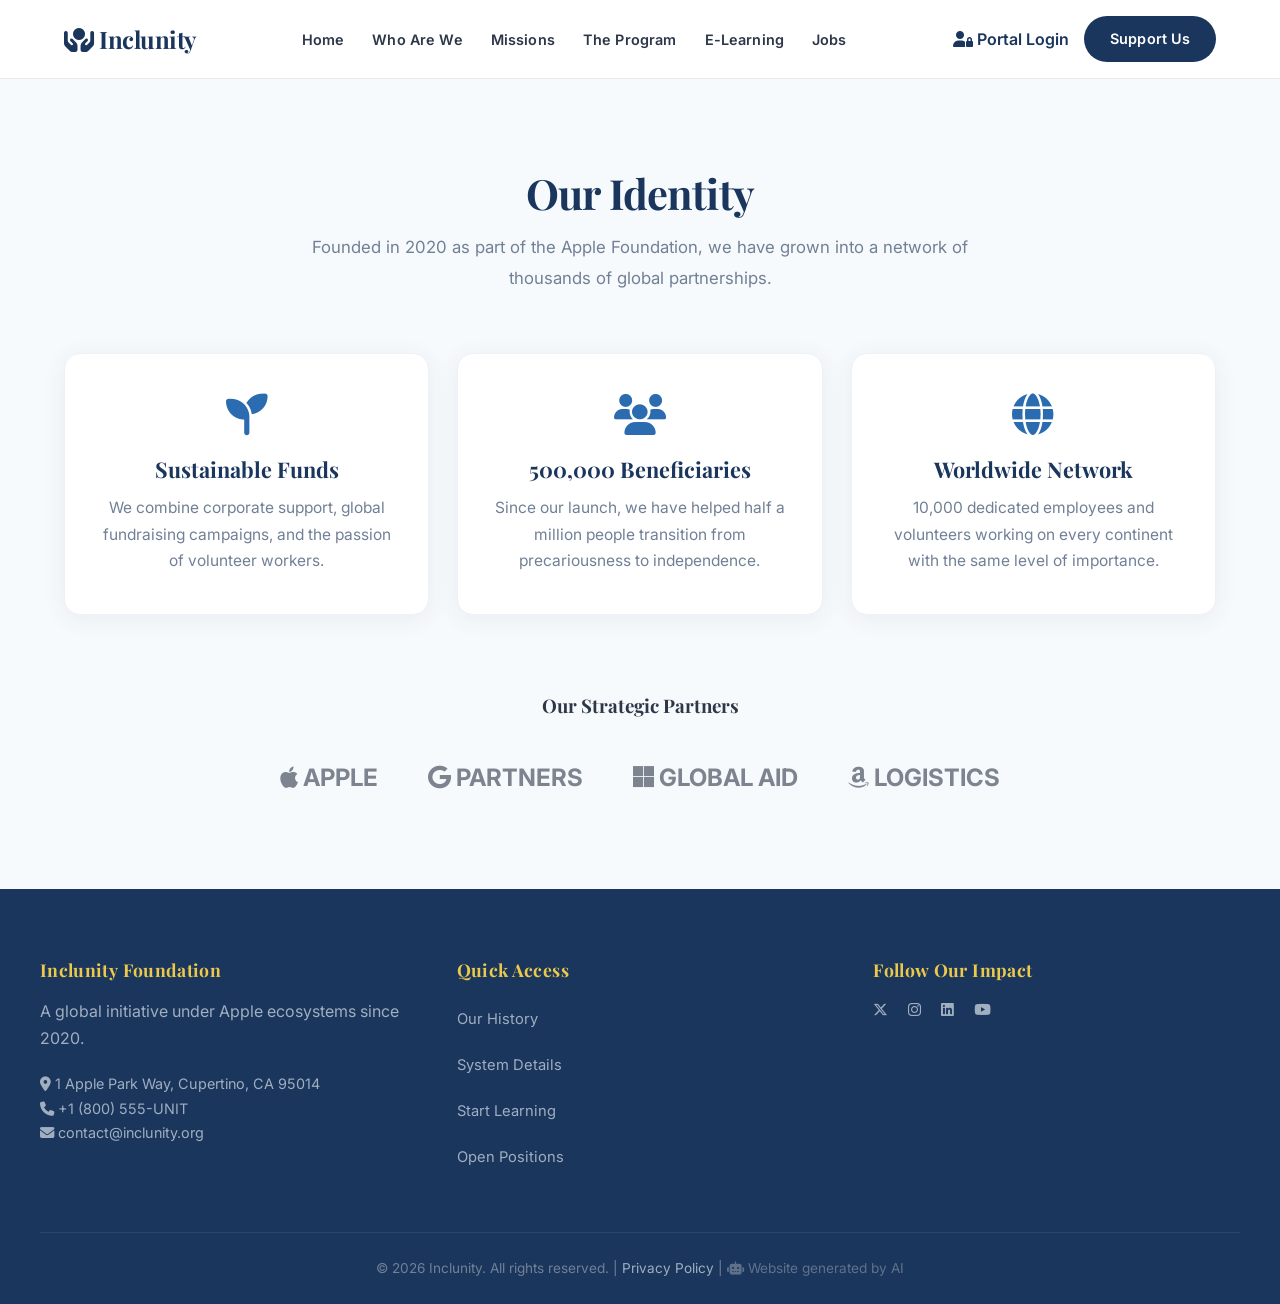
==== about.html @ a6a17f52 "Premier commit du site" ====
<!DOCTYPE html>
<html lang="en">
<head>
    <meta charset="UTF-8">
    <meta name="viewport" content="width=device-width, initial-scale=1.0">
    <title>Who Are We | Inclunity</title>
    <link href="https://fonts.googleapis.com/css2?family=Inter:wght@300;400;600&family=Playfair+Display:wght@700&display=swap" rel="stylesheet">
    <link rel="stylesheet" href="https://cdnjs.cloudflare.com/ajax/libs/font-awesome/6.4.0/css/all.min.css">
    <link rel="stylesheet" href="assets/css/styles.css">
</head>
<body>
    <header>
        <nav>
            <a href="index.html" class="logo"><i class="fa-solid fa-hands-holding-circle"></i> Inclunity</a>
            <ul class="nav-links">
                <li><a href="index.html">Home</a></li>
                <li><a href="about.html">Who Are We</a></li>
                <li><a href="missions.html">Missions</a></li>
                <li><a href="program.html">The Program</a></li>
                <li><a href="elearning.html">E-Learning</a></li>
                <li><a href="jobs.html">Jobs</a></li>
            </ul>
            <div style="display: flex; align-items: center; gap: 15px;">
                <a href="#" class="login-link" style="color: var(--primary-color); font-weight: 600; text-decoration: none;"><i class="fa-solid fa-user-lock"></i> Portal Login</a>
                <a href="event.html" class="btn-donate">Support Us</a>
            </div>
        </nav>
    </header>

    <main>
        <div class="container">
            <h1 class="section-title">Our Identity</h1>
            <p class="section-subtitle">Founded in 2020 as part of the Apple Foundation, we have grown into a network of thousands of global partnerships.</p>
            
            <div class="grid-3">
                <div class="card">
                    <i class="fa-solid fa-seedling"></i>
                    <h3>Sustainable Funds</h3>
                    <p>We combine corporate support, global fundraising campaigns, and the passion of volunteer workers.</p>
                </div>
                <div class="card">
                    <i class="fa-solid fa-users"></i>
                    <h3>500,000 Beneficiaries</h3>
                    <p>Since our launch, we have helped half a million people transition from precariousness to independence.</p>
                </div>
                <div class="card">
                    <i class="fa-solid fa-globe"></i>
                    <h3>Worldwide Network</h3>
                    <p>10,000 dedicated employees and volunteers working on every continent with the same level of importance.</p>
                </div>
            </div>

            <div style="margin-top: 80px; text-align: center;">
                <h3>Our Strategic Partners</h3>
                <div style="display: flex; justify-content: center; gap: 50px; margin-top: 40px; opacity: 0.6; flex-wrap: wrap;">
                    <span style="font-size: 1.5rem; font-weight: 700;"><i class="fa-brands fa-apple"></i> APPLE</span>
                    <span style="font-size: 1.5rem; font-weight: 700;"><i class="fa-brands fa-google"></i> PARTNERS</span>
                    <span style="font-size: 1.5rem; font-weight: 700;"><i class="fa-brands fa-microsoft"></i> GLOBAL AID</span>
                    <span style="font-size: 1.5rem; font-weight: 700;"><i class="fa-brands fa-amazon"></i> LOGISTICS</span>
                </div>
            </div>
        </div>
    </main>

    <footer>
        <div class="footer-grid">
            <div>
                <h4>Inclunity Foundation</h4>
                <p style="color: #A0AEC0;">A global initiative under Apple ecosystems since 2020.</p>
                <div style="margin-top: 20px; font-size: 0.9rem; color: #A0AEC0;">
                    <p><i class="fa-solid fa-location-dot"></i> 1 Apple Park Way, Cupertino, CA 95014</p>
                    <p><i class="fa-solid fa-phone"></i> +1 (800) 555-UNIT</p>
                    <p><i class="fa-solid fa-envelope"></i> contact@inclunity.org</p>
                </div>
            </div>
            <div>
                <h4>Quick Access</h4>
                <ul style="list-style: none; line-height: 2.5;">
                    <li><a href="about.html">Our History</a></li>
                    <li><a href="program.html">System Details</a></li>
                    <li><a href="elearning.html">Start Learning</a></li>
                    <li><a href="jobs.html">Open Positions</a></li>
                </ul>
            </div>
            <div>
                <h4>Follow Our Impact</h4>
                <div style="display: flex; gap: 20px; font-size: 1.5rem; margin-top: 15px;">
                    <a href="#"><i class="fa-brands fa-x-twitter"></i></a>
                    <a href="#"><i class="fa-brands fa-instagram"></i></a>
                    <a href="#"><i class="fa-brands fa-linkedin"></i></a>
                    <a href="#"><i class="fa-brands fa-youtube"></i></a>
                </div>
            </div>
        </div>
        <div class="copyright">
            &copy; 2026 Inclunity. All rights reserved. | <a href="#" style="color: #A0AEC0; text-decoration: none;">Privacy Policy</a> | <span style="opacity: 0.8;"><i class="fa-solid fa-robot"></i> Website generated by AI</span>
        </div>
    </footer>
</body>
</html>
---- assets/css/styles.css ----
/* ============================================================
   VARIABLES & DESIGN TOKENS
   ============================================================ */
   :root {
    --primary-color: #1a365d;
    --secondary-color: #2b6cb0;
    --accent-color: #ecc94b;
    --text-color: #2d3748;
    --text-light: #718096;
    --bg-color: #f7fafc;
    --white: #ffffff;
    --card-shadow: 0 4px 24px rgba(26, 54, 93, 0.07);
    --card-shadow-hover: 0 20px 48px rgba(26, 54, 93, 0.14);
    --radius: 16px;
    --radius-sm: 8px;
    --transition: 0.35s cubic-bezier(0.4, 0, 0.2, 1);

    --font-main: 'Inter', sans-serif;
    --font-heading: 'Playfair Display', serif;
}

/* ============================================================
   RESET & BASE
   ============================================================ */
*, *::before, *::after {
    box-sizing: border-box;
    margin: 0;
    padding: 0;
}

html {
    scroll-behavior: smooth;
    -webkit-font-smoothing: antialiased;
}

body {
    font-family: var(--font-main);
    color: var(--text-color);
    background-color: var(--bg-color);
    line-height: 1.7;
    overflow-x: hidden;
}

h1, h2, h3, h4, .logo {
    font-family: var(--font-heading);
    line-height: 1.2;
}

/* Scrollbar personnalisée */
::-webkit-scrollbar { width: 6px; }
::-webkit-scrollbar-track { background: transparent; }
::-webkit-scrollbar-thumb {
    background: var(--secondary-color);
    border-radius: 3px;
}
::-webkit-scrollbar-thumb:hover { background: var(--primary-color); }

/* Focus visible pour l'accessibilité */
:focus-visible {
    outline: 2px solid var(--accent-color);
    outline-offset: 3px;
    border-radius: 4px;
}

/* ============================================================
   BARRE DE PROGRESSION DE LECTURE
   ============================================================ */
.scroll-progress {
    position: fixed;
    top: 0;
    left: 0;
    height: 3px;
    width: 0%;
    background: linear-gradient(90deg, var(--accent-color), var(--secondary-color));
    z-index: 9999;
    transition: width 0.1s linear;
    pointer-events: none;
}

/* ============================================================
   NAVIGATION
   ============================================================ */
header {
    background: var(--white);
    box-shadow: 0 1px 0 rgba(0,0,0,0.06);
    position: sticky;
    top: 0;
    z-index: 1000;
    transition: background-color 0.3s ease, box-shadow 0.3s ease;
}

header.scrolled {
    background-color: rgba(255, 255, 255, 0.96);
    box-shadow: 0 4px 20px rgba(0, 0, 0, 0.07);
    backdrop-filter: blur(12px);
    -webkit-backdrop-filter: blur(12px);
}

nav {
    display: flex;
    justify-content: space-between;
    align-items: center;
    padding: 1rem 5%;
    max-width: 1280px;
    margin: 0 auto;
}

.logo {
    font-size: 1.5rem;
    color: var(--primary-color);
    text-decoration: none;
    font-weight: 700;
    letter-spacing: -0.02em;
    transition: opacity var(--transition);
}
.logo:hover { opacity: 0.75; }

.nav-links {
    list-style: none;
    display: flex;
    gap: 1.75rem;
    align-items: center;
}

.nav-links a {
    text-decoration: none;
    color: var(--text-color);
    font-weight: 600;
    font-size: 0.9rem;
    letter-spacing: 0.01em;
    position: relative;
    padding-bottom: 2px;
    transition: color var(--transition);
}

.nav-links a::after {
    content: '';
    position: absolute;
    bottom: -2px;
    left: 0;
    width: 0;
    height: 2px;
    background: var(--accent-color);
    transition: width var(--transition);
    border-radius: 2px;
}

.nav-links a:hover::after,
.nav-links a.active::after {
    width: 100%;
}

.nav-links a:hover,
.nav-links a.active {
    color: var(--primary-color);
}

/* Hamburger responsive */
.hamburger {
    display: none;
    flex-direction: column;
    gap: 5px;
    background: none;
    border: none;
    cursor: pointer;
    padding: 4px;
}
.hamburger span {
    display: block;
    width: 22px;
    height: 2px;
    background: var(--primary-color);
    border-radius: 2px;
    transition: var(--transition);
    transform-origin: center;
}
.hamburger.open span:nth-child(1) { transform: translateY(7px) rotate(45deg); }
.hamburger.open span:nth-child(2) { opacity: 0; transform: scaleX(0); }
.hamburger.open span:nth-child(3) { transform: translateY(-7px) rotate(-45deg); }

/* ============================================================
   BOUTONS
   ============================================================ */
.btn-donate, .btn-primary {
    background: var(--primary-color);
    color: var(--white);
    padding: 11px 26px;
    border-radius: 100px;
    text-decoration: none;
    font-weight: 600;
    font-size: 0.9rem;
    letter-spacing: 0.01em;
    transition: background var(--transition), box-shadow var(--transition), transform 0.2s ease;
    border: none;
    cursor: pointer;
    display: inline-block;
    position: relative;
    overflow: hidden;
    will-change: transform;
}

.btn-donate::before, .btn-primary::before {
    content: '';
    position: absolute;
    inset: 0;
    background: rgba(255,255,255,0.12);
    opacity: 0;
    transition: opacity var(--transition);
}
.btn-donate:hover::before, .btn-primary:hover::before { opacity: 1; }

.btn-donate:hover, .btn-primary:hover {
    background: var(--secondary-color);
    box-shadow: 0 6px 20px rgba(43, 108, 176, 0.35);
}

/* ============================================================
   HERO
   ============================================================ */
.hero {
    background: linear-gradient(135deg, var(--primary-color) 0%, var(--secondary-color) 100%);
    color: var(--white);
    text-align: center;
    padding: 130px 20px;
    position: relative;
    overflow: hidden;
    transform: translateY(var(--parallax-y, 0));
    will-change: transform;
}

.hero::before {
    content: '';
    position: absolute;
    inset: 0;
    background: url("data:image/svg+xml,%3Csvg width='60' height='60' viewBox='0 0 60 60' xmlns='http://www.w3.org/2000/svg'%3E%3Cg fill='none' fill-rule='evenodd'%3E%3Cg fill='%23ffffff' fill-opacity='0.03'%3E%3Cpath d='M36 34v-4h-2v4h-4v2h4v4h2v-4h4v-2h-4zm0-30V0h-2v4h-4v2h4v4h2V6h4V4h-4zM6 34v-4H4v4H0v2h4v4h2v-4h4v-2H6zM6 4V0H4v4H0v2h4v4h2V6h4V4H6z'/%3E%3C/g%3E%3C/g%3E%3C/svg%3E");
    pointer-events: none;
}

.hero h1 {
    font-size: clamp(2.2rem, 5vw, 3.8rem);
    margin-bottom: 20px;
    letter-spacing: -0.03em;
    text-shadow: 0 2px 20px rgba(0,0,0,0.15);
}

.hero p {
    font-size: 1.15rem;
    max-width: 680px;
    margin: 0 auto 30px;
    opacity: 0.88;
}

/* ============================================================
   CONTENEURS & TYPOGRAPHIE
   ============================================================ */
.container {
    max-width: 1200px;
    margin: 0 auto;
    padding: 90px 24px;
}

.section-title {
    text-align: center;
    font-size: clamp(1.9rem, 4vw, 2.6rem);
    color: var(--primary-color);
    margin-bottom: 14px;
    letter-spacing: -0.02em;
}

.section-subtitle {
    text-align: center;
    font-size: 1.05rem;
    color: var(--text-light);
    margin-bottom: 60px;
    max-width: 720px;
    margin-left: auto;
    margin-right: auto;
    line-height: 1.8;
}

/* ============================================================
   GRILLES & CARTES
   ============================================================ */
.grid-3 {
    display: grid;
    grid-template-columns: repeat(auto-fit, minmax(280px, 1fr));
    gap: 28px;
}

.card {
    background: var(--white);
    padding: 40px 32px;
    border-radius: var(--radius);
    box-shadow: var(--card-shadow);
    text-align: center;
    transition: transform var(--transition), box-shadow var(--transition), border-color var(--transition);
    border: 1px solid #edf2f7;
    position: relative;
    overflow: hidden;
}

.card::before {
    content: '';
    position: absolute;
    top: 0; left: 0; right: 0;
    height: 3px;
    background: linear-gradient(90deg, var(--accent-color), var(--secondary-color));
    transform: scaleX(0);
    transform-origin: left;
    transition: transform var(--transition);
}

.card:hover::before { transform: scaleX(1); }

.card:hover {
    transform: translateY(-8px);
    box-shadow: var(--card-shadow-hover);
    border-color: transparent;
}

.card i {
    font-size: 2.6rem;
    color: var(--secondary-color);
    margin-bottom: 22px;
    display: block;
    transition: transform var(--transition), color var(--transition);
}

.card:hover i {
    transform: scale(1.1);
    color: var(--primary-color);
}

.card h3 {
    font-size: 1.35rem;
    margin-bottom: 12px;
    color: var(--primary-color);
}

.card p { color: var(--text-light); font-size: 0.97rem; }

/* ============================================================
   TAGS
   ============================================================ */
.tag {
    display: inline-flex;
    align-items: center;
    gap: 5px;
    padding: 5px 14px;
    border-radius: 100px;
    font-size: 0.8rem;
    font-weight: 600;
    letter-spacing: 0.02em;
    margin-bottom: 14px;
    background: #ebf8ff;
    color: var(--secondary-color);
}

/* ============================================================
   TIMELINE
   ============================================================ */
.timeline {
    max-width: 760px;
    margin: 0 auto;
    position: relative;
    padding-left: 44px;
    border-left: 3px solid #dbe8f5;
}

.timeline-item {
    margin-bottom: 50px;
    position: relative;
}

.timeline-item::before {
    content: '';
    position: absolute;
    left: -52px;
    top: 6px;
    width: 18px;
    height: 18px;
    background: var(--accent-color);
    border: 3px solid var(--white);
    border-radius: 50%;
    box-shadow: 0 0 0 4px rgba(43,108,176,0.15);
    transition: transform var(--transition), box-shadow var(--transition);
}

.timeline-item:hover::before {
    transform: scale(1.3);
    box-shadow: 0 0 0 6px rgba(43,108,176,0.2);
}

.timeline-content {
    background: var(--white);
    padding: 28px 32px;
    border-radius: var(--radius-sm);
    box-shadow: var(--card-shadow);
    transition: box-shadow var(--transition), transform var(--transition);
}

.timeline-content:hover {
    box-shadow: var(--card-shadow-hover);
    transform: translateX(4px);
}

.timeline-content h3 {
    color: var(--primary-color);
    margin-bottom: 8px;
    font-size: 1.3rem;
}

/* ============================================================
   FOOTER
   ============================================================ */
footer {
    background: var(--primary-color);
    color: var(--white);
    padding: 70px 24px 24px;
}

.footer-grid {
    max-width: 1200px;
    margin: 0 auto 50px;
    display: grid;
    grid-template-columns: repeat(auto-fit, minmax(220px, 1fr));
    gap: 50px;
}

.footer-grid h4 {
    font-size: 1.1rem;
    margin-bottom: 18px;
    color: var(--accent-color);
    letter-spacing: 0.02em;
}

.footer-grid a {
    color: #A0AEC0;
    text-decoration: none;
    font-size: 0.92rem;
    transition: color var(--transition);
}
.footer-grid a:hover { color: var(--white); }

.footer-grid li { margin-bottom: 6px; }

.copyright {
    text-align: center;
    padding-top: 24px;
    border-top: 1px solid rgba(255,255,255,0.08);
    color: #718096;
    font-size: 0.85rem;
    max-width: 1200px;
    margin: 0 auto;
}

/* ============================================================
   TOAST NOTIFICATIONS
   ============================================================ */
#toast-container {
    position: fixed;
    bottom: 28px;
    right: 28px;
    z-index: 9998;
    display: flex;
    flex-direction: column;
    gap: 10px;
    pointer-events: none;
}

.toast {
    background: var(--primary-color);
    color: var(--white);
    padding: 14px 22px;
    border-radius: var(--radius-sm);
    font-size: 0.92rem;
    font-weight: 500;
    box-shadow: 0 10px 30px rgba(0,0,0,0.2);
    max-width: 380px;
    transform: translateY(20px);
    opacity: 0;
    transition: opacity 0.4s ease, transform 0.4s cubic-bezier(0.4,0,0.2,1);
    border-left: 4px solid var(--accent-color);
    pointer-events: auto;
}

.toast-success { border-left-color: #48bb78; }
.toast-info { border-left-color: var(--secondary-color); }

.toast.toast-show {
    opacity: 1;
    transform: translateY(0);
}

/* ============================================================
   SECTION CONTRIBUTIONS SPONTANÉES (jobs.html)
   ============================================================ */
.contributions-section {
    margin-top: 100px;
    padding-top: 80px;
    border-top: 1px solid #edf2f7;
}

.contributions-section .section-title {
    margin-bottom: 10px;
}

.contributions-section .section-subtitle {
    margin-bottom: 44px;
}

/* Grille des catégories */
.contribute-grid {
    display: grid;
    grid-template-columns: repeat(auto-fit, minmax(160px, 1fr));
    gap: 16px;
    margin-bottom: 36px;
}

.contribute-card {
    background: var(--white);
    border: 2px solid #edf2f7;
    border-radius: var(--radius);
    padding: 28px 16px;
    text-align: center;
    cursor: pointer;
    transition: border-color var(--transition), background var(--transition), transform var(--transition), box-shadow var(--transition);
    user-select: none;
}

.contribute-card:hover {
    border-color: var(--secondary-color);
    transform: translateY(-4px);
    box-shadow: 0 10px 28px rgba(43,108,176,0.1);
}

.contribute-card.selected {
    border-color: var(--primary-color);
    background: linear-gradient(135deg, #ebf8ff 0%, #e6f0fb 100%);
    box-shadow: 0 8px 24px rgba(26,54,93,0.12);
}

.contribute-card i {
    font-size: 2rem;
    color: var(--secondary-color);
    margin-bottom: 12px;
    display: block;
    transition: transform var(--transition), color var(--transition);
}

.contribute-card.selected i { color: var(--primary-color); transform: scale(1.1); }
.contribute-card:hover i { transform: scale(1.08); }

.contribute-card span {
    font-size: 0.85rem;
    font-weight: 600;
    color: var(--text-color);
    display: block;
    line-height: 1.3;
}

.contribute-card.selected span { color: var(--primary-color); }

/* Champs dynamiques */
#dynamic-fields {
    background: var(--white);
    border-radius: var(--radius);
    border: 1px solid #e2e8f0;
    overflow: hidden;
    max-height: 0;
    opacity: 0;
    transition: max-height 0.6s cubic-bezier(0.4,0,0.2,1), opacity 0.4s ease, padding 0.4s ease;
}

#dynamic-fields.fields-visible {
    max-height: 900px;
    opacity: 1;
    padding: 36px;
}

.fields-header {
    display: flex;
    align-items: center;
    gap: 12px;
    margin-bottom: 28px;
    padding-bottom: 18px;
    border-bottom: 1px solid #edf2f7;
    font-family: var(--font-heading);
    font-size: 1.2rem;
    font-weight: 700;
    color: var(--primary-color);
}

.fields-header i {
    color: var(--accent-color);
    font-size: 1.3rem;
}

.fields-grid {
    display: grid;
    grid-template-columns: 1fr 1fr;
    gap: 20px;
    margin-bottom: 24px;
}

.contact-fields {
    display: grid;
    grid-template-columns: 1fr 1fr;
    gap: 20px;
    padding-top: 24px;
    border-top: 1px solid #edf2f7;
    margin-top: 4px;
}

.field-group {
    display: flex;
    flex-direction: column;
    gap: 7px;
}

.field-group.full { grid-column: 1 / -1; }

.field-group label {
    font-size: 0.82rem;
    font-weight: 700;
    letter-spacing: 0.06em;
    text-transform: uppercase;
    color: var(--text-light);
}

.field-group input,
.field-group select,
.field-group textarea {
    width: 100%;
    padding: 12px 16px;
    border: 1.5px solid #e2e8f0;
    border-radius: var(--radius-sm);
    font-family: var(--font-main);
    font-size: 0.95rem;
    color: var(--text-color);
    background: var(--bg-color);
    transition: border-color var(--transition), box-shadow var(--transition);
    outline: none;
    resize: vertical;
}

.field-group input:focus,
.field-group select:focus,
.field-group textarea:focus {
    border-color: var(--secondary-color);
    box-shadow: 0 0 0 3px rgba(43,108,176,0.12);
    background: var(--white);
}

.field-group select {
    cursor: pointer;
    appearance: none;
    background-image: url("data:image/svg+xml,%3Csvg xmlns='http://www.w3.org/2000/svg' width='12' height='8' viewBox='0 0 12 8'%3E%3Cpath fill='%23718096' d='M6 8L0 0h12z'/%3E%3C/svg%3E");
    background-repeat: no-repeat;
    background-position: right 14px center;
    padding-right: 36px;
}

.contrib-submit {
    display: none;
    align-items: center;
    gap: 10px;
    margin-top: 28px;
    font-size: 1rem;
    padding: 14px 36px;
    background: var(--primary-color);
    color: white;
    border: none;
    border-radius: 100px;
    font-weight: 700;
    cursor: pointer;
    transition: background var(--transition), box-shadow var(--transition), transform 0.2s;
    font-family: var(--font-main);
}

.contrib-submit:hover {
    background: var(--secondary-color);
    box-shadow: 0 8px 24px rgba(43,108,176,0.3);
}

.contrib-submit:disabled {
    opacity: 0.7;
    cursor: not-allowed;
    transform: none !important;
}

/* ============================================================
   ANIMATIONS AU SCROLL (fade-in-up)
   ============================================================ */
.fade-in-hidden {
    opacity: 0;
    transform: translateY(28px);
    transition: opacity 0.7s cubic-bezier(0.4,0,0.2,1),
                transform 0.7s cubic-bezier(0.4,0,0.2,1);
}

.fade-in-visible {
    opacity: 1;
    transform: translateY(0);
}

/* ============================================================
   RESPONSIVE
   ============================================================ */
@media (max-width: 900px) {
    .fields-grid,
    .contact-fields {
        grid-template-columns: 1fr;
    }
}

@media (max-width: 768px) {
    .nav-links {
        display: none;
        position: absolute;
        top: 100%;
        left: 0; right: 0;
        background: var(--white);
        flex-direction: column;
        gap: 0;
        border-top: 1px solid #edf2f7;
        box-shadow: 0 8px 20px rgba(0,0,0,0.08);
        padding: 16px 0;
    }

    .nav-links.nav-open { display: flex; }

    .nav-links li { width: 100%; }
    .nav-links a {
        display: block;
        padding: 12px 24px;
    }
    .nav-links a::after { display: none; }

    .hamburger { display: flex; }

    nav { flex-wrap: wrap; position: relative; }

    .hero { padding: 80px 20px; }
    .hero h1 { font-size: 2.2rem; }

    .contribute-grid {
        grid-template-columns: repeat(2, 1fr);
    }

    #dynamic-fields.fields-visible { padding: 24px; }
}

@media (max-width: 420px) {
    .contribute-grid { grid-template-columns: repeat(2, 1fr); }
    .section-title { font-size: 1.8rem; }
}
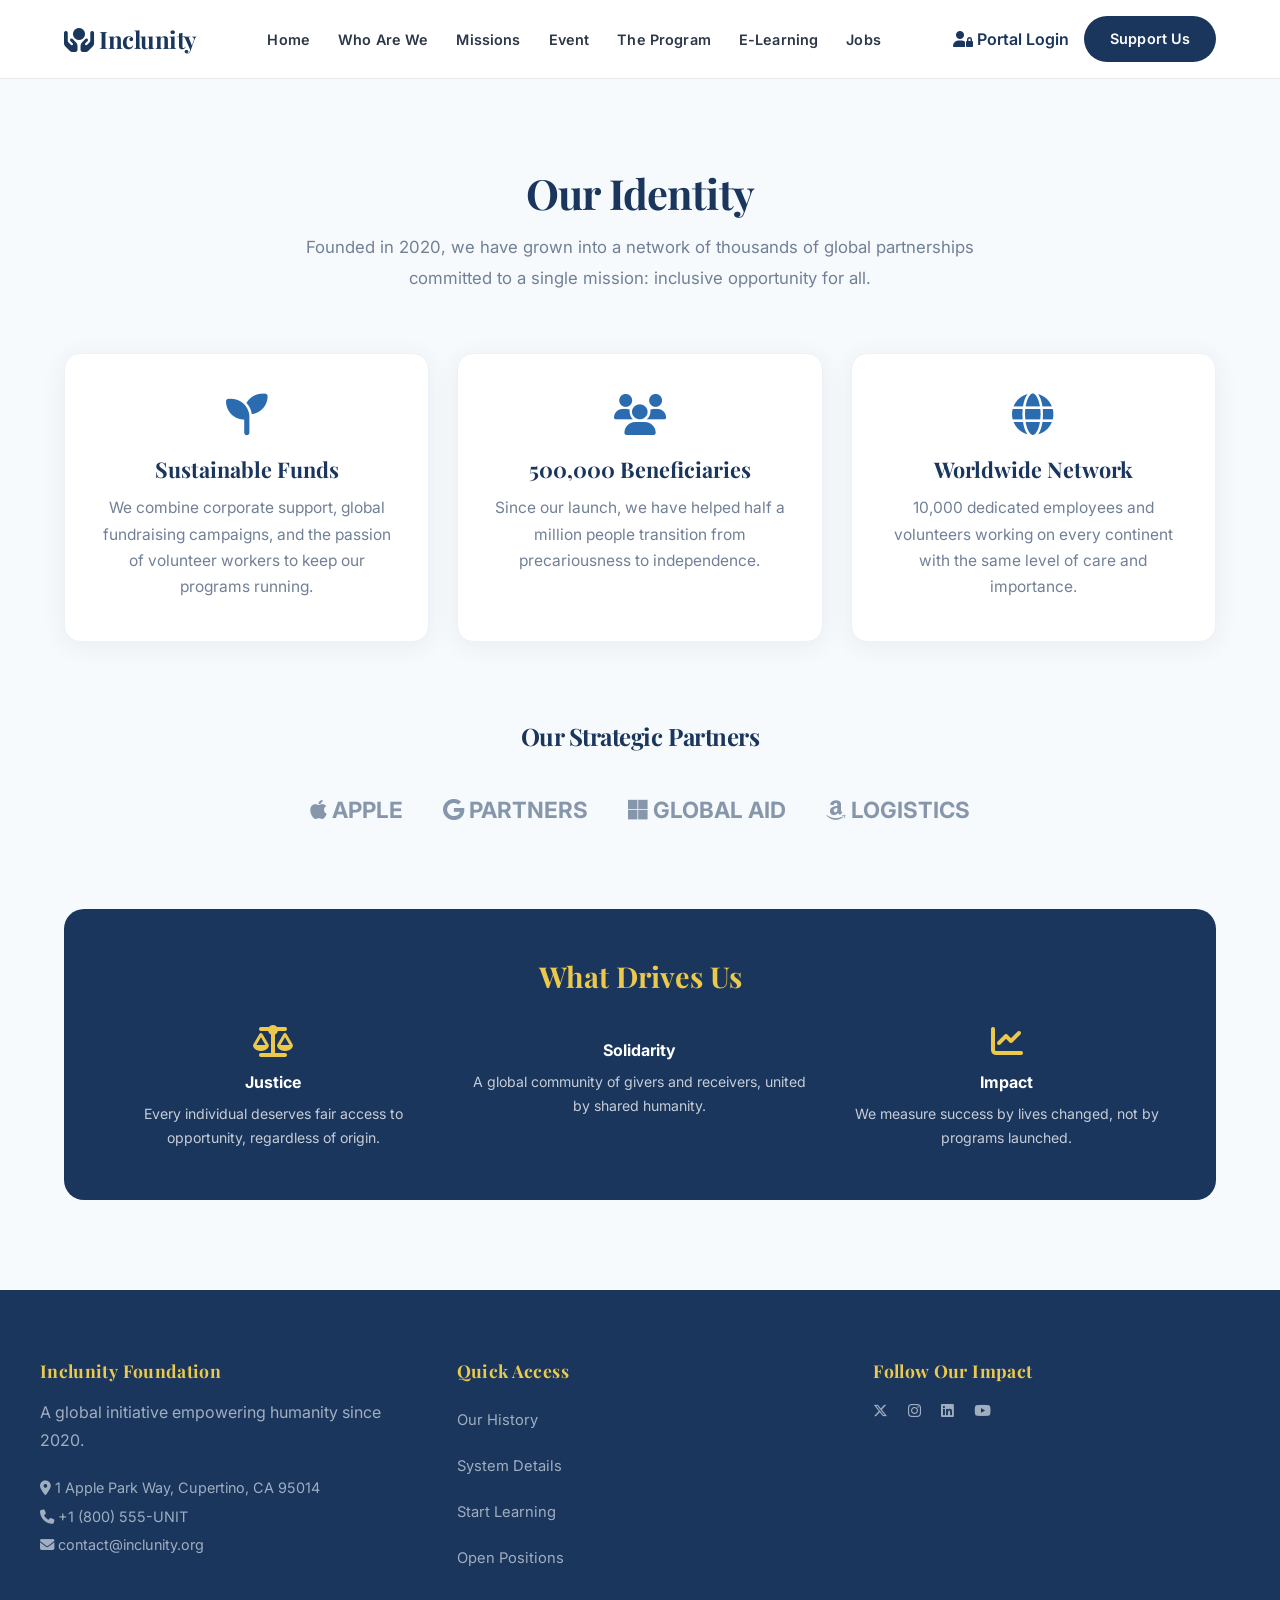
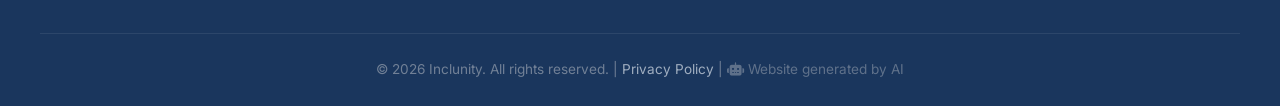
==== commit 049cb262: "v final" ====
--- a/about.html
+++ b/about.html
@@ -2,7 +2,8 @@
 <html lang="en">
 <head>
     <meta charset="UTF-8">
-    <meta name="viewport" content="width=device-width, initial-scale=1.0">
+    <meta name="viewport" content="width=device-width, initial-scale=1.0, viewport-fit=cover">
+    <meta name="theme-color" content="#1a365d">
     <title>Who Are We | Inclunity</title>
     <link href="https://fonts.googleapis.com/css2?family=Inter:wght@300;400;600&family=Playfair+Display:wght@700&display=swap" rel="stylesheet">
     <link rel="stylesheet" href="https://cdnjs.cloudflare.com/ajax/libs/font-awesome/6.4.0/css/all.min.css">
@@ -16,13 +17,17 @@
                 <li><a href="index.html">Home</a></li>
                 <li><a href="about.html">Who Are We</a></li>
                 <li><a href="missions.html">Missions</a></li>
+                <li><a href="event.html">Event</a></li>
                 <li><a href="program.html">The Program</a></li>
                 <li><a href="elearning.html">E-Learning</a></li>
                 <li><a href="jobs.html">Jobs</a></li>
             </ul>
-            <div style="display: flex; align-items: center; gap: 15px;">
+            <div class="nav-actions">
                 <a href="#" class="login-link" style="color: var(--primary-color); font-weight: 600; text-decoration: none;"><i class="fa-solid fa-user-lock"></i> Portal Login</a>
                 <a href="event.html" class="btn-donate">Support Us</a>
+                <button class="hamburger" aria-label="Toggle menu" aria-expanded="false">
+                    <span></span><span></span><span></span>
+                </button>
             </div>
         </nav>
     </header>
@@ -30,13 +35,13 @@
     <main>
         <div class="container">
             <h1 class="section-title">Our Identity</h1>
-            <p class="section-subtitle">Founded in 2020 as part of the Apple Foundation, we have grown into a network of thousands of global partnerships.</p>
+            <p class="section-subtitle">Founded in 2020, we have grown into a network of thousands of global partnerships committed to a single mission: inclusive opportunity for all.</p>
             
             <div class="grid-3">
                 <div class="card">
                     <i class="fa-solid fa-seedling"></i>
                     <h3>Sustainable Funds</h3>
-                    <p>We combine corporate support, global fundraising campaigns, and the passion of volunteer workers.</p>
+                    <p>We combine corporate support, global fundraising campaigns, and the passion of volunteer workers to keep our programs running.</p>
                 </div>
                 <div class="card">
                     <i class="fa-solid fa-users"></i>
@@ -46,17 +51,40 @@
                 <div class="card">
                     <i class="fa-solid fa-globe"></i>
                     <h3>Worldwide Network</h3>
-                    <p>10,000 dedicated employees and volunteers working on every continent with the same level of importance.</p>
+                    <p>10,000 dedicated employees and volunteers working on every continent with the same level of care and importance.</p>
                 </div>
             </div>
 
+            <!-- Partners -->
             <div style="margin-top: 80px; text-align: center;">
-                <h3>Our Strategic Partners</h3>
-                <div style="display: flex; justify-content: center; gap: 50px; margin-top: 40px; opacity: 0.6; flex-wrap: wrap;">
-                    <span style="font-size: 1.5rem; font-weight: 700;"><i class="fa-brands fa-apple"></i> APPLE</span>
-                    <span style="font-size: 1.5rem; font-weight: 700;"><i class="fa-brands fa-google"></i> PARTNERS</span>
-                    <span style="font-size: 1.5rem; font-weight: 700;"><i class="fa-brands fa-microsoft"></i> GLOBAL AID</span>
-                    <span style="font-size: 1.5rem; font-weight: 700;"><i class="fa-brands fa-amazon"></i> LOGISTICS</span>
+                <h3 class="section-title" style="font-size: 1.5rem;">Our Strategic Partners</h3>
+                <div style="display: flex; justify-content: center; gap: 40px; margin-top: 40px; opacity: 0.5; flex-wrap: wrap; align-items: center;">
+                    <span style="font-size: 1.4rem; font-weight: 700; color: var(--primary-color);"><i class="fa-brands fa-apple"></i> APPLE</span>
+                    <span style="font-size: 1.4rem; font-weight: 700; color: var(--primary-color);"><i class="fa-brands fa-google"></i> PARTNERS</span>
+                    <span style="font-size: 1.4rem; font-weight: 700; color: var(--primary-color);"><i class="fa-brands fa-microsoft"></i> GLOBAL AID</span>
+                    <span style="font-size: 1.4rem; font-weight: 700; color: var(--primary-color);"><i class="fa-brands fa-amazon"></i> LOGISTICS</span>
+                </div>
+            </div>
+
+            <!-- Values strip -->
+            <div style="margin-top: 80px; background: var(--primary-color); border-radius: 20px; padding: 50px 40px; color: white; text-align: center;">
+                <h3 style="font-family: var(--font-heading); font-size: 1.8rem; color: var(--accent-color); margin-bottom: 32px;">What Drives Us</h3>
+                <div style="display: grid; grid-template-columns: repeat(auto-fit, minmax(200px, 1fr)); gap: 28px;">
+                    <div>
+                        <i class="fa-solid fa-scale-balanced" style="font-size: 2rem; color: var(--accent-color); margin-bottom: 12px; display: block;"></i>
+                        <p style="font-weight: 700; margin-bottom: 6px;">Justice</p>
+                        <p style="font-size: 0.88rem; opacity: 0.75;">Every individual deserves fair access to opportunity, regardless of origin.</p>
+                    </div>
+                    <div>
+                        <i class="fa-solid fa-hands-holding-heart" style="font-size: 2rem; color: var(--accent-color); margin-bottom: 12px; display: block;"></i>
+                        <p style="font-weight: 700; margin-bottom: 6px;">Solidarity</p>
+                        <p style="font-size: 0.88rem; opacity: 0.75;">A global community of givers and receivers, united by shared humanity.</p>
+                    </div>
+                    <div>
+                        <i class="fa-solid fa-chart-line" style="font-size: 2rem; color: var(--accent-color); margin-bottom: 12px; display: block;"></i>
+                        <p style="font-weight: 700; margin-bottom: 6px;">Impact</p>
+                        <p style="font-size: 0.88rem; opacity: 0.75;">We measure success by lives changed, not by programs launched.</p>
+                    </div>
                 </div>
             </div>
         </div>
@@ -66,8 +94,8 @@
         <div class="footer-grid">
             <div>
                 <h4>Inclunity Foundation</h4>
-                <p style="color: #A0AEC0;">A global initiative under Apple ecosystems since 2020.</p>
-                <div style="margin-top: 20px; font-size: 0.9rem; color: #A0AEC0;">
+                <p style="color: #A0AEC0;">A global initiative empowering humanity since 2020.</p>
+                <div style="margin-top: 20px; font-size: 0.9rem; color: #A0AEC0; line-height: 2;">
                     <p><i class="fa-solid fa-location-dot"></i> 1 Apple Park Way, Cupertino, CA 95014</p>
                     <p><i class="fa-solid fa-phone"></i> +1 (800) 555-UNIT</p>
                     <p><i class="fa-solid fa-envelope"></i> contact@inclunity.org</p>
@@ -96,5 +124,6 @@
             &copy; 2026 Inclunity. All rights reserved. | <a href="#" style="color: #A0AEC0; text-decoration: none;">Privacy Policy</a> | <span style="opacity: 0.8;"><i class="fa-solid fa-robot"></i> Website generated by AI</span>
         </div>
     </footer>
+    <script src="assets/js/main.js"></script>
 </body>
 </html>
--- a/assets/css/styles.css
+++ b/assets/css/styles.css
@@ -17,6 +17,11 @@
 
     --font-main: 'Inter', sans-serif;
     --font-heading: 'Playfair Display', serif;
+
+    /* Mobile spacing tokens */
+    --section-py: 90px;
+    --section-px: 24px;
+    --nav-height: 68px;
 }
 
 /* ============================================================
@@ -31,6 +36,9 @@
 html {
     scroll-behavior: smooth;
     -webkit-font-smoothing: antialiased;
+    -moz-osx-font-smoothing: grayscale;
+    /* Prevent font scaling on iOS landscape */
+    -webkit-text-size-adjust: 100%;
 }
 
 body {
@@ -39,11 +47,25 @@
     background-color: var(--bg-color);
     line-height: 1.7;
     overflow-x: hidden;
+    /* Safe area for notched phones */
+    padding-left: env(safe-area-inset-left);
+    padding-right: env(safe-area-inset-right);
 }
 
 h1, h2, h3, h4, .logo {
     font-family: var(--font-heading);
     line-height: 1.2;
+}
+
+img {
+    max-width: 100%;
+    height: auto;
+    display: block;
+}
+
+/* Better tap targets on mobile */
+a, button {
+    touch-action: manipulation;
 }
 
 /* Scrollbar personnalisée */
@@ -103,6 +125,7 @@
     padding: 1rem 5%;
     max-width: 1280px;
     margin: 0 auto;
+    min-height: var(--nav-height);
 }
 
 .logo {
@@ -112,6 +135,8 @@
     font-weight: 700;
     letter-spacing: -0.02em;
     transition: opacity var(--transition);
+    white-space: nowrap;
+    flex-shrink: 0;
 }
 .logo:hover { opacity: 0.75; }
 
@@ -155,6 +180,14 @@
     color: var(--primary-color);
 }
 
+/* Nav actions group */
+.nav-actions {
+    display: flex;
+    align-items: center;
+    gap: 15px;
+    flex-shrink: 0;
+}
+
 /* Hamburger responsive */
 .hamburger {
     display: none;
@@ -163,8 +196,17 @@
     background: none;
     border: none;
     cursor: pointer;
-    padding: 4px;
-}
+    padding: 8px;
+    border-radius: var(--radius-sm);
+    transition: background var(--transition);
+    /* Minimum 44x44 tap target */
+    min-width: 44px;
+    min-height: 44px;
+    align-items: center;
+    justify-content: center;
+}
+.hamburger:hover { background: #f0f4f8; }
+
 .hamburger span {
     display: block;
     width: 22px;
@@ -177,6 +219,61 @@
 .hamburger.open span:nth-child(1) { transform: translateY(7px) rotate(45deg); }
 .hamburger.open span:nth-child(2) { opacity: 0; transform: scaleX(0); }
 .hamburger.open span:nth-child(3) { transform: translateY(-7px) rotate(-45deg); }
+
+/* Mobile bottom nav pill (NEW — QR-code-first UX) */
+.mobile-bottom-nav {
+    display: none;
+    position: fixed;
+    bottom: 0;
+    left: 0;
+    right: 0;
+    z-index: 990;
+    background: var(--white);
+    border-top: 1px solid #edf2f7;
+    box-shadow: 0 -4px 20px rgba(26,54,93,0.08);
+    padding: 8px 0 max(8px, env(safe-area-inset-bottom));
+}
+
+.mobile-bottom-nav ul {
+    list-style: none;
+    display: flex;
+    justify-content: space-around;
+    align-items: center;
+    max-width: 500px;
+    margin: 0 auto;
+}
+
+.mobile-bottom-nav a {
+    display: flex;
+    flex-direction: column;
+    align-items: center;
+    gap: 3px;
+    text-decoration: none;
+    color: var(--text-light);
+    font-size: 0.65rem;
+    font-weight: 600;
+    padding: 4px 8px;
+    border-radius: var(--radius-sm);
+    transition: color var(--transition);
+    min-width: 52px;
+    text-align: center;
+}
+
+.mobile-bottom-nav a i {
+    font-size: 1.2rem;
+    transition: transform 0.2s ease, color var(--transition);
+}
+
+.mobile-bottom-nav a:hover,
+.mobile-bottom-nav a.active {
+    color: var(--primary-color);
+}
+
+.mobile-bottom-nav a:hover i,
+.mobile-bottom-nav a.active i {
+    transform: translateY(-2px);
+    color: var(--accent-color);
+}
 
 /* ============================================================
    BOUTONS
@@ -197,6 +294,13 @@
     position: relative;
     overflow: hidden;
     will-change: transform;
+    /* Prevent wrapping on small screens */
+    white-space: nowrap;
+    /* Min tap target */
+    min-height: 44px;
+    display: inline-flex;
+    align-items: center;
+    justify-content: center;
 }
 
 .btn-donate::before, .btn-primary::before {
@@ -212,6 +316,13 @@
 .btn-donate:hover, .btn-primary:hover {
     background: var(--secondary-color);
     box-shadow: 0 6px 20px rgba(43, 108, 176, 0.35);
+}
+
+/* Full-width button helper */
+.btn-full {
+    width: 100%;
+    text-align: center;
+    justify-content: center;
 }
 
 /* ============================================================
@@ -237,31 +348,76 @@
 }
 
 .hero h1 {
-    font-size: clamp(2.2rem, 5vw, 3.8rem);
+    font-size: clamp(2rem, 6vw, 3.8rem);
     margin-bottom: 20px;
     letter-spacing: -0.03em;
     text-shadow: 0 2px 20px rgba(0,0,0,0.15);
 }
 
 .hero p {
-    font-size: 1.15rem;
+    font-size: clamp(1rem, 2.5vw, 1.15rem);
     max-width: 680px;
     margin: 0 auto 30px;
     opacity: 0.88;
 }
 
+/* Hero CTA row */
+.hero-cta {
+    display: flex;
+    gap: 16px;
+    justify-content: center;
+    margin-top: 30px;
+    flex-wrap: wrap;
+}
+
+/* ============================================================
+   STAT STRIP (NEW — mobile-first impact numbers)
+   ============================================================ */
+.stat-strip {
+    background: var(--primary-color);
+    padding: 28px 24px;
+    display: grid;
+    grid-template-columns: repeat(3, 1fr);
+    gap: 0;
+    text-align: center;
+}
+
+.stat-strip-item {
+    padding: 8px 12px;
+    border-right: 1px solid rgba(255,255,255,0.1);
+}
+.stat-strip-item:last-child { border-right: none; }
+
+.stat-strip-item .stat-num {
+    font-family: var(--font-heading);
+    font-size: clamp(1.4rem, 4vw, 2rem);
+    color: var(--accent-color);
+    font-weight: 700;
+    display: block;
+    line-height: 1;
+    margin-bottom: 4px;
+}
+
+.stat-strip-item .stat-label {
+    font-size: 0.72rem;
+    color: rgba(255,255,255,0.7);
+    font-weight: 600;
+    letter-spacing: 0.04em;
+    text-transform: uppercase;
+}
+
 /* ============================================================
    CONTENEURS & TYPOGRAPHIE
    ============================================================ */
 .container {
     max-width: 1200px;
     margin: 0 auto;
-    padding: 90px 24px;
+    padding: var(--section-py) var(--section-px);
 }
 
 .section-title {
     text-align: center;
-    font-size: clamp(1.9rem, 4vw, 2.6rem);
+    font-size: clamp(1.7rem, 4vw, 2.6rem);
     color: var(--primary-color);
     margin-bottom: 14px;
     letter-spacing: -0.02em;
@@ -512,7 +668,7 @@
 /* Grille des catégories */
 .contribute-grid {
     display: grid;
-    grid-template-columns: repeat(auto-fit, minmax(160px, 1fr));
+    grid-template-columns: repeat(5, 1fr);
     gap: 16px;
     margin-bottom: 36px;
 }
@@ -642,6 +798,8 @@
     transition: border-color var(--transition), box-shadow var(--transition);
     outline: none;
     resize: vertical;
+    /* Prevent iOS zoom on focus */
+    font-size: max(16px, 0.95rem);
 }
 
 .field-group input:focus,
@@ -676,6 +834,7 @@
     cursor: pointer;
     transition: background var(--transition), box-shadow var(--transition), transform 0.2s;
     font-family: var(--font-main);
+    min-height: 52px;
 }
 
 .contrib-submit:hover {
@@ -687,6 +846,54 @@
     opacity: 0.7;
     cursor: not-allowed;
     transform: none !important;
+}
+
+/* ============================================================
+   NEWSLETTER STRIP
+   ============================================================ */
+.newsletter-strip {
+    background: #f8f9fa;
+    padding: 60px 24px;
+    text-align: center;
+}
+
+.newsletter-strip h3 {
+    font-family: var(--font-heading);
+    color: var(--primary-color);
+    font-size: 1.6rem;
+    margin-bottom: 10px;
+}
+
+.newsletter-strip p {
+    color: var(--text-light);
+    margin-bottom: 28px;
+    font-size: 0.97rem;
+}
+
+.newsletter-form {
+    max-width: 500px;
+    margin: 0 auto;
+    display: flex;
+    gap: 10px;
+}
+
+.newsletter-form input[type="email"] {
+    flex: 1;
+    padding: 14px 18px;
+    border-radius: 100px;
+    border: 1.5px solid #e2e8f0;
+    font-family: var(--font-main);
+    font-size: max(16px, 0.95rem);
+    color: var(--text-color);
+    background: var(--white);
+    transition: border-color var(--transition), box-shadow var(--transition);
+    outline: none;
+    min-height: 52px;
+}
+
+.newsletter-form input[type="email"]:focus {
+    border-color: var(--secondary-color);
+    box-shadow: 0 0 0 3px rgba(43,108,176,0.12);
 }
 
 /* ============================================================
@@ -705,16 +912,82 @@
 }
 
 /* ============================================================
-   RESPONSIVE
-   ============================================================ */
-@media (max-width: 900px) {
-    .fields-grid,
-    .contact-fields {
-        grid-template-columns: 1fr;
-    }
-}
-
+   MOBILE FLOATING ACTION BUTTON (Support Us — always visible)
+   ============================================================ */
+.fab-support {
+    display: none;
+    position: fixed;
+    bottom: calc(env(safe-area-inset-bottom) + 74px);
+    right: 20px;
+    z-index: 900;
+    background: var(--accent-color);
+    color: var(--primary-color);
+    width: 56px;
+    height: 56px;
+    border-radius: 50%;
+    align-items: center;
+    justify-content: center;
+    font-size: 1.3rem;
+    box-shadow: 0 4px 20px rgba(236, 201, 75, 0.5);
+    text-decoration: none;
+    font-weight: 700;
+    transition: transform 0.2s ease, box-shadow 0.2s ease;
+    border: none;
+    cursor: pointer;
+}
+
+.fab-support:hover {
+    transform: scale(1.08);
+    box-shadow: 0 8px 28px rgba(236, 201, 75, 0.6);
+}
+
+/* FAB tooltip */
+.fab-support::after {
+    content: 'Support Us';
+    position: absolute;
+    right: 68px;
+    background: var(--primary-color);
+    color: white;
+    padding: 6px 14px;
+    border-radius: 100px;
+    font-size: 0.78rem;
+    white-space: nowrap;
+    opacity: 0;
+    pointer-events: none;
+    transition: opacity 0.2s ease;
+}
+
+.fab-support:hover::after {
+    opacity: 1;
+}
+
+/* ============================================================
+   RESPONSIVE — TABLET (≤1024px)
+   ============================================================ */
+@media (max-width: 1024px) {
+    .nav-links {
+        gap: 1.2rem;
+    }
+
+    .nav-links a {
+        font-size: 0.85rem;
+    }
+
+    .contribute-grid {
+        grid-template-columns: repeat(3, 1fr);
+    }
+}
+
+/* ============================================================
+   RESPONSIVE — MOBILE (≤768px)
+   ============================================================ */
 @media (max-width: 768px) {
+    :root {
+        --section-py: 56px;
+        --section-px: 20px;
+    }
+
+    /* ----- NAV ----- */
     .nav-links {
         display: none;
         position: absolute;
@@ -725,33 +998,245 @@
         gap: 0;
         border-top: 1px solid #edf2f7;
         box-shadow: 0 8px 20px rgba(0,0,0,0.08);
-        padding: 16px 0;
+        padding: 8px 0;
+        /* Slide down animation */
+        animation: slideDown 0.25s ease;
+    }
+
+    @keyframes slideDown {
+        from { opacity: 0; transform: translateY(-8px); }
+        to   { opacity: 1; transform: translateY(0); }
     }
 
     .nav-links.nav-open { display: flex; }
 
     .nav-links li { width: 100%; }
     .nav-links a {
-        display: block;
-        padding: 12px 24px;
+        display: flex;
+        align-items: center;
+        gap: 10px;
+        padding: 14px 24px;
+        font-size: 1rem;
+        border-bottom: 1px solid #f0f4f8;
     }
     .nav-links a::after { display: none; }
+    .nav-links li:last-child a { border-bottom: none; }
 
     .hamburger { display: flex; }
 
     nav { flex-wrap: wrap; position: relative; }
 
-    .hero { padding: 80px 20px; }
-    .hero h1 { font-size: 2.2rem; }
+    /* Hide "Portal Login" text link on mobile to save space */
+    .nav-actions .login-link { display: none; }
+
+    /* Bottom nav appears on mobile */
+    .mobile-bottom-nav { display: block; }
+
+    /* FAB appears */
+    .fab-support { display: flex; }
+
+    /* Footer needs bottom padding for the bottom nav bar */
+    footer {
+        padding-bottom: calc(80px + env(safe-area-inset-bottom));
+    }
+
+    /* ----- HERO ----- */
+    .hero {
+        padding: 72px 20px 80px;
+        /* Disable parallax on mobile (performance) */
+        transform: none !important;
+    }
+
+    .hero h1 { font-size: clamp(1.9rem, 8vw, 2.6rem); }
+    .hero p { font-size: 1rem; }
+
+    .hero-cta {
+        flex-direction: column;
+        align-items: center;
+        gap: 12px;
+    }
+
+    .hero-cta .btn-donate,
+    .hero-cta .btn-primary {
+        width: 100%;
+        max-width: 320px;
+        font-size: 1rem;
+        padding: 14px 28px;
+    }
+
+    /* ----- STAT STRIP ----- */
+    .stat-strip {
+        grid-template-columns: repeat(3, 1fr);
+        padding: 20px 12px;
+    }
+
+    /* ----- CARDS ----- */
+    .grid-3 {
+        grid-template-columns: 1fr;
+        gap: 16px;
+    }
+
+    .card {
+        padding: 28px 22px;
+        /* Disable hover lift on touch */
+        transform: none !important;
+    }
+
+    /* ----- CONTAINER ----- */
+    .container { padding: 56px 20px; }
+
+    /* ----- SECTION TEXT ----- */
+    .section-subtitle { font-size: 0.97rem; margin-bottom: 40px; }
+
+    /* ----- TIMELINE ----- */
+    .timeline {
+        padding-left: 28px;
+    }
+
+    .timeline-item::before {
+        left: -37px;
+        width: 14px;
+        height: 14px;
+    }
+
+    .timeline-content {
+        padding: 20px 18px;
+        transform: none !important;
+    }
+
+    .timeline-content h3 { font-size: 1.1rem; }
+
+    /* ----- FOOTER ----- */
+    .footer-grid {
+        grid-template-columns: 1fr;
+        gap: 32px;
+        margin-bottom: 32px;
+    }
+
+    .footer-grid > div:not(:last-child) {
+        padding-bottom: 32px;
+        border-bottom: 1px solid rgba(255,255,255,0.07);
+    }
+
+    /* ----- TOAST ----- */
+    #toast-container {
+        bottom: 90px;
+        right: 16px;
+        left: 16px;
+    }
+
+    .toast { max-width: 100%; }
+
+    /* ----- CONTRIBUTIONS ----- */
+    .contributions-section {
+        margin-top: 60px;
+        padding-top: 48px;
+    }
 
     .contribute-grid {
-        grid-template-columns: repeat(2, 1fr);
-    }
-
-    #dynamic-fields.fields-visible { padding: 24px; }
-}
-
-@media (max-width: 420px) {
-    .contribute-grid { grid-template-columns: repeat(2, 1fr); }
-    .section-title { font-size: 1.8rem; }
+        grid-template-columns: repeat(3, 1fr);
+        gap: 12px;
+    }
+
+    .contribute-card {
+        padding: 20px 10px;
+    }
+
+    .contribute-card i { font-size: 1.5rem; }
+    .contribute-card span { font-size: 0.75rem; }
+
+    #dynamic-fields.fields-visible { padding: 20px; }
+
+    .fields-grid,
+    .contact-fields {
+        grid-template-columns: 1fr;
+    }
+
+    .contrib-submit {
+        width: 100%;
+        justify-content: center;
+        padding: 16px;
+    }
+
+    /* ----- NEWSLETTER ----- */
+    .newsletter-form {
+        flex-direction: column;
+        gap: 12px;
+    }
+
+    .newsletter-form input[type="email"],
+    .newsletter-form .btn-donate {
+        width: 100%;
+        border-radius: var(--radius-sm);
+    }
+
+    /* ----- EVENT PAGE ----- */
+    .event-box { padding: 48px 24px !important; }
+    .event-box h1 { font-size: 2.4rem !important; }
+
+    /* ----- JOBS "WHY WORK" GRID ----- */
+    .why-work-grid {
+        grid-template-columns: 1fr !important;
+    }
+
+    /* ----- TESTIMONIALS ----- */
+    .testimonial-grid {
+        grid-template-columns: 1fr !important;
+    }
+}
+
+/* ============================================================
+   RESPONSIVE — SMALL MOBILE (≤480px)
+   ============================================================ */
+@media (max-width: 480px) {
+    :root {
+        --section-py: 44px;
+        --section-px: 16px;
+    }
+
+    .logo { font-size: 1.3rem; }
+
+    .hero { padding: 60px 16px 72px; }
+    .hero h1 { font-size: 1.9rem; }
+
+    .contribute-grid {
+        grid-template-columns: repeat(3, 1fr);
+        gap: 10px;
+    }
+
+    .section-title { font-size: 1.6rem; }
+
+    /* Stat strip tighter */
+    .stat-strip-item .stat-num { font-size: 1.3rem; }
+    .stat-strip-item .stat-label { font-size: 0.6rem; }
+
+    /* Card padding tighter */
+    .card { padding: 22px 16px; }
+
+    /* Bottom nav labels hidden on very small screens */
+    .mobile-bottom-nav a span { display: none; }
+    .mobile-bottom-nav a i { font-size: 1.4rem; }
+    .mobile-bottom-nav a { min-width: 40px; }
+}
+
+/* ============================================================
+   RESPONSIVE — LANDSCAPE PHONE (height constraint)
+   ============================================================ */
+@media (max-height: 500px) and (orientation: landscape) {
+    .hero {
+        padding: 48px 20px;
+    }
+    .mobile-bottom-nav { display: none; }
+    .fab-support { bottom: 20px; }
+    footer { padding-bottom: 24px; }
+}
+
+/* ============================================================
+   PRINT
+   ============================================================ */
+@media print {
+    header, footer, .mobile-bottom-nav, .fab-support,
+    .scroll-progress, #toast-container { display: none; }
+    .container { padding: 20px; }
+    .card { box-shadow: none; border: 1px solid #ddd; }
 }
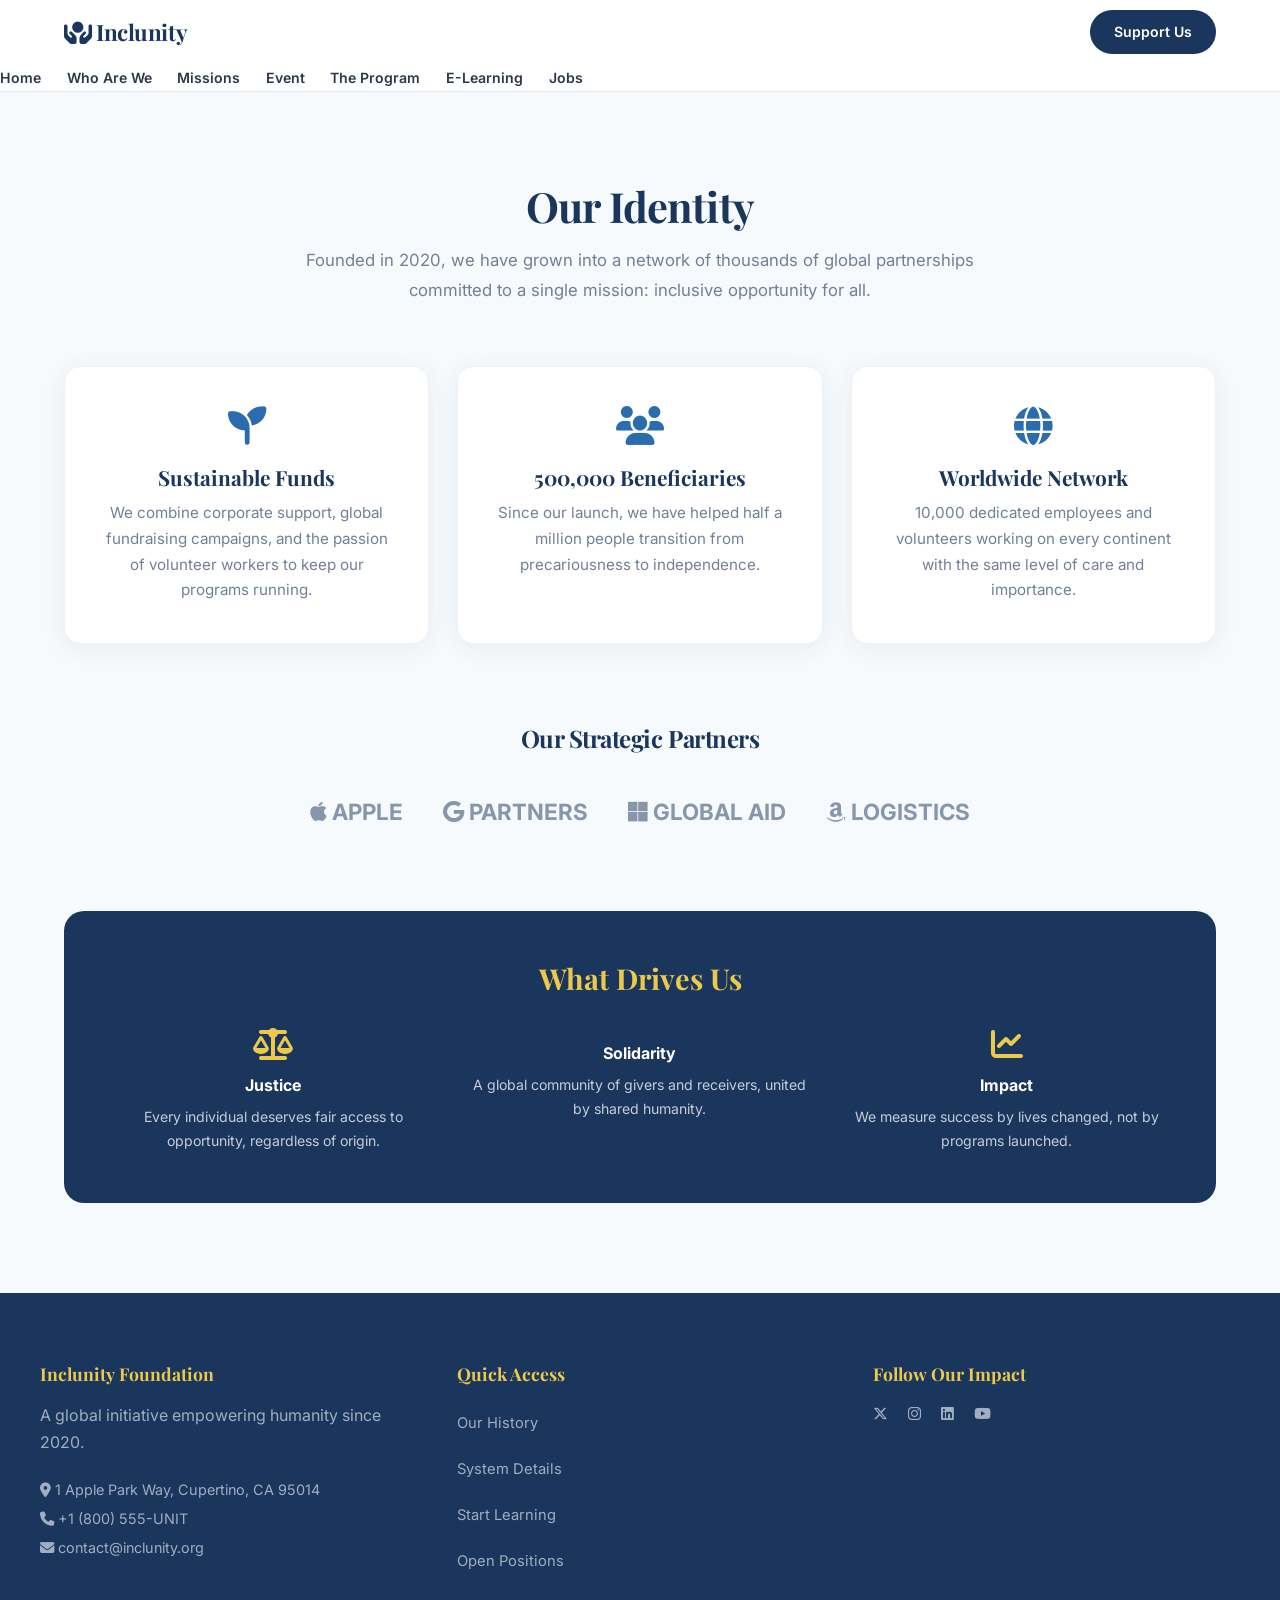
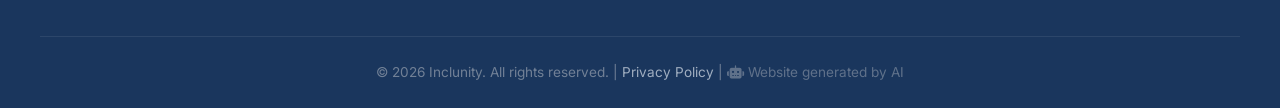
==== commit 5c36f528: "v2 finalll" ====
--- a/about.html
+++ b/about.html
@@ -10,26 +10,25 @@
     <link rel="stylesheet" href="assets/css/styles.css">
 </head>
 <body>
-    <header>
+        <header>
         <nav>
             <a href="index.html" class="logo"><i class="fa-solid fa-hands-holding-circle"></i> Inclunity</a>
-            <ul class="nav-links">
-                <li><a href="index.html">Home</a></li>
-                <li><a href="about.html">Who Are We</a></li>
-                <li><a href="missions.html">Missions</a></li>
-                <li><a href="event.html">Event</a></li>
-                <li><a href="program.html">The Program</a></li>
-                <li><a href="elearning.html">E-Learning</a></li>
-                <li><a href="jobs.html">Jobs</a></li>
-            </ul>
             <div class="nav-actions">
-                <a href="#" class="login-link" style="color: var(--primary-color); font-weight: 600; text-decoration: none;"><i class="fa-solid fa-user-lock"></i> Portal Login</a>
-                <a href="event.html" class="btn-donate">Support Us</a>
-                <button class="hamburger" aria-label="Toggle menu" aria-expanded="false">
+                <a href="event.html" class="btn-donate nav-support">Support Us</a>
+                <button class="hamburger" id="hamburger" aria-label="Toggle menu" aria-expanded="false">
                     <span></span><span></span><span></span>
                 </button>
             </div>
         </nav>
+        <ul class="nav-links" id="nav-menu">
+            <li><a href="index.html">Home</a></li>
+            <li><a href="about.html">Who Are We</a></li>
+            <li><a href="missions.html">Missions</a></li>
+            <li><a href="event.html">Event</a></li>
+            <li><a href="program.html">The Program</a></li>
+            <li><a href="elearning.html">E-Learning</a></li>
+            <li><a href="jobs.html">Jobs</a></li>
+        </ul>
     </header>
 
     <main>
@@ -125,5 +124,32 @@
         </div>
     </footer>
     <script src="assets/js/main.js"></script>
+
+<script>
+(function(){
+    var btn  = document.getElementById('hamburger');
+    var menu = document.getElementById('nav-menu');
+    if (!btn || !menu) return;
+    btn.addEventListener('click', function(e){
+        e.stopPropagation();
+        var o = menu.classList.toggle('open');
+        btn.classList.toggle('open', o);
+        btn.setAttribute('aria-expanded', String(o));
+    });
+    menu.addEventListener('click', function(e){
+        if(e.target.tagName==='A'){
+            menu.classList.remove('open');
+            btn.classList.remove('open');
+        }
+    });
+    document.addEventListener('click', function(e){
+        if(!document.querySelector('header').contains(e.target)){
+            menu.classList.remove('open');
+            btn.classList.remove('open');
+        }
+    });
+})();
+</script>
+
 </body>
 </html>
--- a/assets/css/styles.css
+++ b/assets/css/styles.css
@@ -14,30 +14,18 @@
     --radius: 16px;
     --radius-sm: 8px;
     --transition: 0.35s cubic-bezier(0.4, 0, 0.2, 1);
-
     --font-main: 'Inter', sans-serif;
     --font-heading: 'Playfair Display', serif;
-
-    /* Mobile spacing tokens */
-    --section-py: 90px;
-    --section-px: 24px;
-    --nav-height: 68px;
 }
 
 /* ============================================================
    RESET & BASE
    ============================================================ */
-*, *::before, *::after {
-    box-sizing: border-box;
-    margin: 0;
-    padding: 0;
-}
+*, *::before, *::after { box-sizing: border-box; margin: 0; padding: 0; }
 
 html {
     scroll-behavior: smooth;
     -webkit-font-smoothing: antialiased;
-    -moz-osx-font-smoothing: grayscale;
-    /* Prevent font scaling on iOS landscape */
     -webkit-text-size-adjust: 100%;
 }
 
@@ -47,232 +35,186 @@
     background-color: var(--bg-color);
     line-height: 1.7;
     overflow-x: hidden;
-    /* Safe area for notched phones */
-    padding-left: env(safe-area-inset-left);
-    padding-right: env(safe-area-inset-right);
-}
-
-h1, h2, h3, h4, .logo {
-    font-family: var(--font-heading);
-    line-height: 1.2;
-}
-
-img {
-    max-width: 100%;
-    height: auto;
-    display: block;
-}
-
-/* Better tap targets on mobile */
-a, button {
-    touch-action: manipulation;
-}
-
-/* Scrollbar personnalisée */
+}
+
+h1, h2, h3, h4, .logo { font-family: var(--font-heading); line-height: 1.2; }
+img { max-width: 100%; height: auto; display: block; }
+a, button { touch-action: manipulation; }
+
 ::-webkit-scrollbar { width: 6px; }
 ::-webkit-scrollbar-track { background: transparent; }
-::-webkit-scrollbar-thumb {
-    background: var(--secondary-color);
-    border-radius: 3px;
-}
-::-webkit-scrollbar-thumb:hover { background: var(--primary-color); }
-
-/* Focus visible pour l'accessibilité */
-:focus-visible {
-    outline: 2px solid var(--accent-color);
-    outline-offset: 3px;
-    border-radius: 4px;
-}
-
-/* ============================================================
-   BARRE DE PROGRESSION DE LECTURE
+::-webkit-scrollbar-thumb { background: var(--secondary-color); border-radius: 3px; }
+:focus-visible { outline: 2px solid var(--accent-color); outline-offset: 3px; border-radius: 4px; }
+
+/* ============================================================
+   SCROLL PROGRESS
    ============================================================ */
 .scroll-progress {
-    position: fixed;
-    top: 0;
-    left: 0;
-    height: 3px;
-    width: 0%;
+    position: fixed; top: 0; left: 0;
+    height: 3px; width: 0%;
     background: linear-gradient(90deg, var(--accent-color), var(--secondary-color));
-    z-index: 9999;
-    transition: width 0.1s linear;
-    pointer-events: none;
-}
-
-/* ============================================================
-   NAVIGATION
+    z-index: 9999; pointer-events: none; transition: width 0.1s linear;
+}
+
+
+/* ============================================================
+   NAVIGATION — version finale
    ============================================================ */
 header {
-    background: var(--white);
+    background: #ffffff;
     box-shadow: 0 1px 0 rgba(0,0,0,0.06);
     position: sticky;
     top: 0;
     z-index: 1000;
-    transition: background-color 0.3s ease, box-shadow 0.3s ease;
-}
-
+    overflow: visible; /* OBLIGATOIRE pour le dropdown absolu */
+    transition: box-shadow 0.3s;
+}
 header.scrolled {
-    background-color: rgba(255, 255, 255, 0.96);
-    box-shadow: 0 4px 20px rgba(0, 0, 0, 0.07);
+    box-shadow: 0 4px 20px rgba(0,0,0,0.08);
     backdrop-filter: blur(12px);
-    -webkit-backdrop-filter: blur(12px);
-}
-
+}
 nav {
     display: flex;
+    align-items: center;
     justify-content: space-between;
-    align-items: center;
-    padding: 1rem 5%;
+    padding: 0 5%;
     max-width: 1280px;
     margin: 0 auto;
-    min-height: var(--nav-height);
-}
-
+    height: 64px;
+    flex-wrap: nowrap;
+    position: relative;
+}
 .logo {
-    font-size: 1.5rem;
-    color: var(--primary-color);
+    font-size: 1.4rem;
+    color: #1a365d;
     text-decoration: none;
     font-weight: 700;
     letter-spacing: -0.02em;
-    transition: opacity var(--transition);
     white-space: nowrap;
     flex-shrink: 0;
 }
 .logo:hover { opacity: 0.75; }
 
+/* Liens desktop — flex row, cachés sur mobile */
 .nav-links {
     list-style: none;
+    margin: 0;
+    padding: 0;
+    /* DESKTOP : inline dans la nav */
     display: flex;
-    gap: 1.75rem;
+    flex-direction: row;
     align-items: center;
-}
-
+    gap: 1.6rem;
+    /* Reset dropdown styles (desktop) */
+    position: static;
+    background: transparent;
+    box-shadow: none;
+    border: none;
+}
 .nav-links a {
     text-decoration: none;
-    color: var(--text-color);
+    color: #2d3748;
     font-weight: 600;
-    font-size: 0.9rem;
-    letter-spacing: 0.01em;
+    font-size: 0.88rem;
+    white-space: nowrap;
     position: relative;
     padding-bottom: 2px;
-    transition: color var(--transition);
-}
-
+    transition: color 0.3s;
+}
 .nav-links a::after {
     content: '';
     position: absolute;
-    bottom: -2px;
-    left: 0;
-    width: 0;
-    height: 2px;
-    background: var(--accent-color);
-    transition: width var(--transition);
+    bottom: -2px; left: 0;
+    width: 0; height: 2px;
+    background: #ecc94b;
     border-radius: 2px;
-}
-
-.nav-links a:hover::after,
-.nav-links a.active::after {
-    width: 100%;
-}
-
-.nav-links a:hover,
-.nav-links a.active {
-    color: var(--primary-color);
-}
-
-/* Nav actions group */
+    transition: width 0.3s;
+}
+.nav-links a:hover::after, .nav-links a.active::after { width: 100%; }
+.nav-links a:hover, .nav-links a.active { color: #1a365d; }
+
+/* Groupe actions à droite */
 .nav-actions {
     display: flex;
     align-items: center;
-    gap: 15px;
+    gap: 12px;
     flex-shrink: 0;
 }
 
-/* Hamburger responsive */
+/* Hamburger — caché sur desktop */
 .hamburger {
     display: none;
     flex-direction: column;
+    justify-content: center;
+    align-items: center;
     gap: 5px;
+    width: 44px;
+    height: 44px;
     background: none;
     border: none;
     cursor: pointer;
-    padding: 8px;
-    border-radius: var(--radius-sm);
-    transition: background var(--transition);
-    /* Minimum 44x44 tap target */
-    min-width: 44px;
-    min-height: 44px;
-    align-items: center;
-    justify-content: center;
+    border-radius: 8px;
+    flex-shrink: 0;
+    transition: background 0.2s;
 }
 .hamburger:hover { background: #f0f4f8; }
-
 .hamburger span {
     display: block;
-    width: 22px;
-    height: 2px;
-    background: var(--primary-color);
+    width: 22px; height: 2px;
+    background: #1a365d;
     border-radius: 2px;
-    transition: var(--transition);
-    transform-origin: center;
+    transition: transform 0.3s, opacity 0.3s;
+    pointer-events: none;
 }
 .hamburger.open span:nth-child(1) { transform: translateY(7px) rotate(45deg); }
-.hamburger.open span:nth-child(2) { opacity: 0; transform: scaleX(0); }
+.hamburger.open span:nth-child(2) { opacity: 0; }
 .hamburger.open span:nth-child(3) { transform: translateY(-7px) rotate(-45deg); }
 
-/* Mobile bottom nav pill (NEW — QR-code-first UX) */
-.mobile-bottom-nav {
-    display: none;
-    position: fixed;
-    bottom: 0;
-    left: 0;
-    right: 0;
-    z-index: 990;
-    background: var(--white);
-    border-top: 1px solid #edf2f7;
-    box-shadow: 0 -4px 20px rgba(26,54,93,0.08);
-    padding: 8px 0 max(8px, env(safe-area-inset-bottom));
-}
-
-.mobile-bottom-nav ul {
-    list-style: none;
-    display: flex;
-    justify-content: space-around;
-    align-items: center;
-    max-width: 500px;
-    margin: 0 auto;
-}
-
-.mobile-bottom-nav a {
-    display: flex;
-    flex-direction: column;
-    align-items: center;
-    gap: 3px;
-    text-decoration: none;
-    color: var(--text-light);
-    font-size: 0.65rem;
-    font-weight: 600;
-    padding: 4px 8px;
-    border-radius: var(--radius-sm);
-    transition: color var(--transition);
-    min-width: 52px;
-    text-align: center;
-}
-
-.mobile-bottom-nav a i {
-    font-size: 1.2rem;
-    transition: transform 0.2s ease, color var(--transition);
-}
-
-.mobile-bottom-nav a:hover,
-.mobile-bottom-nav a.active {
-    color: var(--primary-color);
-}
-
-.mobile-bottom-nav a:hover i,
-.mobile-bottom-nav a.active i {
-    transform: translateY(-2px);
-    color: var(--accent-color);
+/* ─── MOBILE ≤768px ─── */
+@media (max-width: 768px) {
+    /* Hamburger visible */
+    .hamburger { display: flex; }
+
+    /* Bouton Support Us et login cachés dans la nav */
+    .nav-support { display: none !important; }
+    .nav-actions .login-link { display: none !important; }
+
+    /* Liens : cachés par défaut, dropdown quand .open */
+    .nav-links {
+        display: none;
+        flex-direction: column;
+        position: absolute;
+        top: 64px;       /* hauteur exacte de nav */
+        left: 0;
+        right: 0;
+        background: #ffffff;
+        border-top: 3px solid #ecc94b;
+        box-shadow: 0 8px 24px rgba(0,0,0,0.13);
+        z-index: 9999;
+        gap: 0;
+        align-items: stretch;
+        animation: navDown 0.2s ease;
+    }
+    .nav-links.open {
+        display: flex;
+    }
+    @keyframes navDown {
+        from { opacity: 0; transform: translateY(-6px); }
+        to   { opacity: 1; transform: translateY(0); }
+    }
+    .nav-links li {
+        width: 100%;
+        border-bottom: 1px solid #f0f4f8;
+    }
+    .nav-links li:last-child { border-bottom: none; }
+    .nav-links a {
+        display: block;
+        padding: 16px 24px;
+        font-size: 1rem;
+        color: #2d3748;
+    }
+    .nav-links a:hover { background: #f7fafc; }
+    .nav-links a::after { display: none; }
 }
 
 /* ============================================================
@@ -281,49 +223,50 @@
 .btn-donate, .btn-primary {
     background: var(--primary-color);
     color: var(--white);
-    padding: 11px 26px;
+    padding: 10px 24px;
     border-radius: 100px;
     text-decoration: none;
     font-weight: 600;
-    font-size: 0.9rem;
-    letter-spacing: 0.01em;
-    transition: background var(--transition), box-shadow var(--transition), transform 0.2s ease;
+    font-size: 0.88rem;
+    transition: background var(--transition), box-shadow var(--transition);
     border: none;
     cursor: pointer;
-    display: inline-block;
-    position: relative;
-    overflow: hidden;
-    will-change: transform;
-    /* Prevent wrapping on small screens */
-    white-space: nowrap;
-    /* Min tap target */
-    min-height: 44px;
     display: inline-flex;
     align-items: center;
     justify-content: center;
-}
-
-.btn-donate::before, .btn-primary::before {
-    content: '';
-    position: absolute;
-    inset: 0;
-    background: rgba(255,255,255,0.12);
-    opacity: 0;
-    transition: opacity var(--transition);
-}
-.btn-donate:hover::before, .btn-primary:hover::before { opacity: 1; }
-
+    white-space: nowrap;
+    min-height: 42px;
+    position: relative;
+    overflow: hidden;
+}
 .btn-donate:hover, .btn-primary:hover {
     background: var(--secondary-color);
-    box-shadow: 0 6px 20px rgba(43, 108, 176, 0.35);
-}
-
-/* Full-width button helper */
-.btn-full {
-    width: 100%;
-    text-align: center;
+    box-shadow: 0 6px 20px rgba(43,108,176,0.35);
+}
+
+/* ============================================================
+   FAB (Support Us flottant sur mobile)
+   ============================================================ */
+.fab-support {
+    display: none;
+    position: fixed;
+    bottom: calc(env(safe-area-inset-bottom, 0px) + 74px);
+    right: 20px;
+    z-index: 900;
+    background: var(--accent-color);
+    color: var(--primary-color);
+    width: 52px; height: 52px;
+    border-radius: 50%;
+    align-items: center;
     justify-content: center;
-}
+    font-size: 1.2rem;
+    box-shadow: 0 4px 20px rgba(236,201,75,0.5);
+    text-decoration: none;
+    border: none;
+    cursor: pointer;
+    transition: transform 0.2s, box-shadow 0.2s;
+}
+.fab-support:hover { transform: scale(1.08); }
 
 /* ============================================================
    HERO
@@ -332,62 +275,51 @@
     background: linear-gradient(135deg, var(--primary-color) 0%, var(--secondary-color) 100%);
     color: var(--white);
     text-align: center;
-    padding: 130px 20px;
+    padding: 120px 20px;
     position: relative;
     overflow: hidden;
-    transform: translateY(var(--parallax-y, 0));
-    will-change: transform;
-}
-
+}
 .hero::before {
     content: '';
-    position: absolute;
-    inset: 0;
-    background: url("data:image/svg+xml,%3Csvg width='60' height='60' viewBox='0 0 60 60' xmlns='http://www.w3.org/2000/svg'%3E%3Cg fill='none' fill-rule='evenodd'%3E%3Cg fill='%23ffffff' fill-opacity='0.03'%3E%3Cpath d='M36 34v-4h-2v4h-4v2h4v4h2v-4h4v-2h-4zm0-30V0h-2v4h-4v2h4v4h2V6h4V4h-4zM6 34v-4H4v4H0v2h4v4h2v-4h4v-2H6zM6 4V0H4v4H0v2h4v4h2V6h4V4H6z'/%3E%3C/g%3E%3C/g%3E%3C/svg%3E");
+    position: absolute; inset: 0;
+    background: url("data:image/svg+xml,%3Csvg width='60' height='60' viewBox='0 0 60 60' xmlns='http://www.w3.org/2000/svg'%3E%3Cg fill='none'%3E%3Cg fill='%23ffffff' fill-opacity='0.03'%3E%3Cpath d='M36 34v-4h-2v4h-4v2h4v4h2v-4h4v-2h-4zm0-30V0h-2v4h-4v2h4v4h2V6h4V4h-4zM6 34v-4H4v4H0v2h4v4h2v-4h4v-2H6zM6 4V0H4v4H0v2h4v4h2V6h4V4H6z'/%3E%3C/g%3E%3C/g%3E%3C/svg%3E");
     pointer-events: none;
 }
-
 .hero h1 {
-    font-size: clamp(2rem, 6vw, 3.8rem);
+    font-size: clamp(2rem, 5vw, 3.8rem);
     margin-bottom: 20px;
     letter-spacing: -0.03em;
     text-shadow: 0 2px 20px rgba(0,0,0,0.15);
 }
-
 .hero p {
-    font-size: clamp(1rem, 2.5vw, 1.15rem);
+    font-size: clamp(1rem, 2vw, 1.15rem);
     max-width: 680px;
     margin: 0 auto 30px;
     opacity: 0.88;
 }
-
-/* Hero CTA row */
 .hero-cta {
     display: flex;
     gap: 16px;
     justify-content: center;
-    margin-top: 30px;
     flex-wrap: wrap;
-}
-
-/* ============================================================
-   STAT STRIP (NEW — mobile-first impact numbers)
+    margin-top: 8px;
+}
+
+/* ============================================================
+   STAT STRIP
    ============================================================ */
 .stat-strip {
     background: var(--primary-color);
     padding: 28px 24px;
     display: grid;
     grid-template-columns: repeat(3, 1fr);
-    gap: 0;
     text-align: center;
 }
-
 .stat-strip-item {
     padding: 8px 12px;
     border-right: 1px solid rgba(255,255,255,0.1);
 }
 .stat-strip-item:last-child { border-right: none; }
-
 .stat-strip-item .stat-num {
     font-family: var(--font-heading);
     font-size: clamp(1.4rem, 4vw, 2rem);
@@ -397,7 +329,6 @@
     line-height: 1;
     margin-bottom: 4px;
 }
-
 .stat-strip-item .stat-label {
     font-size: 0.72rem;
     color: rgba(255,255,255,0.7);
@@ -407,14 +338,9 @@
 }
 
 /* ============================================================
-   CONTENEURS & TYPOGRAPHIE
-   ============================================================ */
-.container {
-    max-width: 1200px;
-    margin: 0 auto;
-    padding: var(--section-py) var(--section-px);
-}
-
+   CONTAINER & TYPO
+   ============================================================ */
+.container { max-width: 1200px; margin: 0 auto; padding: 90px 24px; }
 .section-title {
     text-align: center;
     font-size: clamp(1.7rem, 4vw, 2.6rem);
@@ -422,7 +348,6 @@
     margin-bottom: 14px;
     letter-spacing: -0.02em;
 }
-
 .section-subtitle {
     text-align: center;
     font-size: 1.05rem;
@@ -442,19 +367,17 @@
     grid-template-columns: repeat(auto-fit, minmax(280px, 1fr));
     gap: 28px;
 }
-
 .card {
     background: var(--white);
     padding: 40px 32px;
     border-radius: var(--radius);
     box-shadow: var(--card-shadow);
     text-align: center;
-    transition: transform var(--transition), box-shadow var(--transition), border-color var(--transition);
+    transition: transform var(--transition), box-shadow var(--transition);
     border: 1px solid #edf2f7;
     position: relative;
     overflow: hidden;
 }
-
 .card::before {
     content: '';
     position: absolute;
@@ -465,35 +388,11 @@
     transform-origin: left;
     transition: transform var(--transition);
 }
-
 .card:hover::before { transform: scaleX(1); }
-
-.card:hover {
-    transform: translateY(-8px);
-    box-shadow: var(--card-shadow-hover);
-    border-color: transparent;
-}
-
-.card i {
-    font-size: 2.6rem;
-    color: var(--secondary-color);
-    margin-bottom: 22px;
-    display: block;
-    transition: transform var(--transition), color var(--transition);
-}
-
-.card:hover i {
-    transform: scale(1.1);
-    color: var(--primary-color);
-}
-
-.card h3 {
-    font-size: 1.35rem;
-    margin-bottom: 12px;
-    color: var(--primary-color);
-}
-
-.card p { color: var(--text-light); font-size: 0.97rem; }
+.card:hover { transform: translateY(-6px); box-shadow: var(--card-shadow-hover); }
+.card i { font-size: 2.4rem; color: var(--secondary-color); margin-bottom: 20px; display: block; }
+.card h3 { font-size: 1.3rem; margin-bottom: 10px; color: var(--primary-color); }
+.card p { color: var(--text-light); font-size: 0.95rem; }
 
 /* ============================================================
    TAGS
@@ -506,7 +405,6 @@
     border-radius: 100px;
     font-size: 0.8rem;
     font-weight: 600;
-    letter-spacing: 0.02em;
     margin-bottom: 14px;
     background: #ebf8ff;
     color: var(--secondary-color);
@@ -522,49 +420,26 @@
     padding-left: 44px;
     border-left: 3px solid #dbe8f5;
 }
-
-.timeline-item {
-    margin-bottom: 50px;
-    position: relative;
-}
-
+.timeline-item { margin-bottom: 50px; position: relative; }
 .timeline-item::before {
     content: '';
     position: absolute;
-    left: -52px;
-    top: 6px;
-    width: 18px;
-    height: 18px;
+    left: -52px; top: 6px;
+    width: 18px; height: 18px;
     background: var(--accent-color);
     border: 3px solid var(--white);
     border-radius: 50%;
     box-shadow: 0 0 0 4px rgba(43,108,176,0.15);
-    transition: transform var(--transition), box-shadow var(--transition);
-}
-
-.timeline-item:hover::before {
-    transform: scale(1.3);
-    box-shadow: 0 0 0 6px rgba(43,108,176,0.2);
-}
-
+}
 .timeline-content {
     background: var(--white);
     padding: 28px 32px;
     border-radius: var(--radius-sm);
     box-shadow: var(--card-shadow);
-    transition: box-shadow var(--transition), transform var(--transition);
-}
-
-.timeline-content:hover {
-    box-shadow: var(--card-shadow-hover);
-    transform: translateX(4px);
-}
-
-.timeline-content h3 {
-    color: var(--primary-color);
-    margin-bottom: 8px;
-    font-size: 1.3rem;
-}
+    transition: box-shadow var(--transition);
+}
+.timeline-content:hover { box-shadow: var(--card-shadow-hover); }
+.timeline-content h3 { color: var(--primary-color); margin-bottom: 8px; font-size: 1.25rem; }
 
 /* ============================================================
    FOOTER
@@ -574,7 +449,6 @@
     color: var(--white);
     padding: 70px 24px 24px;
 }
-
 .footer-grid {
     max-width: 1200px;
     margin: 0 auto 50px;
@@ -582,24 +456,10 @@
     grid-template-columns: repeat(auto-fit, minmax(220px, 1fr));
     gap: 50px;
 }
-
-.footer-grid h4 {
-    font-size: 1.1rem;
-    margin-bottom: 18px;
-    color: var(--accent-color);
-    letter-spacing: 0.02em;
-}
-
-.footer-grid a {
-    color: #A0AEC0;
-    text-decoration: none;
-    font-size: 0.92rem;
-    transition: color var(--transition);
-}
+.footer-grid h4 { font-size: 1.1rem; margin-bottom: 18px; color: var(--accent-color); }
+.footer-grid a { color: #A0AEC0; text-decoration: none; font-size: 0.92rem; transition: color var(--transition); }
 .footer-grid a:hover { color: var(--white); }
-
-.footer-grid li { margin-bottom: 6px; }
-
+.footer-grid li { margin-bottom: 6px; list-style: none; }
 .copyright {
     text-align: center;
     padding-top: 24px;
@@ -611,68 +471,44 @@
 }
 
 /* ============================================================
-   TOAST NOTIFICATIONS
+   TOAST
    ============================================================ */
 #toast-container {
     position: fixed;
-    bottom: 28px;
-    right: 28px;
+    bottom: 28px; right: 28px;
     z-index: 9998;
     display: flex;
     flex-direction: column;
     gap: 10px;
     pointer-events: none;
 }
-
 .toast {
     background: var(--primary-color);
     color: var(--white);
     padding: 14px 22px;
     border-radius: var(--radius-sm);
     font-size: 0.92rem;
-    font-weight: 500;
-    box-shadow: 0 10px 30px rgba(0,0,0,0.2);
     max-width: 380px;
+    opacity: 0;
     transform: translateY(20px);
-    opacity: 0;
-    transition: opacity 0.4s ease, transform 0.4s cubic-bezier(0.4,0,0.2,1);
+    transition: opacity 0.4s, transform 0.4s;
     border-left: 4px solid var(--accent-color);
     pointer-events: auto;
 }
-
-.toast-success { border-left-color: #48bb78; }
-.toast-info { border-left-color: var(--secondary-color); }
-
-.toast.toast-show {
-    opacity: 1;
-    transform: translateY(0);
-}
-
-/* ============================================================
-   SECTION CONTRIBUTIONS SPONTANÉES (jobs.html)
-   ============================================================ */
-.contributions-section {
-    margin-top: 100px;
-    padding-top: 80px;
-    border-top: 1px solid #edf2f7;
-}
-
-.contributions-section .section-title {
-    margin-bottom: 10px;
-}
-
-.contributions-section .section-subtitle {
-    margin-bottom: 44px;
-}
-
-/* Grille des catégories */
+.toast.toast-success { border-left-color: #48bb78; }
+.toast.toast-info { border-left-color: var(--secondary-color); }
+.toast.toast-show { opacity: 1; transform: translateY(0); }
+
+/* ============================================================
+   CONTRIBUTIONS (jobs.html)
+   ============================================================ */
+.contributions-section { margin-top: 100px; padding-top: 80px; border-top: 1px solid #edf2f7; }
 .contribute-grid {
     display: grid;
     grid-template-columns: repeat(5, 1fr);
     gap: 16px;
     margin-bottom: 36px;
 }
-
 .contribute-card {
     background: var(--white);
     border: 2px solid #edf2f7;
@@ -680,44 +516,18 @@
     padding: 28px 16px;
     text-align: center;
     cursor: pointer;
-    transition: border-color var(--transition), background var(--transition), transform var(--transition), box-shadow var(--transition);
+    transition: border-color var(--transition), background var(--transition), transform var(--transition);
     user-select: none;
 }
-
-.contribute-card:hover {
-    border-color: var(--secondary-color);
-    transform: translateY(-4px);
-    box-shadow: 0 10px 28px rgba(43,108,176,0.1);
-}
-
+.contribute-card:hover { border-color: var(--secondary-color); transform: translateY(-4px); }
 .contribute-card.selected {
     border-color: var(--primary-color);
-    background: linear-gradient(135deg, #ebf8ff 0%, #e6f0fb 100%);
-    box-shadow: 0 8px 24px rgba(26,54,93,0.12);
-}
-
-.contribute-card i {
-    font-size: 2rem;
-    color: var(--secondary-color);
-    margin-bottom: 12px;
-    display: block;
-    transition: transform var(--transition), color var(--transition);
-}
-
-.contribute-card.selected i { color: var(--primary-color); transform: scale(1.1); }
-.contribute-card:hover i { transform: scale(1.08); }
-
-.contribute-card span {
-    font-size: 0.85rem;
-    font-weight: 600;
-    color: var(--text-color);
-    display: block;
-    line-height: 1.3;
-}
-
-.contribute-card.selected span { color: var(--primary-color); }
-
-/* Champs dynamiques */
+    background: linear-gradient(135deg, #ebf8ff, #e6f0fb);
+}
+.contribute-card i { font-size: 2rem; color: var(--secondary-color); margin-bottom: 12px; display: block; }
+.contribute-card.selected i { color: var(--primary-color); }
+.contribute-card span { font-size: 0.85rem; font-weight: 600; color: var(--text-color); display: block; line-height: 1.3; }
+
 #dynamic-fields {
     background: var(--white);
     border-radius: var(--radius);
@@ -725,518 +535,159 @@
     overflow: hidden;
     max-height: 0;
     opacity: 0;
-    transition: max-height 0.6s cubic-bezier(0.4,0,0.2,1), opacity 0.4s ease, padding 0.4s ease;
-}
-
-#dynamic-fields.fields-visible {
-    max-height: 900px;
-    opacity: 1;
-    padding: 36px;
-}
+    transition: max-height 0.6s cubic-bezier(0.4,0,0.2,1), opacity 0.4s, padding 0.4s;
+}
+#dynamic-fields.fields-visible { max-height: 900px; opacity: 1; padding: 36px; }
 
 .fields-header {
-    display: flex;
-    align-items: center;
-    gap: 12px;
-    margin-bottom: 28px;
-    padding-bottom: 18px;
+    display: flex; align-items: center; gap: 12px;
+    margin-bottom: 28px; padding-bottom: 18px;
     border-bottom: 1px solid #edf2f7;
-    font-family: var(--font-heading);
-    font-size: 1.2rem;
-    font-weight: 700;
+    font-family: var(--font-heading); font-size: 1.2rem;
     color: var(--primary-color);
 }
-
-.fields-header i {
-    color: var(--accent-color);
-    font-size: 1.3rem;
-}
-
-.fields-grid {
-    display: grid;
-    grid-template-columns: 1fr 1fr;
-    gap: 20px;
-    margin-bottom: 24px;
-}
-
-.contact-fields {
-    display: grid;
-    grid-template-columns: 1fr 1fr;
-    gap: 20px;
-    padding-top: 24px;
-    border-top: 1px solid #edf2f7;
-    margin-top: 4px;
-}
-
-.field-group {
-    display: flex;
-    flex-direction: column;
-    gap: 7px;
-}
-
+.fields-header i { color: var(--accent-color); }
+.fields-grid { display: grid; grid-template-columns: 1fr 1fr; gap: 20px; margin-bottom: 24px; }
+.contact-fields { display: grid; grid-template-columns: 1fr 1fr; gap: 20px; padding-top: 24px; border-top: 1px solid #edf2f7; }
+.field-group { display: flex; flex-direction: column; gap: 7px; }
 .field-group.full { grid-column: 1 / -1; }
-
-.field-group label {
-    font-size: 0.82rem;
-    font-weight: 700;
-    letter-spacing: 0.06em;
-    text-transform: uppercase;
-    color: var(--text-light);
-}
-
-.field-group input,
-.field-group select,
-.field-group textarea {
+.field-group label { font-size: 0.82rem; font-weight: 700; letter-spacing: 0.06em; text-transform: uppercase; color: var(--text-light); }
+.field-group input, .field-group select, .field-group textarea {
     width: 100%;
     padding: 12px 16px;
     border: 1.5px solid #e2e8f0;
     border-radius: var(--radius-sm);
     font-family: var(--font-main);
-    font-size: 0.95rem;
+    font-size: 16px; /* 16px minimum pour éviter le zoom iOS */
     color: var(--text-color);
     background: var(--bg-color);
-    transition: border-color var(--transition), box-shadow var(--transition);
     outline: none;
     resize: vertical;
-    /* Prevent iOS zoom on focus */
-    font-size: max(16px, 0.95rem);
-}
-
-.field-group input:focus,
-.field-group select:focus,
-.field-group textarea:focus {
+    transition: border-color var(--transition), box-shadow var(--transition);
+}
+.field-group input:focus, .field-group select:focus, .field-group textarea:focus {
     border-color: var(--secondary-color);
     box-shadow: 0 0 0 3px rgba(43,108,176,0.12);
     background: var(--white);
 }
-
 .field-group select {
-    cursor: pointer;
     appearance: none;
     background-image: url("data:image/svg+xml,%3Csvg xmlns='http://www.w3.org/2000/svg' width='12' height='8' viewBox='0 0 12 8'%3E%3Cpath fill='%23718096' d='M6 8L0 0h12z'/%3E%3C/svg%3E");
     background-repeat: no-repeat;
     background-position: right 14px center;
     padding-right: 36px;
 }
-
 .contrib-submit {
-    display: none;
-    align-items: center;
-    gap: 10px;
-    margin-top: 28px;
-    font-size: 1rem;
-    padding: 14px 36px;
-    background: var(--primary-color);
-    color: white;
-    border: none;
-    border-radius: 100px;
-    font-weight: 700;
-    cursor: pointer;
-    transition: background var(--transition), box-shadow var(--transition), transform 0.2s;
-    font-family: var(--font-main);
-    min-height: 52px;
-}
-
-.contrib-submit:hover {
-    background: var(--secondary-color);
-    box-shadow: 0 8px 24px rgba(43,108,176,0.3);
-}
-
-.contrib-submit:disabled {
-    opacity: 0.7;
-    cursor: not-allowed;
-    transform: none !important;
-}
-
-/* ============================================================
-   NEWSLETTER STRIP
-   ============================================================ */
-.newsletter-strip {
-    background: #f8f9fa;
-    padding: 60px 24px;
-    text-align: center;
-}
-
-.newsletter-strip h3 {
-    font-family: var(--font-heading);
-    color: var(--primary-color);
-    font-size: 1.6rem;
-    margin-bottom: 10px;
-}
-
-.newsletter-strip p {
-    color: var(--text-light);
-    margin-bottom: 28px;
-    font-size: 0.97rem;
-}
-
-.newsletter-form {
-    max-width: 500px;
-    margin: 0 auto;
-    display: flex;
-    gap: 10px;
-}
-
+    display: none; align-items: center; gap: 10px;
+    margin-top: 28px; padding: 14px 36px;
+    background: var(--primary-color); color: white;
+    border: none; border-radius: 100px;
+    font-weight: 700; font-size: 1rem; cursor: pointer;
+    font-family: var(--font-main); min-height: 52px;
+    transition: background var(--transition);
+}
+.contrib-submit:hover { background: var(--secondary-color); }
+
+/* ============================================================
+   NEWSLETTER
+   ============================================================ */
+.newsletter-strip { background: #f8f9fa; padding: 60px 24px; text-align: center; }
+.newsletter-strip h3 { font-family: var(--font-heading); color: var(--primary-color); font-size: 1.6rem; margin-bottom: 10px; }
+.newsletter-strip p { color: var(--text-light); margin-bottom: 28px; }
+.newsletter-form { max-width: 500px; margin: 0 auto; display: flex; gap: 10px; }
 .newsletter-form input[type="email"] {
-    flex: 1;
-    padding: 14px 18px;
-    border-radius: 100px;
-    border: 1.5px solid #e2e8f0;
-    font-family: var(--font-main);
-    font-size: max(16px, 0.95rem);
-    color: var(--text-color);
-    background: var(--white);
-    transition: border-color var(--transition), box-shadow var(--transition);
-    outline: none;
-    min-height: 52px;
-}
-
-.newsletter-form input[type="email"]:focus {
-    border-color: var(--secondary-color);
-    box-shadow: 0 0 0 3px rgba(43,108,176,0.12);
-}
-
-/* ============================================================
-   ANIMATIONS AU SCROLL (fade-in-up)
-   ============================================================ */
-.fade-in-hidden {
-    opacity: 0;
-    transform: translateY(28px);
-    transition: opacity 0.7s cubic-bezier(0.4,0,0.2,1),
-                transform 0.7s cubic-bezier(0.4,0,0.2,1);
-}
-
-.fade-in-visible {
-    opacity: 1;
-    transform: translateY(0);
-}
-
-/* ============================================================
-   MOBILE FLOATING ACTION BUTTON (Support Us — always visible)
-   ============================================================ */
-.fab-support {
-    display: none;
-    position: fixed;
-    bottom: calc(env(safe-area-inset-bottom) + 74px);
-    right: 20px;
-    z-index: 900;
-    background: var(--accent-color);
-    color: var(--primary-color);
-    width: 56px;
-    height: 56px;
-    border-radius: 50%;
-    align-items: center;
-    justify-content: center;
-    font-size: 1.3rem;
-    box-shadow: 0 4px 20px rgba(236, 201, 75, 0.5);
-    text-decoration: none;
-    font-weight: 700;
-    transition: transform 0.2s ease, box-shadow 0.2s ease;
-    border: none;
-    cursor: pointer;
-}
-
-.fab-support:hover {
-    transform: scale(1.08);
-    box-shadow: 0 8px 28px rgba(236, 201, 75, 0.6);
-}
-
-/* FAB tooltip */
-.fab-support::after {
-    content: 'Support Us';
-    position: absolute;
-    right: 68px;
-    background: var(--primary-color);
-    color: white;
-    padding: 6px 14px;
-    border-radius: 100px;
-    font-size: 0.78rem;
-    white-space: nowrap;
-    opacity: 0;
-    pointer-events: none;
-    transition: opacity 0.2s ease;
-}
-
-.fab-support:hover::after {
-    opacity: 1;
-}
-
-/* ============================================================
-   RESPONSIVE — TABLET (≤1024px)
-   ============================================================ */
-@media (max-width: 1024px) {
-    .nav-links {
-        gap: 1.2rem;
-    }
-
-    .nav-links a {
-        font-size: 0.85rem;
-    }
-
-    .contribute-grid {
-        grid-template-columns: repeat(3, 1fr);
-    }
-}
-
-/* ============================================================
-   RESPONSIVE — MOBILE (≤768px)
+    flex: 1; padding: 14px 18px;
+    border-radius: 100px; border: 1.5px solid #e2e8f0;
+    font-family: var(--font-main); font-size: 16px;
+    background: var(--white); outline: none; min-height: 50px;
+    transition: border-color var(--transition);
+}
+.newsletter-form input[type="email"]:focus { border-color: var(--secondary-color); }
+
+/* ============================================================
+   ANIMATIONS
+   ============================================================ */
+.fade-in-hidden { opacity: 0; transform: translateY(24px); transition: opacity 0.7s cubic-bezier(0.4,0,0.2,1), transform 0.7s cubic-bezier(0.4,0,0.2,1); }
+.fade-in-visible { opacity: 1; transform: translateY(0); }
+
+/* ============================================================
+   RESPONSIVE — DESKTOP ≥769px : on affiche les liens nav
+   ============================================================ */
+
+
+/* ============================================================
+   RESPONSIVE — MOBILE ≤768px
    ============================================================ */
 @media (max-width: 768px) {
-    :root {
-        --section-py: 56px;
-        --section-px: 20px;
-    }
-
-    /* ----- NAV ----- */
-    .nav-links {
-        display: none;
-        position: absolute;
-        top: 100%;
-        left: 0; right: 0;
-        background: var(--white);
-        flex-direction: column;
-        gap: 0;
-        border-top: 1px solid #edf2f7;
-        box-shadow: 0 8px 20px rgba(0,0,0,0.08);
-        padding: 8px 0;
-        /* Slide down animation */
-        animation: slideDown 0.25s ease;
-    }
-
-    @keyframes slideDown {
-        from { opacity: 0; transform: translateY(-8px); }
-        to   { opacity: 1; transform: translateY(0); }
-    }
-
-    .nav-links.nav-open { display: flex; }
-
-    .nav-links li { width: 100%; }
-    .nav-links a {
-        display: flex;
-        align-items: center;
-        gap: 10px;
-        padding: 14px 24px;
-        font-size: 1rem;
-        border-bottom: 1px solid #f0f4f8;
-    }
-    .nav-links a::after { display: none; }
-    .nav-links li:last-child a { border-bottom: none; }
-
+
+    /* === NAV === */
+    /* hamburger visible, btn-donate et login cachés */
     .hamburger { display: flex; }
-
-    nav { flex-wrap: wrap; position: relative; }
-
-    /* Hide "Portal Login" text link on mobile to save space */
+    .nav-actions .btn-donate { display: none; }
     .nav-actions .login-link { display: none; }
 
-    /* Bottom nav appears on mobile */
+    /* la nav-links n'a PAS de display:none ici car il est déjà géré
+       par le défaut global. On surcharge seulement quand .nav-open */
+
+    /* === BOTTOM NAV + FAB === */
     .mobile-bottom-nav { display: block; }
-
-    /* FAB appears */
     .fab-support { display: flex; }
-
-    /* Footer needs bottom padding for the bottom nav bar */
-    footer {
-        padding-bottom: calc(80px + env(safe-area-inset-bottom));
-    }
-
-    /* ----- HERO ----- */
-    .hero {
-        padding: 72px 20px 80px;
-        /* Disable parallax on mobile (performance) */
-        transform: none !important;
-    }
-
-    .hero h1 { font-size: clamp(1.9rem, 8vw, 2.6rem); }
-    .hero p { font-size: 1rem; }
-
-    .hero-cta {
-        flex-direction: column;
-        align-items: center;
-        gap: 12px;
-    }
-
-    .hero-cta .btn-donate,
-    .hero-cta .btn-primary {
-        width: 100%;
-        max-width: 320px;
-        font-size: 1rem;
-        padding: 14px 28px;
-    }
-
-    /* ----- STAT STRIP ----- */
-    .stat-strip {
-        grid-template-columns: repeat(3, 1fr);
-        padding: 20px 12px;
-    }
-
-    /* ----- CARDS ----- */
-    .grid-3 {
-        grid-template-columns: 1fr;
-        gap: 16px;
-    }
-
-    .card {
-        padding: 28px 22px;
-        /* Disable hover lift on touch */
-        transform: none !important;
-    }
-
-    /* ----- CONTAINER ----- */
-    .container { padding: 56px 20px; }
-
-    /* ----- SECTION TEXT ----- */
-    .section-subtitle { font-size: 0.97rem; margin-bottom: 40px; }
-
-    /* ----- TIMELINE ----- */
-    .timeline {
-        padding-left: 28px;
-    }
-
-    .timeline-item::before {
-        left: -37px;
-        width: 14px;
-        height: 14px;
-    }
-
-    .timeline-content {
-        padding: 20px 18px;
-        transform: none !important;
-    }
-
-    .timeline-content h3 { font-size: 1.1rem; }
-
-    /* ----- FOOTER ----- */
-    .footer-grid {
-        grid-template-columns: 1fr;
-        gap: 32px;
-        margin-bottom: 32px;
-    }
-
-    .footer-grid > div:not(:last-child) {
-        padding-bottom: 32px;
-        border-bottom: 1px solid rgba(255,255,255,0.07);
-    }
-
-    /* ----- TOAST ----- */
-    #toast-container {
-        bottom: 90px;
-        right: 16px;
-        left: 16px;
-    }
-
+    footer { padding-bottom: calc(80px + env(safe-area-inset-bottom, 0px)); }
+    #toast-container { bottom: 90px; right: 16px; left: 16px; }
     .toast { max-width: 100%; }
 
-    /* ----- CONTRIBUTIONS ----- */
-    .contributions-section {
-        margin-top: 60px;
-        padding-top: 48px;
-    }
-
-    .contribute-grid {
-        grid-template-columns: repeat(3, 1fr);
-        gap: 12px;
-    }
-
-    .contribute-card {
-        padding: 20px 10px;
-    }
-
-    .contribute-card i { font-size: 1.5rem; }
-    .contribute-card span { font-size: 0.75rem; }
-
-    #dynamic-fields.fields-visible { padding: 20px; }
-
-    .fields-grid,
-    .contact-fields {
-        grid-template-columns: 1fr;
-    }
-
-    .contrib-submit {
-        width: 100%;
-        justify-content: center;
-        padding: 16px;
-    }
-
-    /* ----- NEWSLETTER ----- */
-    .newsletter-form {
-        flex-direction: column;
-        gap: 12px;
-    }
-
-    .newsletter-form input[type="email"],
-    .newsletter-form .btn-donate {
-        width: 100%;
-        border-radius: var(--radius-sm);
-    }
-
-    /* ----- EVENT PAGE ----- */
-    .event-box { padding: 48px 24px !important; }
-    .event-box h1 { font-size: 2.4rem !important; }
-
-    /* ----- JOBS "WHY WORK" GRID ----- */
-    .why-work-grid {
-        grid-template-columns: 1fr !important;
-    }
-
-    /* ----- TESTIMONIALS ----- */
-    .testimonial-grid {
-        grid-template-columns: 1fr !important;
-    }
-}
-
-/* ============================================================
-   RESPONSIVE — SMALL MOBILE (≤480px)
+    /* === HERO === */
+    .hero { padding: 64px 20px 72px; transform: none !important; }
+    .hero h1 { font-size: clamp(1.8rem, 8vw, 2.4rem); }
+    .hero-cta { flex-direction: column; align-items: center; }
+    .hero-cta .btn-donate, .hero-cta .btn-primary { width: 100%; max-width: 300px; }
+
+    /* === LAYOUT === */
+    .container { padding: 52px 18px; }
+    .section-subtitle { font-size: 0.97rem; margin-bottom: 36px; }
+    .grid-3 { grid-template-columns: 1fr; gap: 16px; }
+    .card { padding: 26px 20px; transform: none !important; }
+
+    /* === TIMELINE === */
+    .timeline { padding-left: 28px; }
+    .timeline-item::before { left: -37px; width: 14px; height: 14px; }
+    .timeline-content { padding: 18px 16px; }
+    .timeline-content h3 { font-size: 1.05rem; }
+
+    /* === FOOTER === */
+    .footer-grid { grid-template-columns: 1fr; gap: 28px; margin-bottom: 28px; }
+
+    /* === CONTRIBUTIONS === */
+    .contributions-section { margin-top: 60px; padding-top: 48px; }
+    .contribute-grid { grid-template-columns: repeat(3, 1fr); gap: 10px; }
+    .contribute-card { padding: 18px 8px; }
+    .contribute-card i { font-size: 1.4rem; }
+    .contribute-card span { font-size: 0.72rem; }
+    #dynamic-fields.fields-visible { padding: 18px; }
+    .fields-grid, .contact-fields { grid-template-columns: 1fr; }
+    .contrib-submit { width: 100%; justify-content: center; }
+
+    /* === NEWSLETTER === */
+    .newsletter-form { flex-direction: column; }
+    .newsletter-form input[type="email"], .newsletter-form .btn-donate { width: 100%; border-radius: var(--radius-sm); }
+}
+
+/* ============================================================
+   RESPONSIVE — PETIT MOBILE ≤480px
    ============================================================ */
 @media (max-width: 480px) {
-    :root {
-        --section-py: 44px;
-        --section-px: 16px;
-    }
-
-    .logo { font-size: 1.3rem; }
-
-    .hero { padding: 60px 16px 72px; }
-    .hero h1 { font-size: 1.9rem; }
-
-    .contribute-grid {
-        grid-template-columns: repeat(3, 1fr);
-        gap: 10px;
-    }
-
-    .section-title { font-size: 1.6rem; }
-
-    /* Stat strip tighter */
-    .stat-strip-item .stat-num { font-size: 1.3rem; }
-    .stat-strip-item .stat-label { font-size: 0.6rem; }
-
-    /* Card padding tighter */
-    .card { padding: 22px 16px; }
-
-    /* Bottom nav labels hidden on very small screens */
+    .logo { font-size: 1.2rem; }
+    .hero { padding: 52px 16px 64px; }
+    .section-title { font-size: 1.55rem; }
+    .card { padding: 20px 14px; }
     .mobile-bottom-nav a span { display: none; }
-    .mobile-bottom-nav a i { font-size: 1.4rem; }
-    .mobile-bottom-nav a { min-width: 40px; }
-}
-
-/* ============================================================
-   RESPONSIVE — LANDSCAPE PHONE (height constraint)
-   ============================================================ */
-@media (max-height: 500px) and (orientation: landscape) {
-    .hero {
-        padding: 48px 20px;
-    }
-    .mobile-bottom-nav { display: none; }
-    .fab-support { bottom: 20px; }
-    footer { padding-bottom: 24px; }
+    .mobile-bottom-nav a i { font-size: 1.3rem; }
 }
 
 /* ============================================================
    PRINT
    ============================================================ */
 @media print {
-    header, footer, .mobile-bottom-nav, .fab-support,
-    .scroll-progress, #toast-container { display: none; }
+    header, footer, .mobile-bottom-nav, .fab-support, .scroll-progress, #toast-container { display: none; }
     .container { padding: 20px; }
-    .card { box-shadow: none; border: 1px solid #ddd; }
 }
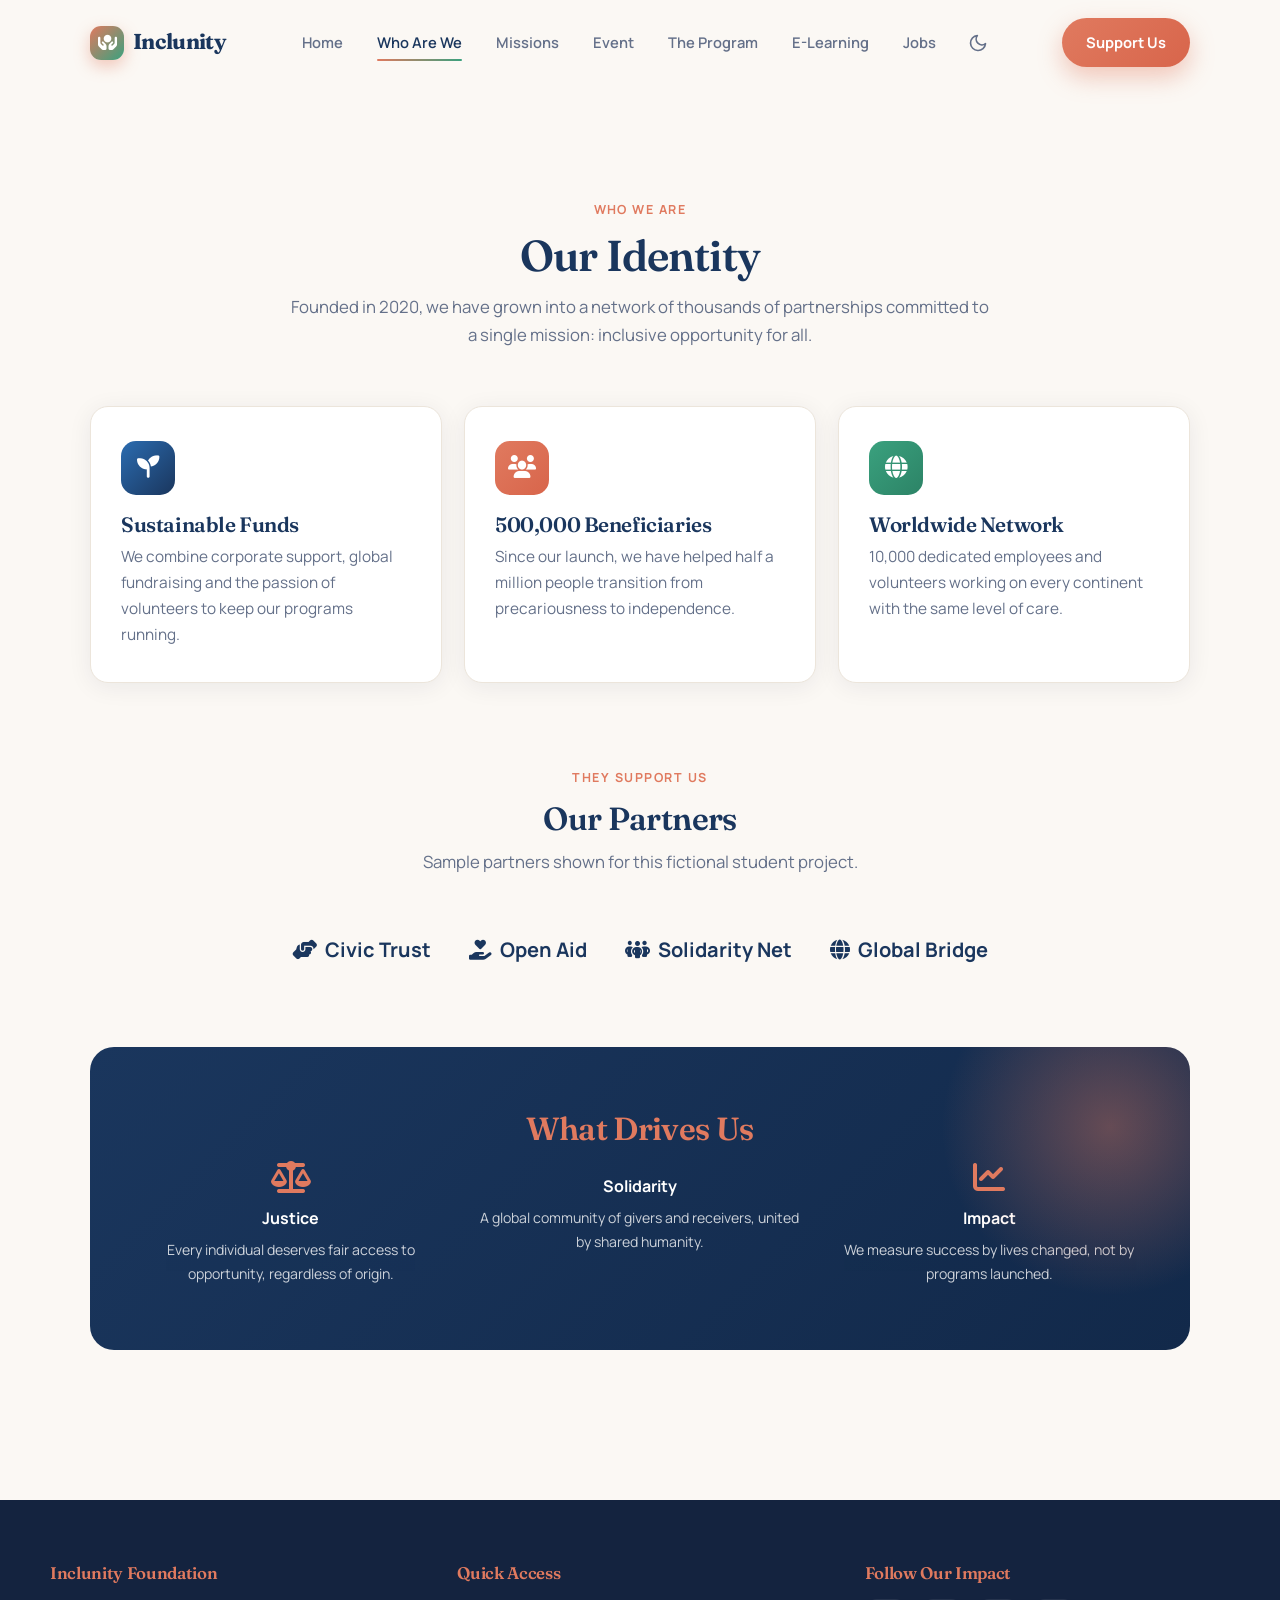
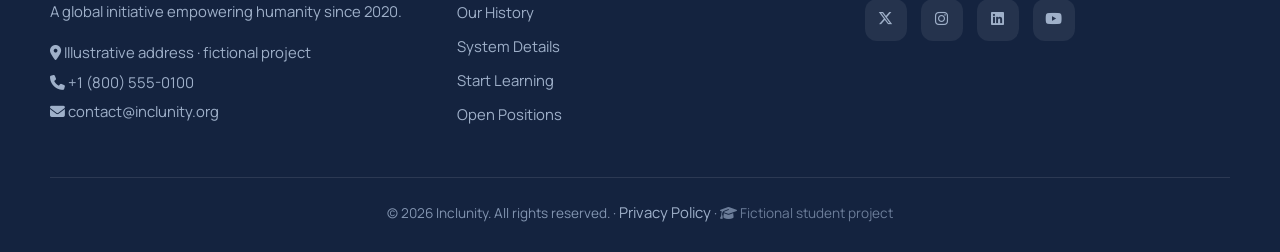
==== commit 54f228b4: "v2 finallll" ====
--- a/about.html
+++ b/about.html
@@ -1,155 +1,374 @@
 <!DOCTYPE html>
 <html lang="en">
 <head>
-    <meta charset="UTF-8">
-    <meta name="viewport" content="width=device-width, initial-scale=1.0, viewport-fit=cover">
-    <meta name="theme-color" content="#1a365d">
-    <title>Who Are We | Inclunity</title>
-    <link href="https://fonts.googleapis.com/css2?family=Inter:wght@300;400;600&family=Playfair+Display:wght@700&display=swap" rel="stylesheet">
-    <link rel="stylesheet" href="https://cdnjs.cloudflare.com/ajax/libs/font-awesome/6.4.0/css/all.min.css">
-    <link rel="stylesheet" href="assets/css/styles.css">
+<meta charset="UTF-8">
+<meta name="viewport" content="width=device-width, initial-scale=1.0, viewport-fit=cover">
+<meta name="theme-color" content="#14233f">
+<title>Who Are We | Inclunity</title>
+<link rel="preconnect" href="https://fonts.googleapis.com">
+<link rel="preconnect" href="https://fonts.gstatic.com" crossorigin>
+<link href="https://fonts.googleapis.com/css2?family=Fraunces:opsz,wght@9..144,500;9..144,600;9..144,700&family=Manrope:wght@400;500;600;700&display=swap" rel="stylesheet">
+<link rel="stylesheet" href="https://cdnjs.cloudflare.com/ajax/libs/font-awesome/6.5.1/css/all.min.css">
+<link rel="stylesheet" href="assets/css/styles.css">
 </head>
 <body>
-        <header>
-        <nav>
-            <a href="index.html" class="logo"><i class="fa-solid fa-hands-holding-circle"></i> Inclunity</a>
-            <div class="nav-actions">
-                <a href="event.html" class="btn-donate nav-support">Support Us</a>
-                <button class="hamburger" id="hamburger" aria-label="Toggle menu" aria-expanded="false">
-                    <span></span><span></span><span></span>
-                </button>
-            </div>
-        </nav>
-        <ul class="nav-links" id="nav-menu">
-            <li><a href="index.html">Home</a></li>
-            <li><a href="about.html">Who Are We</a></li>
-            <li><a href="missions.html">Missions</a></li>
-            <li><a href="event.html">Event</a></li>
-            <li><a href="program.html">The Program</a></li>
-            <li><a href="elearning.html">E-Learning</a></li>
-            <li><a href="jobs.html">Jobs</a></li>
-        </ul>
-    </header>
-
-    <main>
-        <div class="container">
-            <h1 class="section-title">Our Identity</h1>
-            <p class="section-subtitle">Founded in 2020, we have grown into a network of thousands of global partnerships committed to a single mission: inclusive opportunity for all.</p>
-            
-            <div class="grid-3">
-                <div class="card">
-                    <i class="fa-solid fa-seedling"></i>
-                    <h3>Sustainable Funds</h3>
-                    <p>We combine corporate support, global fundraising campaigns, and the passion of volunteer workers to keep our programs running.</p>
-                </div>
-                <div class="card">
-                    <i class="fa-solid fa-users"></i>
-                    <h3>500,000 Beneficiaries</h3>
-                    <p>Since our launch, we have helped half a million people transition from precariousness to independence.</p>
-                </div>
-                <div class="card">
-                    <i class="fa-solid fa-globe"></i>
-                    <h3>Worldwide Network</h3>
-                    <p>10,000 dedicated employees and volunteers working on every continent with the same level of care and importance.</p>
-                </div>
-            </div>
-
-            <!-- Partners -->
-            <div style="margin-top: 80px; text-align: center;">
-                <h3 class="section-title" style="font-size: 1.5rem;">Our Strategic Partners</h3>
-                <div style="display: flex; justify-content: center; gap: 40px; margin-top: 40px; opacity: 0.5; flex-wrap: wrap; align-items: center;">
-                    <span style="font-size: 1.4rem; font-weight: 700; color: var(--primary-color);"><i class="fa-brands fa-apple"></i> APPLE</span>
-                    <span style="font-size: 1.4rem; font-weight: 700; color: var(--primary-color);"><i class="fa-brands fa-google"></i> PARTNERS</span>
-                    <span style="font-size: 1.4rem; font-weight: 700; color: var(--primary-color);"><i class="fa-brands fa-microsoft"></i> GLOBAL AID</span>
-                    <span style="font-size: 1.4rem; font-weight: 700; color: var(--primary-color);"><i class="fa-brands fa-amazon"></i> LOGISTICS</span>
-                </div>
-            </div>
-
-            <!-- Values strip -->
-            <div style="margin-top: 80px; background: var(--primary-color); border-radius: 20px; padding: 50px 40px; color: white; text-align: center;">
-                <h3 style="font-family: var(--font-heading); font-size: 1.8rem; color: var(--accent-color); margin-bottom: 32px;">What Drives Us</h3>
-                <div style="display: grid; grid-template-columns: repeat(auto-fit, minmax(200px, 1fr)); gap: 28px;">
-                    <div>
-                        <i class="fa-solid fa-scale-balanced" style="font-size: 2rem; color: var(--accent-color); margin-bottom: 12px; display: block;"></i>
-                        <p style="font-weight: 700; margin-bottom: 6px;">Justice</p>
-                        <p style="font-size: 0.88rem; opacity: 0.75;">Every individual deserves fair access to opportunity, regardless of origin.</p>
-                    </div>
-                    <div>
-                        <i class="fa-solid fa-hands-holding-heart" style="font-size: 2rem; color: var(--accent-color); margin-bottom: 12px; display: block;"></i>
-                        <p style="font-weight: 700; margin-bottom: 6px;">Solidarity</p>
-                        <p style="font-size: 0.88rem; opacity: 0.75;">A global community of givers and receivers, united by shared humanity.</p>
-                    </div>
-                    <div>
-                        <i class="fa-solid fa-chart-line" style="font-size: 2rem; color: var(--accent-color); margin-bottom: 12px; display: block;"></i>
-                        <p style="font-weight: 700; margin-bottom: 6px;">Impact</p>
-                        <p style="font-size: 0.88rem; opacity: 0.75;">We measure success by lives changed, not by programs launched.</p>
-                    </div>
-                </div>
-            </div>
-        </div>
-    </main>
-
-    <footer>
-        <div class="footer-grid">
-            <div>
-                <h4>Inclunity Foundation</h4>
-                <p style="color: #A0AEC0;">A global initiative empowering humanity since 2020.</p>
-                <div style="margin-top: 20px; font-size: 0.9rem; color: #A0AEC0; line-height: 2;">
-                    <p><i class="fa-solid fa-location-dot"></i> 1 Apple Park Way, Cupertino, CA 95014</p>
-                    <p><i class="fa-solid fa-phone"></i> +1 (800) 555-UNIT</p>
-                    <p><i class="fa-solid fa-envelope"></i> contact@inclunity.org</p>
-                </div>
-            </div>
-            <div>
-                <h4>Quick Access</h4>
-                <ul style="list-style: none; line-height: 2.5;">
-                    <li><a href="about.html">Our History</a></li>
-                    <li><a href="program.html">System Details</a></li>
-                    <li><a href="elearning.html">Start Learning</a></li>
-                    <li><a href="jobs.html">Open Positions</a></li>
-                </ul>
-            </div>
-            <div>
-                <h4>Follow Our Impact</h4>
-                <div style="display: flex; gap: 20px; font-size: 1.5rem; margin-top: 15px;">
-                    <a href="#"><i class="fa-brands fa-x-twitter"></i></a>
-                    <a href="#"><i class="fa-brands fa-instagram"></i></a>
-                    <a href="#"><i class="fa-brands fa-linkedin"></i></a>
-                    <a href="#"><i class="fa-brands fa-youtube"></i></a>
-                </div>
-            </div>
-        </div>
-        <div class="copyright">
-            &copy; 2026 Inclunity. All rights reserved. | <a href="#" style="color: #A0AEC0; text-decoration: none;">Privacy Policy</a> | <span style="opacity: 0.8;"><i class="fa-solid fa-robot"></i> Website generated by AI</span>
-        </div>
-    </footer>
-    <script src="assets/js/main.js"></script>
-
+<header class="site-header" id="header">
+  <div class="bar">
+    <a href="index.html" class="brand"><span class="mark"><i class="fa-solid fa-hands-holding-circle" aria-hidden="true"></i></span> Inclunity</a>
+    <nav class="nav" id="nav" aria-label="Primary">
+      <a href="index.html">Home</a>
+      <a href="about.html" class="active" aria-current="page">Who Are We</a>
+      <a href="missions.html">Missions</a>
+      <a href="event.html">Event</a>
+      <a href="program.html">The Program</a>
+      <a href="elearning.html">E-Learning</a>
+      <a href="jobs.html">Jobs</a>
+      <button class="nav-theme" id="theme-toggle" type="button" aria-label="Toggle dark mode" title="Toggle dark mode">
+        <svg class="ico ico-moon" viewBox="0 0 24 24" fill="none" stroke="currentColor" stroke-width="2" stroke-linecap="round" stroke-linejoin="round" aria-hidden="true"><path d="M21 12.8A9 9 0 1 1 11.2 3a7 7 0 0 0 9.8 9.8z"/></svg>
+        <svg class="ico ico-sun" viewBox="0 0 24 24" fill="none" stroke="currentColor" stroke-width="2" stroke-linecap="round" stroke-linejoin="round" aria-hidden="true"><circle cx="12" cy="12" r="4"/><path d="M12 2v2M12 20v2M4.9 4.9l1.4 1.4M17.7 17.7l1.4 1.4M2 12h2M20 12h2M4.9 19.1l1.4-1.4M17.7 6.3l1.4-1.4"/></svg>
+      </button>
+    </nav>
+    <div class="actions">
+      <a href="event.html" class="btn btn-accent desktop-only">Support Us</a>
+      <button class="hamburger" id="hamburger" type="button" aria-label="Open menu" aria-expanded="false" aria-controls="nav"><span></span><span></span><span></span></button>
+    </div>
+  </div>
+</header>
+<main>
+  <section class="wrap">
+    <div class="head reveal">
+      <span class="kicker">Who we are</span>
+      <h2>Our Identity</h2>
+      <p>Founded in 2020, we have grown into a network of thousands of partnerships committed to a single mission: inclusive opportunity for all.</p>
+    </div>
+    <div class="grid">
+      <article class="card reveal"><div class="ico"><i class="fa-solid fa-seedling" aria-hidden="true"></i></div><h3>Sustainable Funds</h3><p>We combine corporate support, global fundraising and the passion of volunteers to keep our programs running.</p></article>
+      <article class="card alt reveal"><div class="ico"><i class="fa-solid fa-users" aria-hidden="true"></i></div><h3>500,000 Beneficiaries</h3><p>Since our launch, we have helped half a million people transition from precariousness to independence.</p></article>
+      <article class="card green reveal"><div class="ico"><i class="fa-solid fa-globe" aria-hidden="true"></i></div><h3>Worldwide Network</h3><p>10,000 dedicated employees and volunteers working on every continent with the same level of care.</p></article>
+    </div>
+
+    <div class="head reveal" style="margin-top:80px">
+      <span class="kicker">They support us</span>
+      <h2 style="font-size:clamp(1.5rem,3.5vw,2rem)">Our Partners</h2>
+      <p>Sample partners shown for this fictional student project.</p>
+    </div>
+    <div class="partners reveal">
+      <span><i class="fa-solid fa-handshake-angle" aria-hidden="true"></i> Civic Trust</span>
+      <span><i class="fa-solid fa-hand-holding-heart" aria-hidden="true"></i> Open Aid</span>
+      <span><i class="fa-solid fa-people-group" aria-hidden="true"></i> Solidarity Net</span>
+      <span><i class="fa-solid fa-globe" aria-hidden="true"></i> Global Bridge</span>
+    </div>
+
+    <div class="band reveal">
+      <h3>What Drives Us</h3>
+      <div class="band-grid">
+        <div><i class="fa-solid fa-scale-balanced ico" aria-hidden="true"></i><strong>Justice</strong><p>Every individual deserves fair access to opportunity, regardless of origin.</p></div>
+        <div><i class="fa-solid fa-hands-holding-heart ico" aria-hidden="true"></i><strong>Solidarity</strong><p>A global community of givers and receivers, united by shared humanity.</p></div>
+        <div><i class="fa-solid fa-chart-line ico" aria-hidden="true"></i><strong>Impact</strong><p>We measure success by lives changed, not by programs launched.</p></div>
+      </div>
+    </div>
+  </section>
+</main>
+<footer class="foot">
+  <div class="foot-grid">
+    <div>
+      <h4>Inclunity Foundation</h4>
+      <p>A global initiative empowering humanity since 2020.</p>
+      <address>
+        <div><i class="fa-solid fa-location-dot" aria-hidden="true"></i> Illustrative address &middot; fictional project</div>
+        <div><i class="fa-solid fa-phone" aria-hidden="true"></i> +1 (800) 555-0100</div>
+        <div><i class="fa-solid fa-envelope" aria-hidden="true"></i> contact@inclunity.org</div>
+      </address>
+    </div>
+    <div>
+      <h4>Quick Access</h4>
+      <ul>
+        <li><a href="about.html">Our History</a></li>
+        <li><a href="program.html">System Details</a></li>
+        <li><a href="elearning.html">Start Learning</a></li>
+        <li><a href="jobs.html">Open Positions</a></li>
+      </ul>
+    </div>
+    <div>
+      <h4>Follow Our Impact</h4>
+      <nav class="socials" aria-label="Social media">
+        <a href="#" aria-label="Twitter / X"><i class="fa-brands fa-x-twitter" aria-hidden="true"></i></a>
+        <a href="#" aria-label="Instagram"><i class="fa-brands fa-instagram" aria-hidden="true"></i></a>
+        <a href="#" aria-label="LinkedIn"><i class="fa-brands fa-linkedin" aria-hidden="true"></i></a>
+        <a href="#" aria-label="YouTube"><i class="fa-brands fa-youtube" aria-hidden="true"></i></a>
+      </nav>
+    </div>
+  </div>
+  <div class="copy">&copy; 2026 Inclunity. All rights reserved. &middot; <a href="#">Privacy Policy</a> &middot; <span style="opacity:.8"><i class="fa-solid fa-graduation-cap" aria-hidden="true"></i> Fictional student project</span></div>
+</footer>
+<button class="totop" id="totop" aria-label="Back to top"><svg viewBox="0 0 24 24" fill="none" stroke="currentColor" stroke-width="2.5" stroke-linecap="round" stroke-linejoin="round" aria-hidden="true"><path d="M12 19V5M5 12l7-7 7 7"/></svg></button>
 <script>
-(function(){
-    var btn  = document.getElementById('hamburger');
-    var menu = document.getElementById('nav-menu');
-    if (!btn || !menu) return;
-    btn.addEventListener('click', function(e){
-        e.stopPropagation();
-        var o = menu.classList.toggle('open');
-        btn.classList.toggle('open', o);
-        btn.setAttribute('aria-expanded', String(o));
+/* ============================================================
+   INCLUNITY — main.js
+   Navigation + thème + micro-interactions + logique par page.
+   Header/footer sont en HTML simple dans chaque fichier : ce
+   script ne fait qu'ajouter du comportement, jamais le menu lui-même.
+   ============================================================ */
+(function () {
+    'use strict';
+
+    var reduce = window.matchMedia('(prefers-reduced-motion: reduce)').matches;
+
+    /* ---------- MENU (une seule logique) ---------- */
+    var header = document.getElementById('header');
+    var burger = document.getElementById('hamburger');
+    var nav    = document.getElementById('nav');
+
+    if (header && burger && nav) {
+        var closeMenu = function () {
+            nav.classList.remove('open');
+            burger.classList.remove('open');
+            burger.setAttribute('aria-expanded', 'false');
+            burger.setAttribute('aria-label', 'Open menu');
+        };
+        burger.addEventListener('click', function (e) {
+            e.stopPropagation();
+            var open = nav.classList.toggle('open');
+            burger.classList.toggle('open', open);
+            burger.setAttribute('aria-expanded', String(open));
+            burger.setAttribute('aria-label', open ? 'Close menu' : 'Open menu');
+        });
+        nav.addEventListener('click', function (e) { if (e.target.closest('a')) closeMenu(); });
+        document.addEventListener('click', function (e) { if (!header.contains(e.target)) closeMenu(); });
+        document.addEventListener('keydown', function (e) { if (e.key === 'Escape') closeMenu(); });
+    }
+
+    /* ---------- THÈME (avec mémorisation) ---------- */
+    var toggle = document.getElementById('theme-toggle');
+    function storedTheme() {
+        try { return localStorage.getItem('inclunity-theme'); } catch (e) { return null; }
+    }
+    function setTheme(t, persist) {
+        document.documentElement.setAttribute('data-theme', t);
+        if (persist) { try { localStorage.setItem('inclunity-theme', t); } catch (e) {} }
+    }
+    setTheme(storedTheme() || (window.matchMedia('(prefers-color-scheme: dark)').matches ? 'dark' : 'light'), false);
+    if (toggle) {
+        toggle.addEventListener('click', function () {
+            var next = document.documentElement.getAttribute('data-theme') === 'dark' ? 'light' : 'dark';
+            setTheme(next, true);
+        });
+    }
+
+    /* ---------- SCROLL : ombre header + back-to-top (rAF) ---------- */
+    var totop = document.getElementById('totop');
+    var ticking = false;
+    function onScroll() {
+        var s = window.scrollY;
+        if (header) header.classList.toggle('scrolled', s > 20);
+        if (totop) totop.classList.toggle('show', s > 500);
+        ticking = false;
+    }
+    window.addEventListener('scroll', function () {
+        if (!ticking) { window.requestAnimationFrame(onScroll); ticking = true; }
+    }, { passive: true });
+    onScroll();
+    if (totop) totop.addEventListener('click', function () {
+        window.scrollTo({ top: 0, behavior: reduce ? 'auto' : 'smooth' });
     });
-    menu.addEventListener('click', function(e){
-        if(e.target.tagName==='A'){
-            menu.classList.remove('open');
-            btn.classList.remove('open');
+
+    /* ---------- APPARITIONS AU SCROLL ---------- */
+    var reveals = document.querySelectorAll('.reveal');
+    if (reveals.length && 'IntersectionObserver' in window && !reduce) {
+        reveals.forEach(function (el) { el.classList.add('is-pre'); }); // masquage posé par le JS uniquement
+        var ro = new IntersectionObserver(function (es) {
+            es.forEach(function (en) { if (en.isIntersecting) { en.target.classList.add('in'); ro.unobserve(en.target); } });
+        }, { threshold: 0.15 });
+        reveals.forEach(function (el) { ro.observe(el); });
+    }
+    /* sans JS / sans IntersectionObserver : .reveal n'est jamais masqué -> contenu visible */
+
+    /* ---------- COMPTEURS ANIMÉS ---------- */
+    function animateCount(el) {
+        var target = parseInt(el.dataset.count, 10) || 0;
+        var suffix = el.dataset.suffix || '';
+        var start = null, dur = 1700;
+        function frame(ts) {
+            if (start === null) start = ts;
+            var p = Math.min((ts - start) / dur, 1);
+            var eased = 1 - Math.pow(1 - p, 3);
+            el.textContent = Math.round(target * eased).toLocaleString('en-US') + suffix;
+            if (p < 1) window.requestAnimationFrame(frame);
         }
+        window.requestAnimationFrame(frame);
+    }
+    var counters = document.querySelectorAll('.n[data-count]');
+    if (counters.length && 'IntersectionObserver' in window && !reduce) {
+        var co = new IntersectionObserver(function (es) {
+            es.forEach(function (en) { if (en.isIntersecting) { animateCount(en.target); co.unobserve(en.target); } });
+        }, { threshold: 0.5 });
+        counters.forEach(function (el) { co.observe(el); });
+    } else {
+        counters.forEach(function (el) { el.textContent = (parseInt(el.dataset.count, 10) || 0).toLocaleString('en-US') + (el.dataset.suffix || ''); });
+    }
+
+    /* ---------- TOAST ---------- */
+    var toastWrap = document.getElementById('toast-container');
+    if (!toastWrap) { toastWrap = document.createElement('div'); toastWrap.id = 'toast-container'; document.body.appendChild(toastWrap); }
+    function showToast(msg, type, duration) {
+        type = type || 'default'; duration = duration || 4000;
+        var t = document.createElement('div');
+        t.className = 'toast ' + type;
+        t.setAttribute('role', 'status');
+        t.textContent = msg;
+        toastWrap.appendChild(t);
+        requestAnimationFrame(function () { requestAnimationFrame(function () { t.classList.add('show'); }); });
+        setTimeout(function () {
+            t.classList.remove('show');
+            t.addEventListener('transitionend', function () { t.remove(); }, { once: true });
+        }, duration);
+    }
+
+    /* ---------- NEWSLETTER ---------- */
+    var nlForm = document.getElementById('newsletter-form');
+    if (nlForm) {
+        nlForm.addEventListener('submit', function (e) {
+            e.preventDefault();
+            var email = nlForm.querySelector('input[type="email"]');
+            if (email && email.value.trim()) { showToast('🎉 Thank you! You\'ll receive our next impact report.', 'success'); nlForm.reset(); }
+        });
+    }
+
+    /* ---------- BOUTONS "APPLY NOW" ---------- */
+    document.querySelectorAll('[data-apply]').forEach(function (a) {
+        a.addEventListener('click', function (e) {
+            e.preventDefault();
+            var card = a.closest('.card') || document;
+            var title = card.querySelector('h3');
+            showToast('📩 Redirecting to application for ' + (title ? title.textContent : 'this position') + '…', 'info');
+        });
     });
-    document.addEventListener('click', function(e){
-        if(!document.querySelector('header').contains(e.target)){
-            menu.classList.remove('open');
-            btn.classList.remove('open');
+
+    /* ---------- BOUTON "REGISTER" (event) ---------- */
+    var regBtn = document.getElementById('register-btn');
+    if (regBtn) {
+        regBtn.addEventListener('click', function () { showToast('🎬 You\'re registered! Check your email for details.', 'success'); });
+    }
+
+    /* ---------- COUNTDOWN (event) ---------- */
+    var countdown = document.getElementById('countdown');
+    if (countdown) {
+        var target = new Date('2026-06-26T09:00:00');
+        var pad = function (n) { return String(n).padStart(2, '0'); };
+        var cdD = document.getElementById('cd-days');
+        var cdH = document.getElementById('cd-hours');
+        var cdM = document.getElementById('cd-min');
+        var cdS = document.getElementById('cd-sec');
+        var tick = function () {
+            var diff = target - new Date();
+            if (diff <= 0) {
+                countdown.innerHTML = '<p style="color:var(--accent);font-size:1.4rem;font-weight:700;">🔴 Live Now!</p>';
+                clearInterval(timer); return;
+            }
+            cdD.textContent = pad(Math.floor(diff / 86400000));
+            cdH.textContent = pad(Math.floor((diff % 86400000) / 3600000));
+            cdM.textContent = pad(Math.floor((diff % 3600000) / 60000));
+            cdS.textContent = pad(Math.floor((diff % 60000) / 1000));
+        };
+        tick();
+        var timer = setInterval(tick, 1000);
+    }
+
+    /* ---------- FORMULAIRE CONTRIBUTION (jobs) ---------- */
+    var contributeCards  = document.querySelectorAll('.contrib-card');
+    var dynamicFields    = document.getElementById('dynamic-fields');
+    var contribForm      = document.getElementById('contribute-form');
+    var submitBtn        = contribForm ? contribForm.querySelector('.contrib-submit') : null;
+    var selectedCategory = document.getElementById('selected-category');
+
+    var fieldConfigs = {
+        skills:   { icon: 'fa-chalkboard-user', title: 'Skills & Teaching', fields: [
+            { id: 'skill-domain', label: 'Your field', type: 'text', placeholder: 'e.g. English, Python…' },
+            { id: 'skill-format', label: 'Format', type: 'select', options: ['Online live', 'Pre-recorded', 'In-person', '1-on-1 mentoring'] },
+            { id: 'skill-avail',  label: 'Weekly availability', type: 'text', placeholder: 'e.g. 2h weekends' },
+            { id: 'skill-level',  label: 'Level', type: 'select', options: ['Beginner', 'Intermediate', 'Advanced', 'All'] },
+            { id: 'skill-detail', label: 'Additional details', type: 'textarea', placeholder: 'Tell us more…', full: true } ] },
+        goods:    { icon: 'fa-box-open', title: 'Goods & Equipment', fields: [
+            { id: 'goods-type', label: 'Type', type: 'text', placeholder: 'Clothing, Computers…' },
+            { id: 'goods-qty',  label: 'Quantity', type: 'text', placeholder: 'e.g. 5 boxes' },
+            { id: 'goods-cond', label: 'Condition', type: 'select', options: ['New', 'Like new', 'Good', 'Acceptable'] },
+            { id: 'goods-ship', label: 'Pickup / delivery', type: 'select', options: ['Pickup only', 'Local delivery', 'Can ship'] },
+            { id: 'goods-desc', label: 'Details', type: 'textarea', placeholder: 'Photos, location…', full: true } ] },
+        services: { icon: 'fa-handshake', title: 'Services & Pro Bono', fields: [
+            { id: 'svc-type',  label: 'Service', type: 'text', placeholder: 'Legal, Medical, Translation…' },
+            { id: 'svc-hours', label: 'Hours/month', type: 'text', placeholder: 'e.g. 4h' },
+            { id: 'svc-dur',   label: 'Duration', type: 'select', options: ['One-time', '1-3 months', '3-6 months', 'Ongoing'] },
+            { id: 'svc-mode',  label: 'Mode', type: 'select', options: ['Remote', 'In-person', 'Both'] },
+            { id: 'svc-desc',  label: 'Describe your offer', type: 'textarea', placeholder: 'What can you bring?', full: true } ] },
+        funding:  { icon: 'fa-circle-dollar-to-slot', title: 'Funding & Donations', fields: [
+            { id: 'fund-type', label: 'Type', type: 'select', options: ['One-time', 'Monthly', 'Project sponsorship', 'Corporate grant'] },
+            { id: 'fund-amt',  label: 'Amount (USD)', type: 'text', placeholder: 'e.g. 500' },
+            { id: 'fund-dest', label: 'Destination', type: 'select', options: ['Where most needed', 'Housing', 'E-Learning', 'Healthcare'] },
+            { id: 'fund-msg',  label: 'Message', type: 'textarea', placeholder: 'Any notes…', full: true } ] },
+        other:    { icon: 'fa-lightbulb', title: 'My Own Idea', fields: [
+            { id: 'idea-title', label: 'Title', type: 'text', placeholder: 'Short name' },
+            { id: 'idea-reach', label: 'Estimated reach', type: 'text', placeholder: 'How many people?' },
+            { id: 'idea-desc',  label: 'Describe your idea', type: 'textarea', placeholder: 'What problem does it solve?', full: true } ] }
+    };
+
+    function esc(s) { return String(s).replace(/"/g, '&quot;'); }
+
+    function buildFields(type) {
+        if (!dynamicFields) return;
+        var cfg = fieldConfigs[type];
+        if (!cfg) return;
+        var html = '<div class="fields-header"><i class="fa-solid ' + cfg.icon + '" aria-hidden="true"></i>' + cfg.title + '</div><div class="fields-grid">';
+        cfg.fields.filter(function (f) { return !f.full; }).forEach(function (f) {
+            html += '<div class="field-group"><label for="' + f.id + '">' + f.label + '</label>';
+            if (f.type === 'select') {
+                html += '<select id="' + f.id + '" name="' + f.id + '">' + f.options.map(function (o) { return '<option>' + o + '</option>'; }).join('') + '</select>';
+            } else if (f.type === 'textarea') {
+                html += '<textarea id="' + f.id + '" name="' + f.id + '" rows="3" placeholder="' + esc(f.placeholder) + '"></textarea>';
+            } else {
+                html += '<input type="text" id="' + f.id + '" name="' + f.id + '" placeholder="' + esc(f.placeholder) + '">';
+            }
+            html += '</div>';
+        });
+        html += '</div>';
+        cfg.fields.filter(function (f) { return f.full; }).forEach(function (f) {
+            html += '<div class="field-group full"><label for="' + f.id + '">' + f.label + '</label><textarea id="' + f.id + '" name="' + f.id + '" rows="4" placeholder="' + esc(f.placeholder) + '"></textarea></div>';
+        });
+        html += '<div class="contact-fields"><div class="field-group"><label for="c-name">Your name</label><input type="text" id="c-name" name="name" autocomplete="name" placeholder="Sophie Martin" required></div><div class="field-group"><label for="c-email">Your email</label><input type="email" id="c-email" name="email" autocomplete="email" placeholder="sophie@example.com" required></div></div>';
+        dynamicFields.innerHTML = html;
+        dynamicFields.classList.add('visible');
+        if (submitBtn) submitBtn.style.display = 'inline-flex';
+        if (window.innerWidth <= 768) setTimeout(function () { dynamicFields.scrollIntoView({ behavior: 'smooth', block: 'start' }); }, 350);
+    }
+
+    contributeCards.forEach(function (card) {
+        function activate() {
+            contributeCards.forEach(function (c) { c.classList.remove('selected'); c.setAttribute('aria-pressed', 'false'); });
+            card.classList.add('selected'); card.setAttribute('aria-pressed', 'true');
+            if (selectedCategory) selectedCategory.value = card.dataset.type;
+            buildFields(card.dataset.type);
         }
+        card.setAttribute('aria-pressed', 'false');
+        card.addEventListener('click', activate);
+        card.addEventListener('keydown', function (e) { if (e.key === 'Enter' || e.key === ' ') { e.preventDefault(); activate(); } });
     });
+
+    if (contribForm) {
+        contribForm.addEventListener('submit', function (e) {
+            e.preventDefault();
+            var name = document.getElementById('c-name'), email = document.getElementById('c-email');
+            if (!name || !name.value.trim() || !email || !email.value.trim()) { showToast('Please fill in your name and email.', 'default'); return; }
+            if (submitBtn) { submitBtn.disabled = true; submitBtn.innerHTML = '<i class="fa-solid fa-spinner fa-spin" aria-hidden="true"></i> Sending…'; }
+            setTimeout(function () {
+                showToast('✅ Thank you ' + name.value.trim() + '! We\'ll be in touch soon.', 'success', 6000);
+                contribForm.reset();
+                contributeCards.forEach(function (c) { c.classList.remove('selected'); c.setAttribute('aria-pressed', 'false'); });
+                if (dynamicFields) { dynamicFields.classList.remove('visible'); dynamicFields.innerHTML = ''; }
+                if (submitBtn) { submitBtn.disabled = false; submitBtn.style.display = 'none'; submitBtn.innerHTML = '<i class="fa-solid fa-paper-plane" aria-hidden="true"></i> Submit my contribution'; }
+            }, 1200);
+        });
+    }
+
 })();
 </script>
-
 </body>
 </html>
--- a/assets/css/styles.css
+++ b/assets/css/styles.css
@@ -1,693 +1,378 @@
 /* ============================================================
-   VARIABLES & DESIGN TOKENS
+   INCLUNITY — styles.css
+   Identité "humanitaire chaleureuse" : navy de confiance,
+   terracotta humaine, vert espoir. Mode clair + sombre.
    ============================================================ */
-   :root {
-    --primary-color: #1a365d;
-    --secondary-color: #2b6cb0;
-    --accent-color: #ecc94b;
-    --text-color: #2d3748;
-    --text-light: #718096;
-    --bg-color: #f7fafc;
-    --white: #ffffff;
-    --card-shadow: 0 4px 24px rgba(26, 54, 93, 0.07);
-    --card-shadow-hover: 0 20px 48px rgba(26, 54, 93, 0.14);
-    --radius: 16px;
-    --radius-sm: 8px;
-    --transition: 0.35s cubic-bezier(0.4, 0, 0.2, 1);
-    --font-main: 'Inter', sans-serif;
-    --font-heading: 'Playfair Display', serif;
-}
-
-/* ============================================================
-   RESET & BASE
-   ============================================================ */
-*, *::before, *::after { box-sizing: border-box; margin: 0; padding: 0; }
-
-html {
-    scroll-behavior: smooth;
-    -webkit-font-smoothing: antialiased;
-    -webkit-text-size-adjust: 100%;
-}
-
-body {
-    font-family: var(--font-main);
-    color: var(--text-color);
-    background-color: var(--bg-color);
-    line-height: 1.7;
-    overflow-x: hidden;
-}
-
-h1, h2, h3, h4, .logo { font-family: var(--font-heading); line-height: 1.2; }
-img { max-width: 100%; height: auto; display: block; }
-a, button { touch-action: manipulation; }
-
-::-webkit-scrollbar { width: 6px; }
-::-webkit-scrollbar-track { background: transparent; }
-::-webkit-scrollbar-thumb { background: var(--secondary-color); border-radius: 3px; }
-:focus-visible { outline: 2px solid var(--accent-color); outline-offset: 3px; border-radius: 4px; }
-
-/* ============================================================
-   SCROLL PROGRESS
-   ============================================================ */
-.scroll-progress {
-    position: fixed; top: 0; left: 0;
-    height: 3px; width: 0%;
-    background: linear-gradient(90deg, var(--accent-color), var(--secondary-color));
-    z-index: 9999; pointer-events: none; transition: width 0.1s linear;
-}
-
-
-/* ============================================================
-   NAVIGATION — version finale
-   ============================================================ */
-header {
-    background: #ffffff;
-    box-shadow: 0 1px 0 rgba(0,0,0,0.06);
-    position: sticky;
-    top: 0;
-    z-index: 1000;
-    overflow: visible; /* OBLIGATOIRE pour le dropdown absolu */
-    transition: box-shadow 0.3s;
-}
-header.scrolled {
-    box-shadow: 0 4px 20px rgba(0,0,0,0.08);
-    backdrop-filter: blur(12px);
-}
-nav {
-    display: flex;
-    align-items: center;
-    justify-content: space-between;
-    padding: 0 5%;
-    max-width: 1280px;
-    margin: 0 auto;
-    height: 64px;
-    flex-wrap: nowrap;
-    position: relative;
-}
-.logo {
-    font-size: 1.4rem;
-    color: #1a365d;
-    text-decoration: none;
-    font-weight: 700;
-    letter-spacing: -0.02em;
-    white-space: nowrap;
-    flex-shrink: 0;
-}
-.logo:hover { opacity: 0.75; }
-
-/* Liens desktop — flex row, cachés sur mobile */
-.nav-links {
-    list-style: none;
-    margin: 0;
-    padding: 0;
-    /* DESKTOP : inline dans la nav */
-    display: flex;
-    flex-direction: row;
-    align-items: center;
-    gap: 1.6rem;
-    /* Reset dropdown styles (desktop) */
-    position: static;
-    background: transparent;
-    box-shadow: none;
-    border: none;
-}
-.nav-links a {
-    text-decoration: none;
-    color: #2d3748;
-    font-weight: 600;
-    font-size: 0.88rem;
-    white-space: nowrap;
-    position: relative;
-    padding-bottom: 2px;
-    transition: color 0.3s;
-}
-.nav-links a::after {
-    content: '';
-    position: absolute;
-    bottom: -2px; left: 0;
-    width: 0; height: 2px;
-    background: #ecc94b;
-    border-radius: 2px;
-    transition: width 0.3s;
-}
-.nav-links a:hover::after, .nav-links a.active::after { width: 100%; }
-.nav-links a:hover, .nav-links a.active { color: #1a365d; }
-
-/* Groupe actions à droite */
-.nav-actions {
-    display: flex;
-    align-items: center;
-    gap: 12px;
-    flex-shrink: 0;
-}
-
-/* Hamburger — caché sur desktop */
-.hamburger {
-    display: none;
-    flex-direction: column;
-    justify-content: center;
-    align-items: center;
-    gap: 5px;
-    width: 44px;
-    height: 44px;
-    background: none;
-    border: none;
-    cursor: pointer;
-    border-radius: 8px;
-    flex-shrink: 0;
-    transition: background 0.2s;
-}
-.hamburger:hover { background: #f0f4f8; }
-.hamburger span {
-    display: block;
-    width: 22px; height: 2px;
-    background: #1a365d;
-    border-radius: 2px;
-    transition: transform 0.3s, opacity 0.3s;
-    pointer-events: none;
-}
-.hamburger.open span:nth-child(1) { transform: translateY(7px) rotate(45deg); }
-.hamburger.open span:nth-child(2) { opacity: 0; }
-.hamburger.open span:nth-child(3) { transform: translateY(-7px) rotate(-45deg); }
-
-/* ─── MOBILE ≤768px ─── */
-@media (max-width: 768px) {
-    /* Hamburger visible */
-    .hamburger { display: flex; }
-
-    /* Bouton Support Us et login cachés dans la nav */
-    .nav-support { display: none !important; }
-    .nav-actions .login-link { display: none !important; }
-
-    /* Liens : cachés par défaut, dropdown quand .open */
-    .nav-links {
-        display: none;
-        flex-direction: column;
-        position: absolute;
-        top: 64px;       /* hauteur exacte de nav */
-        left: 0;
-        right: 0;
-        background: #ffffff;
-        border-top: 3px solid #ecc94b;
-        box-shadow: 0 8px 24px rgba(0,0,0,0.13);
-        z-index: 9999;
-        gap: 0;
-        align-items: stretch;
-        animation: navDown 0.2s ease;
-    }
-    .nav-links.open {
-        display: flex;
-    }
-    @keyframes navDown {
-        from { opacity: 0; transform: translateY(-6px); }
-        to   { opacity: 1; transform: translateY(0); }
-    }
-    .nav-links li {
-        width: 100%;
-        border-bottom: 1px solid #f0f4f8;
-    }
-    .nav-links li:last-child { border-bottom: none; }
-    .nav-links a {
-        display: block;
-        padding: 16px 24px;
-        font-size: 1rem;
-        color: #2d3748;
-    }
-    .nav-links a:hover { background: #f7fafc; }
-    .nav-links a::after { display: none; }
-}
-
-/* ============================================================
-   BOUTONS
-   ============================================================ */
-.btn-donate, .btn-primary {
-    background: var(--primary-color);
-    color: var(--white);
-    padding: 10px 24px;
-    border-radius: 100px;
-    text-decoration: none;
-    font-weight: 600;
-    font-size: 0.88rem;
-    transition: background var(--transition), box-shadow var(--transition);
-    border: none;
-    cursor: pointer;
-    display: inline-flex;
-    align-items: center;
-    justify-content: center;
-    white-space: nowrap;
-    min-height: 42px;
-    position: relative;
-    overflow: hidden;
-}
-.btn-donate:hover, .btn-primary:hover {
-    background: var(--secondary-color);
-    box-shadow: 0 6px 20px rgba(43,108,176,0.35);
-}
-
-/* ============================================================
-   FAB (Support Us flottant sur mobile)
-   ============================================================ */
-.fab-support {
-    display: none;
-    position: fixed;
-    bottom: calc(env(safe-area-inset-bottom, 0px) + 74px);
-    right: 20px;
-    z-index: 900;
-    background: var(--accent-color);
-    color: var(--primary-color);
-    width: 52px; height: 52px;
-    border-radius: 50%;
-    align-items: center;
-    justify-content: center;
-    font-size: 1.2rem;
-    box-shadow: 0 4px 20px rgba(236,201,75,0.5);
-    text-decoration: none;
-    border: none;
-    cursor: pointer;
-    transition: transform 0.2s, box-shadow 0.2s;
-}
-.fab-support:hover { transform: scale(1.08); }
-
-/* ============================================================
-   HERO
-   ============================================================ */
-.hero {
-    background: linear-gradient(135deg, var(--primary-color) 0%, var(--secondary-color) 100%);
-    color: var(--white);
-    text-align: center;
-    padding: 120px 20px;
-    position: relative;
-    overflow: hidden;
-}
-.hero::before {
-    content: '';
-    position: absolute; inset: 0;
-    background: url("data:image/svg+xml,%3Csvg width='60' height='60' viewBox='0 0 60 60' xmlns='http://www.w3.org/2000/svg'%3E%3Cg fill='none'%3E%3Cg fill='%23ffffff' fill-opacity='0.03'%3E%3Cpath d='M36 34v-4h-2v4h-4v2h4v4h2v-4h4v-2h-4zm0-30V0h-2v4h-4v2h4v4h2V6h4V4h-4zM6 34v-4H4v4H0v2h4v4h2v-4h4v-2H6zM6 4V0H4v4H0v2h4v4h2V6h4V4H6z'/%3E%3C/g%3E%3C/g%3E%3C/svg%3E");
-    pointer-events: none;
-}
-.hero h1 {
-    font-size: clamp(2rem, 5vw, 3.8rem);
-    margin-bottom: 20px;
-    letter-spacing: -0.03em;
-    text-shadow: 0 2px 20px rgba(0,0,0,0.15);
-}
-.hero p {
-    font-size: clamp(1rem, 2vw, 1.15rem);
-    max-width: 680px;
-    margin: 0 auto 30px;
-    opacity: 0.88;
-}
-.hero-cta {
-    display: flex;
-    gap: 16px;
-    justify-content: center;
-    flex-wrap: wrap;
-    margin-top: 8px;
-}
-
-/* ============================================================
-   STAT STRIP
-   ============================================================ */
-.stat-strip {
-    background: var(--primary-color);
-    padding: 28px 24px;
-    display: grid;
-    grid-template-columns: repeat(3, 1fr);
-    text-align: center;
-}
-.stat-strip-item {
-    padding: 8px 12px;
-    border-right: 1px solid rgba(255,255,255,0.1);
-}
-.stat-strip-item:last-child { border-right: none; }
-.stat-strip-item .stat-num {
-    font-family: var(--font-heading);
-    font-size: clamp(1.4rem, 4vw, 2rem);
-    color: var(--accent-color);
-    font-weight: 700;
-    display: block;
-    line-height: 1;
-    margin-bottom: 4px;
-}
-.stat-strip-item .stat-label {
-    font-size: 0.72rem;
-    color: rgba(255,255,255,0.7);
-    font-weight: 600;
-    letter-spacing: 0.04em;
-    text-transform: uppercase;
-}
-
-/* ============================================================
-   CONTAINER & TYPO
-   ============================================================ */
-.container { max-width: 1200px; margin: 0 auto; padding: 90px 24px; }
-.section-title {
-    text-align: center;
-    font-size: clamp(1.7rem, 4vw, 2.6rem);
-    color: var(--primary-color);
-    margin-bottom: 14px;
-    letter-spacing: -0.02em;
-}
-.section-subtitle {
-    text-align: center;
-    font-size: 1.05rem;
-    color: var(--text-light);
-    margin-bottom: 60px;
-    max-width: 720px;
-    margin-left: auto;
-    margin-right: auto;
-    line-height: 1.8;
-}
-
-/* ============================================================
-   GRILLES & CARTES
-   ============================================================ */
-.grid-3 {
-    display: grid;
-    grid-template-columns: repeat(auto-fit, minmax(280px, 1fr));
-    gap: 28px;
-}
-.card {
-    background: var(--white);
-    padding: 40px 32px;
-    border-radius: var(--radius);
-    box-shadow: var(--card-shadow);
-    text-align: center;
-    transition: transform var(--transition), box-shadow var(--transition);
-    border: 1px solid #edf2f7;
-    position: relative;
-    overflow: hidden;
-}
-.card::before {
-    content: '';
-    position: absolute;
-    top: 0; left: 0; right: 0;
-    height: 3px;
-    background: linear-gradient(90deg, var(--accent-color), var(--secondary-color));
-    transform: scaleX(0);
-    transform-origin: left;
-    transition: transform var(--transition);
-}
-.card:hover::before { transform: scaleX(1); }
-.card:hover { transform: translateY(-6px); box-shadow: var(--card-shadow-hover); }
-.card i { font-size: 2.4rem; color: var(--secondary-color); margin-bottom: 20px; display: block; }
-.card h3 { font-size: 1.3rem; margin-bottom: 10px; color: var(--primary-color); }
-.card p { color: var(--text-light); font-size: 0.95rem; }
-
-/* ============================================================
-   TAGS
-   ============================================================ */
-.tag {
-    display: inline-flex;
-    align-items: center;
-    gap: 5px;
-    padding: 5px 14px;
-    border-radius: 100px;
-    font-size: 0.8rem;
-    font-weight: 600;
-    margin-bottom: 14px;
-    background: #ebf8ff;
-    color: var(--secondary-color);
-}
-
-/* ============================================================
-   TIMELINE
-   ============================================================ */
-.timeline {
-    max-width: 760px;
-    margin: 0 auto;
-    position: relative;
-    padding-left: 44px;
-    border-left: 3px solid #dbe8f5;
-}
-.timeline-item { margin-bottom: 50px; position: relative; }
-.timeline-item::before {
-    content: '';
-    position: absolute;
-    left: -52px; top: 6px;
-    width: 18px; height: 18px;
-    background: var(--accent-color);
-    border: 3px solid var(--white);
-    border-radius: 50%;
-    box-shadow: 0 0 0 4px rgba(43,108,176,0.15);
-}
-.timeline-content {
-    background: var(--white);
-    padding: 28px 32px;
-    border-radius: var(--radius-sm);
-    box-shadow: var(--card-shadow);
-    transition: box-shadow var(--transition);
-}
-.timeline-content:hover { box-shadow: var(--card-shadow-hover); }
-.timeline-content h3 { color: var(--primary-color); margin-bottom: 8px; font-size: 1.25rem; }
-
-/* ============================================================
-   FOOTER
-   ============================================================ */
-footer {
-    background: var(--primary-color);
-    color: var(--white);
-    padding: 70px 24px 24px;
-}
-.footer-grid {
-    max-width: 1200px;
-    margin: 0 auto 50px;
-    display: grid;
-    grid-template-columns: repeat(auto-fit, minmax(220px, 1fr));
-    gap: 50px;
-}
-.footer-grid h4 { font-size: 1.1rem; margin-bottom: 18px; color: var(--accent-color); }
-.footer-grid a { color: #A0AEC0; text-decoration: none; font-size: 0.92rem; transition: color var(--transition); }
-.footer-grid a:hover { color: var(--white); }
-.footer-grid li { margin-bottom: 6px; list-style: none; }
-.copyright {
-    text-align: center;
-    padding-top: 24px;
-    border-top: 1px solid rgba(255,255,255,0.08);
-    color: #718096;
-    font-size: 0.85rem;
-    max-width: 1200px;
-    margin: 0 auto;
-}
-
-/* ============================================================
-   TOAST
-   ============================================================ */
-#toast-container {
-    position: fixed;
-    bottom: 28px; right: 28px;
-    z-index: 9998;
-    display: flex;
-    flex-direction: column;
-    gap: 10px;
-    pointer-events: none;
-}
-.toast {
-    background: var(--primary-color);
-    color: var(--white);
-    padding: 14px 22px;
-    border-radius: var(--radius-sm);
-    font-size: 0.92rem;
-    max-width: 380px;
-    opacity: 0;
-    transform: translateY(20px);
-    transition: opacity 0.4s, transform 0.4s;
-    border-left: 4px solid var(--accent-color);
-    pointer-events: auto;
-}
-.toast.toast-success { border-left-color: #48bb78; }
-.toast.toast-info { border-left-color: var(--secondary-color); }
-.toast.toast-show { opacity: 1; transform: translateY(0); }
-
-/* ============================================================
-   CONTRIBUTIONS (jobs.html)
-   ============================================================ */
-.contributions-section { margin-top: 100px; padding-top: 80px; border-top: 1px solid #edf2f7; }
-.contribute-grid {
-    display: grid;
-    grid-template-columns: repeat(5, 1fr);
-    gap: 16px;
-    margin-bottom: 36px;
-}
-.contribute-card {
-    background: var(--white);
-    border: 2px solid #edf2f7;
-    border-radius: var(--radius);
-    padding: 28px 16px;
-    text-align: center;
-    cursor: pointer;
-    transition: border-color var(--transition), background var(--transition), transform var(--transition);
-    user-select: none;
-}
-.contribute-card:hover { border-color: var(--secondary-color); transform: translateY(-4px); }
-.contribute-card.selected {
-    border-color: var(--primary-color);
-    background: linear-gradient(135deg, #ebf8ff, #e6f0fb);
-}
-.contribute-card i { font-size: 2rem; color: var(--secondary-color); margin-bottom: 12px; display: block; }
-.contribute-card.selected i { color: var(--primary-color); }
-.contribute-card span { font-size: 0.85rem; font-weight: 600; color: var(--text-color); display: block; line-height: 1.3; }
-
-#dynamic-fields {
-    background: var(--white);
-    border-radius: var(--radius);
-    border: 1px solid #e2e8f0;
-    overflow: hidden;
-    max-height: 0;
-    opacity: 0;
-    transition: max-height 0.6s cubic-bezier(0.4,0,0.2,1), opacity 0.4s, padding 0.4s;
-}
-#dynamic-fields.fields-visible { max-height: 900px; opacity: 1; padding: 36px; }
-
-.fields-header {
-    display: flex; align-items: center; gap: 12px;
-    margin-bottom: 28px; padding-bottom: 18px;
-    border-bottom: 1px solid #edf2f7;
-    font-family: var(--font-heading); font-size: 1.2rem;
-    color: var(--primary-color);
-}
-.fields-header i { color: var(--accent-color); }
-.fields-grid { display: grid; grid-template-columns: 1fr 1fr; gap: 20px; margin-bottom: 24px; }
-.contact-fields { display: grid; grid-template-columns: 1fr 1fr; gap: 20px; padding-top: 24px; border-top: 1px solid #edf2f7; }
-.field-group { display: flex; flex-direction: column; gap: 7px; }
-.field-group.full { grid-column: 1 / -1; }
-.field-group label { font-size: 0.82rem; font-weight: 700; letter-spacing: 0.06em; text-transform: uppercase; color: var(--text-light); }
-.field-group input, .field-group select, .field-group textarea {
-    width: 100%;
-    padding: 12px 16px;
-    border: 1.5px solid #e2e8f0;
-    border-radius: var(--radius-sm);
-    font-family: var(--font-main);
-    font-size: 16px; /* 16px minimum pour éviter le zoom iOS */
-    color: var(--text-color);
-    background: var(--bg-color);
-    outline: none;
-    resize: vertical;
-    transition: border-color var(--transition), box-shadow var(--transition);
-}
-.field-group input:focus, .field-group select:focus, .field-group textarea:focus {
-    border-color: var(--secondary-color);
-    box-shadow: 0 0 0 3px rgba(43,108,176,0.12);
-    background: var(--white);
-}
-.field-group select {
-    appearance: none;
-    background-image: url("data:image/svg+xml,%3Csvg xmlns='http://www.w3.org/2000/svg' width='12' height='8' viewBox='0 0 12 8'%3E%3Cpath fill='%23718096' d='M6 8L0 0h12z'/%3E%3C/svg%3E");
-    background-repeat: no-repeat;
-    background-position: right 14px center;
-    padding-right: 36px;
-}
-.contrib-submit {
-    display: none; align-items: center; gap: 10px;
-    margin-top: 28px; padding: 14px 36px;
-    background: var(--primary-color); color: white;
-    border: none; border-radius: 100px;
-    font-weight: 700; font-size: 1rem; cursor: pointer;
-    font-family: var(--font-main); min-height: 52px;
-    transition: background var(--transition);
-}
-.contrib-submit:hover { background: var(--secondary-color); }
-
-/* ============================================================
-   NEWSLETTER
-   ============================================================ */
-.newsletter-strip { background: #f8f9fa; padding: 60px 24px; text-align: center; }
-.newsletter-strip h3 { font-family: var(--font-heading); color: var(--primary-color); font-size: 1.6rem; margin-bottom: 10px; }
-.newsletter-strip p { color: var(--text-light); margin-bottom: 28px; }
-.newsletter-form { max-width: 500px; margin: 0 auto; display: flex; gap: 10px; }
-.newsletter-form input[type="email"] {
-    flex: 1; padding: 14px 18px;
-    border-radius: 100px; border: 1.5px solid #e2e8f0;
-    font-family: var(--font-main); font-size: 16px;
-    background: var(--white); outline: none; min-height: 50px;
-    transition: border-color var(--transition);
-}
-.newsletter-form input[type="email"]:focus { border-color: var(--secondary-color); }
-
-/* ============================================================
-   ANIMATIONS
-   ============================================================ */
-.fade-in-hidden { opacity: 0; transform: translateY(24px); transition: opacity 0.7s cubic-bezier(0.4,0,0.2,1), transform 0.7s cubic-bezier(0.4,0,0.2,1); }
-.fade-in-visible { opacity: 1; transform: translateY(0); }
-
-/* ============================================================
-   RESPONSIVE — DESKTOP ≥769px : on affiche les liens nav
-   ============================================================ */
-
-
-/* ============================================================
-   RESPONSIVE — MOBILE ≤768px
-   ============================================================ */
-@media (max-width: 768px) {
-
-    /* === NAV === */
-    /* hamburger visible, btn-donate et login cachés */
-    .hamburger { display: flex; }
-    .nav-actions .btn-donate { display: none; }
-    .nav-actions .login-link { display: none; }
-
-    /* la nav-links n'a PAS de display:none ici car il est déjà géré
-       par le défaut global. On surcharge seulement quand .nav-open */
-
-    /* === BOTTOM NAV + FAB === */
-    .mobile-bottom-nav { display: block; }
-    .fab-support { display: flex; }
-    footer { padding-bottom: calc(80px + env(safe-area-inset-bottom, 0px)); }
-    #toast-container { bottom: 90px; right: 16px; left: 16px; }
-    .toast { max-width: 100%; }
-
-    /* === HERO === */
-    .hero { padding: 64px 20px 72px; transform: none !important; }
-    .hero h1 { font-size: clamp(1.8rem, 8vw, 2.4rem); }
-    .hero-cta { flex-direction: column; align-items: center; }
-    .hero-cta .btn-donate, .hero-cta .btn-primary { width: 100%; max-width: 300px; }
-
-    /* === LAYOUT === */
-    .container { padding: 52px 18px; }
-    .section-subtitle { font-size: 0.97rem; margin-bottom: 36px; }
-    .grid-3 { grid-template-columns: 1fr; gap: 16px; }
-    .card { padding: 26px 20px; transform: none !important; }
-
-    /* === TIMELINE === */
-    .timeline { padding-left: 28px; }
-    .timeline-item::before { left: -37px; width: 14px; height: 14px; }
-    .timeline-content { padding: 18px 16px; }
-    .timeline-content h3 { font-size: 1.05rem; }
-
-    /* === FOOTER === */
-    .footer-grid { grid-template-columns: 1fr; gap: 28px; margin-bottom: 28px; }
-
-    /* === CONTRIBUTIONS === */
-    .contributions-section { margin-top: 60px; padding-top: 48px; }
-    .contribute-grid { grid-template-columns: repeat(3, 1fr); gap: 10px; }
-    .contribute-card { padding: 18px 8px; }
-    .contribute-card i { font-size: 1.4rem; }
-    .contribute-card span { font-size: 0.72rem; }
-    #dynamic-fields.fields-visible { padding: 18px; }
-    .fields-grid, .contact-fields { grid-template-columns: 1fr; }
-    .contrib-submit { width: 100%; justify-content: center; }
-
-    /* === NEWSLETTER === */
-    .newsletter-form { flex-direction: column; }
-    .newsletter-form input[type="email"], .newsletter-form .btn-donate { width: 100%; border-radius: var(--radius-sm); }
-}
-
-/* ============================================================
-   RESPONSIVE — PETIT MOBILE ≤480px
-   ============================================================ */
-@media (max-width: 480px) {
-    .logo { font-size: 1.2rem; }
-    .hero { padding: 52px 16px 64px; }
-    .section-title { font-size: 1.55rem; }
-    .card { padding: 20px 14px; }
-    .mobile-bottom-nav a span { display: none; }
-    .mobile-bottom-nav a i { font-size: 1.3rem; }
-}
-
-/* ============================================================
-   PRINT
-   ============================================================ */
-@media print {
-    header, footer, .mobile-bottom-nav, .fab-support, .scroll-progress, #toast-container { display: none; }
-    .container { padding: 20px; }
-}+
+/* ---------- TOKENS ---------- */
+:root{
+  --ink:#14233f;
+  --primary:#1a365d;
+  --secondary:#2b6cb0;
+  --accent:#e07a5f;          /* terracotta */
+  --accent-deep:#d8654b;
+  --accent-2:#3aa17e;        /* vert espoir */
+  --bg:#fbf8f4;
+  --surface:#ffffff;
+  --surface-2:#f4efe8;
+  --text:#283449;
+  --text-soft:#647089;
+  --border:#ece5db;
+  --shadow:0 4px 24px rgba(20,35,63,.07);
+  --shadow-lg:0 24px 60px rgba(20,35,63,.16);
+  --radius:18px;
+  --radius-sm:10px;
+  --maxw:1180px;
+  --font-display:'Fraunces',Georgia,serif;
+  --font-body:'Manrope',system-ui,-apple-system,sans-serif;
+  --ease:cubic-bezier(.4,0,.2,1);
+}
+html[data-theme="dark"]{
+  --primary:#0e1830;
+  --secondary:#7aa7df;
+  --accent:#f0936f;
+  --accent-deep:#e07a5f;
+  --accent-2:#52c79c;
+  --bg:#0d1626;
+  --surface:#142039;
+  --surface-2:#1a2845;
+  --text:#e7ecf5;
+  --text-soft:#9aa6bd;
+  --border:#22304d;
+  --shadow:0 4px 24px rgba(0,0,0,.35);
+  --shadow-lg:0 24px 60px rgba(0,0,0,.5);
+}
+
+/* ---------- RESET & BASE ---------- */
+*,*::before,*::after{box-sizing:border-box;margin:0;padding:0}
+html{scroll-behavior:smooth;-webkit-text-size-adjust:100%}
+body{
+  font-family:var(--font-body);color:var(--text);background:var(--bg);
+  line-height:1.7;overflow-x:hidden;-webkit-font-smoothing:antialiased;
+  transition:background .4s var(--ease),color .4s var(--ease);
+}
+h1,h2,h3,h4{font-family:var(--font-display);line-height:1.12;font-weight:600;letter-spacing:-.02em;color:var(--primary)}
+html[data-theme="dark"] h1,html[data-theme="dark"] h2,html[data-theme="dark"] h3,html[data-theme="dark"] h4{color:var(--text)}
+a{color:inherit;text-decoration:none}
+img{max-width:100%;height:auto;display:block}
+ul{list-style:none}
+:focus-visible{outline:2.5px solid var(--accent);outline-offset:3px;border-radius:6px}
+.sr-only{position:absolute;width:1px;height:1px;padding:0;margin:-1px;overflow:hidden;clip:rect(0,0,0,0);white-space:nowrap;border:0}
+::-webkit-scrollbar{width:8px}
+::-webkit-scrollbar-thumb{background:var(--accent);border-radius:4px}
+
+/* ---------- BUTTONS ---------- */
+.btn{display:inline-flex;align-items:center;justify-content:center;gap:8px;font-family:var(--font-body);
+  font-weight:700;font-size:.92rem;padding:12px 24px;border-radius:100px;border:none;cursor:pointer;
+  min-height:46px;white-space:nowrap;transition:transform .25s var(--ease),box-shadow .25s var(--ease),background .25s var(--ease)}
+.btn-primary{background:var(--primary);color:#fff}
+html[data-theme="dark"] .btn-primary{background:var(--secondary);color:#0d1626}
+.btn-primary:hover{transform:translateY(-2px);box-shadow:0 12px 28px rgba(26,54,93,.35)}
+.btn-accent{background:linear-gradient(135deg,var(--accent),var(--accent-deep));color:#fff;box-shadow:0 10px 24px rgba(224,122,95,.4)}
+.btn-accent:hover{transform:translateY(-2px);box-shadow:0 16px 34px rgba(224,122,95,.5)}
+.btn-ghost{background:transparent;border:2px solid rgba(255,255,255,.5);color:#fff}
+.btn-ghost:hover{background:rgba(255,255,255,.12)}
+.btn-light{background:#fff;color:var(--primary)}
+.btn-light:hover{transform:translateY(-2px);box-shadow:var(--shadow-lg)}
+
+/* ---------- HEADER / NAV ---------- */
+.site-header{position:sticky;top:0;z-index:1000;transition:all .35s var(--ease)}
+.site-header .bar{display:flex;align-items:center;justify-content:space-between;gap:16px;
+  max-width:var(--maxw);margin:0 auto;padding:18px clamp(18px,5vw,40px);transition:padding .35s var(--ease)}
+.site-header.scrolled{background:color-mix(in srgb,var(--surface) 80%,transparent);
+  backdrop-filter:blur(14px) saturate(1.4);box-shadow:0 1px 0 var(--border),var(--shadow)}
+.site-header.scrolled .bar{padding-top:12px;padding-bottom:12px}
+.brand{font-family:var(--font-display);font-weight:700;font-size:1.35rem;color:var(--primary);
+  display:inline-flex;align-items:center;gap:9px;letter-spacing:-.03em}
+html[data-theme="dark"] .brand{color:var(--text)}
+.brand .mark{display:grid;place-items:center;width:34px;height:34px;border-radius:11px;
+  background:linear-gradient(135deg,var(--accent),var(--accent-2));color:#fff;font-size:.95rem;
+  box-shadow:0 6px 16px rgba(224,122,95,.4)}
+.nav{display:flex;align-items:center;gap:6px}
+.nav a{position:relative;padding:8px 14px;font-weight:600;font-size:.92rem;color:var(--text-soft);
+  border-radius:10px;transition:color .25s var(--ease),background .25s var(--ease)}
+.nav a:hover,.nav a.active{color:var(--primary)}
+html[data-theme="dark"] .nav a:hover,html[data-theme="dark"] .nav a.active{color:var(--text)}
+.nav a.active::after{content:"";position:absolute;left:14px;right:14px;bottom:2px;height:2px;
+  border-radius:2px;background:linear-gradient(90deg,var(--accent),var(--accent-2))}
+.nav-theme{display:inline-flex;align-items:center;gap:10px;border:none;background:transparent;cursor:pointer;
+  color:var(--text-soft);padding:8px 12px;border-radius:10px;transition:color .25s var(--ease),background .25s var(--ease)}
+.nav-theme:hover{color:var(--primary);background:var(--bg)}
+html[data-theme="dark"] .nav-theme:hover{color:var(--text)}
+.nav-theme .ico{display:block;width:20px;height:20px}
+.nav-theme .ico-sun{display:none}
+html[data-theme="dark"] .nav-theme .ico-moon{display:none}
+html[data-theme="dark"] .nav-theme .ico-sun{display:block}
+.actions{display:flex;align-items:center;gap:10px}
+.hamburger{display:none;flex-direction:column;gap:5px;width:44px;height:44px;border:1px solid var(--border);
+  background:var(--surface);border-radius:12px;cursor:pointer;align-items:center;justify-content:center}
+.hamburger span{display:block;width:21px;height:2px;border-radius:2px;background:var(--primary);
+  transition:transform .3s var(--ease),opacity .25s var(--ease)}
+html[data-theme="dark"] .hamburger span{background:var(--text)}
+.hamburger.open span:nth-child(1){transform:translateY(7px) rotate(45deg)}
+.hamburger.open span:nth-child(2){opacity:0}
+.hamburger.open span:nth-child(3){transform:translateY(-7px) rotate(-45deg)}
+
+@media(max-width:880px){
+  .desktop-only{display:none}
+  .hamburger{display:flex}
+  .nav{display:flex;position:absolute;top:100%;left:0;right:0;flex-direction:column;gap:0;align-items:stretch;
+    background:var(--surface);border-top:3px solid var(--accent);box-shadow:var(--shadow-lg);
+    padding:8px 0;max-height:0;overflow:hidden;opacity:0;visibility:hidden;
+    transition:max-height .4s var(--ease),opacity .3s var(--ease),visibility .3s}
+  .nav.open{max-height:560px;opacity:1;visibility:visible}
+  .nav a{padding:15px 28px;border-radius:0;font-size:1rem;color:var(--text)}
+  .nav a:active{background:var(--bg)}
+  .nav a.active::after{display:none}
+  .nav a.active{background:color-mix(in srgb,var(--accent) 12%,transparent)}
+  .nav-theme{width:100%;justify-content:flex-start;padding:16px 28px;border-top:1px solid var(--border);
+    margin-top:6px;border-radius:0;color:var(--text)}
+}
+
+/* ---------- HERO ---------- */
+.hero{position:relative;color:#fff;text-align:center;overflow:hidden;
+  padding:clamp(72px,12vw,140px) clamp(18px,5vw,40px) clamp(90px,14vw,150px);
+  background:radial-gradient(120% 120% at 15% 10%,#23507f 0%,var(--primary) 45%,#0f2342 100%)}
+.hero::before{content:"";position:absolute;inset:0;opacity:.5;pointer-events:none;
+  background:radial-gradient(40% 50% at 80% 20%,rgba(224,122,95,.35),transparent 60%),
+            radial-gradient(35% 45% at 10% 80%,rgba(58,161,126,.30),transparent 60%)}
+.hero>*{position:relative;z-index:1}
+.eyebrow{display:inline-flex;align-items:center;gap:8px;font-weight:600;font-size:.8rem;text-transform:uppercase;
+  letter-spacing:.12em;padding:7px 16px;border-radius:100px;background:rgba(255,255,255,.12);
+  border:1px solid rgba(255,255,255,.25);margin-bottom:22px}
+.eyebrow .dot{width:7px;height:7px;border-radius:50%;background:var(--accent-2);
+  box-shadow:0 0 0 0 rgba(58,161,126,.6);animation:pulse 2.2s infinite}
+@keyframes pulse{0%{box-shadow:0 0 0 0 rgba(58,161,126,.6)}70%{box-shadow:0 0 0 9px rgba(58,161,126,0)}100%{box-shadow:0 0 0 0 rgba(58,161,126,0)}}
+.hero h1{color:#fff;font-size:clamp(2.2rem,6vw,4rem);font-weight:600;max-width:15ch;margin:0 auto 20px}
+.hero h1 .hl{font-style:italic;color:var(--accent)}
+.hero p{font-size:clamp(1rem,2vw,1.2rem);max-width:620px;margin:0 auto 34px;opacity:.9}
+.hero-cta{display:flex;gap:14px;justify-content:center;flex-wrap:wrap}
+.hero--image{background:linear-gradient(rgba(15,35,66,.86),rgba(15,35,66,.92)),url('https://images.unsplash.com/photo-1522202176988-66273c2fd55f?auto=format&fit=crop&w=1471&q=80');
+  background-size:cover;background-position:center}
+.hero--image::before{display:none}
+
+/* staggered load */
+.reveal-load{opacity:0;transform:translateY(22px);animation:rise .9s var(--ease) forwards}
+@keyframes rise{to{opacity:1;transform:none}}
+.d1{animation-delay:.05s}.d2{animation-delay:.18s}.d3{animation-delay:.32s}.d4{animation-delay:.46s}
+
+/* ---------- STAT STRIP ---------- */
+.stats{max-width:var(--maxw);margin:-58px auto 0;position:relative;z-index:3;background:var(--surface);
+  border:1px solid var(--border);border-radius:var(--radius);box-shadow:var(--shadow-lg);
+  display:grid;grid-template-columns:repeat(3,1fr);padding:30px 20px;text-align:center}
+.stats .item{padding:6px 14px;border-right:1px solid var(--border)}
+.stats .item:last-child{border-right:none}
+.stats .n{font-family:var(--font-display);font-weight:700;font-size:clamp(1.6rem,4vw,2.3rem);color:var(--accent);line-height:1;display:block}
+.stats .l{font-size:.74rem;text-transform:uppercase;letter-spacing:.07em;color:var(--text-soft);font-weight:600;margin-top:6px;display:block}
+
+/* ---------- SECTION SHELL ---------- */
+.wrap{max-width:var(--maxw);margin:0 auto;padding:clamp(64px,10vw,110px) clamp(18px,5vw,40px)}
+.wrap.tight{padding-top:0}
+.head{text-align:center;max-width:700px;margin:0 auto 56px}
+.head .kicker{color:var(--accent);font-weight:700;text-transform:uppercase;letter-spacing:.12em;font-size:.78rem}
+.head h2{font-size:clamp(1.7rem,4vw,2.7rem);margin:10px 0 12px}
+.head p{color:var(--text-soft);font-size:1.05rem}
+
+/* ---------- CARDS / GRID ---------- */
+.grid{display:grid;grid-template-columns:repeat(auto-fit,minmax(270px,1fr));gap:22px}
+.card{background:var(--surface);border:1px solid var(--border);border-radius:var(--radius);padding:34px 30px;
+  box-shadow:var(--shadow);position:relative;overflow:hidden;transition:transform .4s var(--ease),box-shadow .4s var(--ease)}
+.card::before{content:"";position:absolute;inset:0 0 auto 0;height:4px;transform:scaleX(0);transform-origin:left;
+  background:linear-gradient(90deg,var(--accent),var(--accent-2));transition:transform .45s var(--ease)}
+.card:hover{transform:translateY(-7px);box-shadow:var(--shadow-lg)}
+.card:hover::before{transform:scaleX(1)}
+.card .ico{width:54px;height:54px;border-radius:15px;display:grid;place-items:center;font-size:1.4rem;color:#fff;
+  margin-bottom:18px;background:linear-gradient(135deg,var(--secondary),var(--primary))}
+.card.alt .ico{background:linear-gradient(135deg,var(--accent),var(--accent-deep))}
+.card.green .ico{background:linear-gradient(135deg,var(--accent-2),#2c8366)}
+.card h3{font-size:1.3rem;margin-bottom:8px;color:var(--primary)}
+html[data-theme="dark"] .card h3{color:var(--text)}
+.card p{color:var(--text-soft);font-size:.96rem}
+.card .more{display:inline-flex;align-items:center;gap:6px;margin-top:18px;color:var(--accent);font-weight:700;font-size:.9rem}
+.card .more:hover{gap:10px}
+
+/* ---------- PILL / TAG ---------- */
+.pill{display:inline-flex;align-items:center;gap:6px;padding:5px 14px;border-radius:100px;font-size:.78rem;
+  font-weight:700;background:color-mix(in srgb,var(--secondary) 12%,transparent);color:var(--secondary);margin-bottom:14px}
+.pill.warm{background:color-mix(in srgb,var(--accent) 15%,transparent);color:var(--accent-deep)}
+.pill.green{background:color-mix(in srgb,var(--accent-2) 15%,transparent);color:var(--accent-2)}
+
+/* ---------- FEATURE BAND (navy) ---------- */
+.band{margin-top:80px;background:linear-gradient(135deg,var(--primary),#12294a);border-radius:24px;
+  padding:clamp(40px,7vw,64px) clamp(22px,5vw,40px);color:#fff;text-align:center;position:relative;overflow:hidden}
+.band::after{content:"";position:absolute;width:340px;height:340px;border-radius:50%;right:-90px;top:-90px;
+  background:radial-gradient(circle,rgba(224,122,95,.4),transparent 70%);pointer-events:none}
+.band h3{color:var(--accent);font-size:clamp(1.5rem,3.5vw,2rem);margin-bottom:14px;position:relative}
+.band>p{opacity:.85;max-width:620px;margin:0 auto 28px;position:relative}
+.band-grid{display:grid;grid-template-columns:repeat(auto-fit,minmax(200px,1fr));gap:28px;position:relative;margin-top:8px}
+.band-grid .ico{font-size:2rem;color:var(--accent);margin-bottom:12px;display:block}
+.band-grid strong{display:block;margin-bottom:6px}
+.band-grid p{font-size:.88rem;opacity:.78}
+
+/* ---------- IMPACT NUMBERS ---------- */
+.numbers{margin-top:72px;background:var(--surface);border:1px solid var(--border);border-radius:var(--radius);
+  box-shadow:var(--shadow);padding:50px 40px;text-align:center}
+.numbers h3{font-size:1.5rem;margin-bottom:34px}
+.numbers .row{display:grid;grid-template-columns:repeat(auto-fit,minmax(150px,1fr));gap:28px}
+.numbers .big{font-family:var(--font-display);font-size:2.4rem;color:var(--accent);font-weight:700;line-height:1}
+.numbers .cap{font-size:.85rem;color:var(--text-soft);margin-top:6px}
+
+/* ---------- PARTNERS ---------- */
+.partners{display:flex;justify-content:center;gap:38px;flex-wrap:wrap;align-items:center;margin-top:34px;opacity:.6}
+.partners span{font-size:1.25rem;font-weight:700;color:var(--primary);display:inline-flex;align-items:center;gap:8px}
+html[data-theme="dark"] .partners span{color:var(--text)}
+
+/* ---------- TIMELINE ---------- */
+.timeline{max-width:760px;margin:0 auto;position:relative;padding-left:42px;border-left:3px solid var(--border)}
+.timeline-item{margin-bottom:34px;position:relative}
+.timeline-item::before{content:"";position:absolute;left:-51px;top:6px;width:18px;height:18px;border-radius:50%;
+  background:var(--accent);border:3px solid var(--surface);box-shadow:0 0 0 4px color-mix(in srgb,var(--accent) 25%,transparent)}
+.timeline-content{background:var(--surface);border:1px solid var(--border);padding:24px 28px;border-radius:var(--radius-sm);
+  box-shadow:var(--shadow);transition:box-shadow .35s var(--ease),transform .35s var(--ease)}
+.timeline-content:hover{box-shadow:var(--shadow-lg);transform:translateX(4px)}
+.timeline-content h3{font-size:1.2rem;margin:8px 0 6px}
+.step-tag{display:inline-block;font-size:.72rem;font-weight:700;letter-spacing:.06em;text-transform:uppercase;
+  color:var(--accent-deep);background:color-mix(in srgb,var(--accent) 14%,transparent);padding:4px 12px;border-radius:100px}
+
+/* ---------- COURSE TRACKS ---------- */
+.track{display:flex;align-items:center;gap:16px;background:var(--surface);border:1px solid var(--border);
+  border-radius:var(--radius);padding:18px 22px;margin-bottom:14px;transition:box-shadow .3s var(--ease),transform .3s var(--ease)}
+.track:hover{box-shadow:var(--shadow-lg);transform:translateX(4px)}
+.track .ti{width:48px;height:48px;border-radius:12px;display:grid;place-items:center;font-size:1.3rem;flex-shrink:0;
+  background:color-mix(in srgb,var(--accent-2) 14%,transparent);color:var(--accent-2)}
+.track h4{font-size:1rem;color:var(--primary);margin-bottom:2px}
+html[data-theme="dark"] .track h4{color:var(--text)}
+.track p{font-size:.83rem;color:var(--text-soft)}
+.track .badge{margin-left:auto;font-size:.72rem;font-weight:700;padding:5px 14px;border-radius:100px;white-space:nowrap;flex-shrink:0;
+  background:color-mix(in srgb,var(--accent-2) 14%,transparent);color:var(--accent-2)}
+@media(max-width:480px){.track{flex-wrap:wrap}.track .badge{margin-left:0}}
+
+/* ---------- SPLIT (volunteer) ---------- */
+.split{display:flex;align-items:center;gap:50px;flex-wrap:wrap}
+.split>div{flex:1;min-width:280px}
+.split ul li{padding:4px 0;color:var(--text-soft)}
+.split ul li i{color:var(--accent-2);margin-right:8px}
+.upload-box{background:var(--surface);border:1px solid var(--border);padding:40px;border-radius:var(--radius);box-shadow:var(--shadow)}
+.upload-drop{border:2px dashed var(--border);padding:40px;text-align:center;color:var(--text-soft);border-radius:12px}
+.upload-drop i{font-size:3rem;display:block;margin-bottom:14px;color:var(--secondary)}
+
+/* ---------- EVENT ---------- */
+.event-box{background:linear-gradient(135deg,var(--primary),#0f2342);border-radius:24px;
+  padding:clamp(48px,8vw,80px) clamp(22px,5vw,40px);text-align:center;color:#fff;position:relative;overflow:hidden}
+.event-box::after{content:"";position:absolute;width:380px;height:380px;border-radius:50%;left:-120px;bottom:-120px;
+  background:radial-gradient(circle,rgba(58,161,126,.35),transparent 70%);pointer-events:none}
+.event-box>*{position:relative;z-index:1}
+.event-box h1{color:var(--accent);font-size:clamp(2.2rem,7vw,3.5rem);margin:18px 0}
+.event-box>p{font-size:clamp(1rem,2.5vw,1.25rem);max-width:760px;margin:0 auto 36px;opacity:.9;line-height:1.8}
+.countdown{display:flex;justify-content:center;gap:14px;margin:32px 0;flex-wrap:wrap}
+.cd-block{background:rgba(255,255,255,.1);border:1px solid rgba(255,255,255,.15);border-radius:14px;padding:16px 20px;min-width:74px}
+.cd-block .num{font-family:var(--font-display);font-size:2rem;color:var(--accent);font-weight:700;display:block;line-height:1}
+.cd-block .lab{font-size:.68rem;text-transform:uppercase;letter-spacing:.08em;opacity:.7;margin-top:6px;display:block}
+.watch-strip{display:grid;grid-template-columns:repeat(auto-fit,minmax(180px,1fr));gap:16px;margin-top:54px}
+.watch-card{background:var(--surface);border:1px solid var(--border);border-radius:var(--radius);padding:28px 20px;text-align:center;box-shadow:var(--shadow)}
+.watch-card i{font-size:2rem;color:var(--accent);margin-bottom:12px;display:block}
+.watch-card h4{color:var(--primary);font-size:1rem;margin-bottom:6px}
+html[data-theme="dark"] .watch-card h4{color:var(--text)}
+.watch-card p{font-size:.85rem;color:var(--text-soft)}
+
+/* ---------- TESTIMONIALS ---------- */
+.testi-grid{display:grid;grid-template-columns:repeat(auto-fit,minmax(260px,1fr));gap:20px;margin-top:60px}
+.testi{background:var(--surface);border:1px solid var(--border);border-radius:var(--radius);padding:28px 26px;box-shadow:var(--shadow)}
+.testi blockquote{font-size:.95rem;color:var(--text);font-style:italic;line-height:1.8;margin-bottom:16px}
+.testi .who{display:flex;align-items:center;gap:12px}
+.avatar{width:42px;height:42px;border-radius:50%;display:grid;place-items:center;color:#fff;font-weight:700;font-family:var(--font-display);flex-shrink:0}
+.testi .who strong{font-size:.9rem;display:block}
+.testi .who span{font-size:.8rem;color:var(--text-soft)}
+
+/* ---------- CONTRIBUTION FORM ---------- */
+.contrib{margin-top:100px;padding-top:80px;border-top:1px solid var(--border)}
+.contrib-grid{display:grid;grid-template-columns:repeat(5,1fr);gap:16px;margin-bottom:32px}
+.contrib-card{background:var(--surface);border:2px solid var(--border);border-radius:var(--radius);padding:26px 16px;
+  text-align:center;cursor:pointer;user-select:none;transition:border-color .3s var(--ease),transform .3s var(--ease),background .3s var(--ease)}
+.contrib-card:hover{border-color:var(--accent);transform:translateY(-4px)}
+.contrib-card.selected{border-color:var(--accent);background:color-mix(in srgb,var(--accent) 8%,transparent)}
+.contrib-card i{font-size:1.9rem;color:var(--accent);margin-bottom:12px;display:block}
+.contrib-card span{font-size:.84rem;font-weight:700;color:var(--text);line-height:1.3;display:block}
+#dynamic-fields{background:var(--surface);border:1px solid var(--border);border-radius:var(--radius);overflow:hidden;
+  max-height:0;opacity:0;transition:max-height .6s var(--ease),opacity .4s var(--ease),padding .4s var(--ease)}
+#dynamic-fields.visible{max-height:1100px;opacity:1;padding:36px}
+.fields-header{display:flex;align-items:center;gap:12px;margin-bottom:26px;padding-bottom:18px;border-bottom:1px solid var(--border);
+  font-family:var(--font-display);font-size:1.2rem;color:var(--primary)}
+html[data-theme="dark"] .fields-header{color:var(--text)}
+.fields-header i{color:var(--accent)}
+.fields-grid,.contact-fields{display:grid;grid-template-columns:1fr 1fr;gap:20px}
+.fields-grid{margin-bottom:24px}
+.contact-fields{padding-top:24px;border-top:1px solid var(--border)}
+.field-group{display:flex;flex-direction:column;gap:7px}
+.field-group.full{grid-column:1/-1}
+.field-group label{font-size:.78rem;font-weight:700;letter-spacing:.05em;text-transform:uppercase;color:var(--text-soft)}
+.field-group input,.field-group select,.field-group textarea{width:100%;padding:12px 16px;border:1.5px solid var(--border);
+  border-radius:var(--radius-sm);font-family:var(--font-body);font-size:16px;color:var(--text);background:var(--bg);outline:none;resize:vertical;
+  transition:border-color .3s var(--ease),box-shadow .3s var(--ease)}
+.field-group input:focus,.field-group select:focus,.field-group textarea:focus{border-color:var(--accent);
+  box-shadow:0 0 0 3px color-mix(in srgb,var(--accent) 18%,transparent);background:var(--surface)}
+.contrib-submit{display:none;align-items:center;gap:10px;margin-top:26px;padding:14px 36px;
+  background:linear-gradient(135deg,var(--accent),var(--accent-deep));color:#fff;border:none;border-radius:100px;
+  font-family:var(--font-body);font-weight:700;font-size:1rem;cursor:pointer;min-height:52px;
+  box-shadow:0 10px 24px rgba(224,122,95,.4);transition:transform .25s var(--ease)}
+.contrib-submit:hover{transform:translateY(-2px)}
+
+/* ---------- NEWSLETTER ---------- */
+.news{background:linear-gradient(135deg,var(--primary),#12294a);color:#fff;text-align:center;border-radius:24px;
+  padding:clamp(40px,7vw,68px) clamp(20px,5vw,40px);position:relative;overflow:hidden}
+.news::after{content:"";position:absolute;width:340px;height:340px;border-radius:50%;right:-90px;top:-90px;
+  background:radial-gradient(circle,rgba(224,122,95,.4),transparent 70%);pointer-events:none}
+.news h3{color:#fff;font-size:clamp(1.5rem,3.5vw,2.1rem);margin-bottom:10px;position:relative}
+.news>p{opacity:.85;margin-bottom:26px;position:relative}
+.news form{display:flex;gap:10px;max-width:480px;margin:0 auto;position:relative;flex-wrap:wrap}
+.news input{flex:1;min-width:200px;padding:15px 20px;border-radius:100px;border:1.5px solid rgba(255,255,255,.25);
+  background:rgba(255,255,255,.1);color:#fff;font-family:var(--font-body);font-size:16px;outline:none}
+.news input::placeholder{color:rgba(255,255,255,.6)}
+.news input:focus{border-color:var(--accent);background:rgba(255,255,255,.16)}
+
+/* ---------- FOOTER ---------- */
+.foot{background:var(--ink);color:#fff;padding:64px clamp(18px,5vw,40px) 26px;margin-top:40px}
+html[data-theme="dark"] .foot{background:#0a1120}
+.foot-grid{max-width:var(--maxw);margin:0 auto 42px;display:grid;grid-template-columns:repeat(auto-fit,minmax(220px,1fr));gap:42px}
+.foot h4{color:var(--accent);font-size:1.05rem;margin-bottom:16px}
+.foot p,.foot a,.foot address{color:#9fb0c9;font-size:.93rem}
+.foot a{transition:color .25s}
+.foot a:hover{color:#fff}
+.foot li{margin-bottom:7px}
+.foot address{font-style:normal;line-height:2;margin-top:14px}
+.foot .socials{display:flex;gap:14px;font-size:1.3rem;margin-top:6px}
+.foot .socials a{width:42px;height:42px;border-radius:12px;display:grid;place-items:center;background:rgba(255,255,255,.07);transition:background .25s,transform .25s}
+.foot .socials a:hover{background:var(--accent);color:#fff;transform:translateY(-3px)}
+.copy{max-width:var(--maxw);margin:0 auto;border-top:1px solid rgba(255,255,255,.1);padding-top:22px;text-align:center;color:#8294b0;font-size:.85rem}
+.copy a{color:#9fb0c9}
+.copy a:hover{color:#fff}
+
+/* ---------- REVEAL + BACK TO TOP ---------- */
+.reveal.is-pre{opacity:0;transform:translateY(26px);transition:opacity .7s var(--ease),transform .7s var(--ease)}
+.reveal.in{opacity:1;transform:none}
+.totop{position:fixed;right:22px;bottom:22px;width:48px;height:48px;border-radius:14px;border:none;
+  background:var(--accent);color:#fff;cursor:pointer;display:grid;place-items:center;
+  box-shadow:0 10px 26px rgba(224,122,95,.5);opacity:0;transform:translateY(16px) scale(.9);
+  pointer-events:none;transition:all .35s var(--ease);z-index:900}
+.totop.show{opacity:1;transform:none;pointer-events:auto}
+.totop:hover{transform:translateY(-3px)}
+.totop svg{width:20px;height:20px}
+
+/* ---------- TOAST ---------- */
+#toast-container{position:fixed;bottom:24px;right:24px;left:auto;z-index:1100;display:flex;flex-direction:column;gap:10px;pointer-events:none}
+.toast{background:var(--surface);color:var(--text);border:1px solid var(--border);padding:14px 22px;border-radius:var(--radius-sm);
+  font-size:.92rem;max-width:360px;box-shadow:var(--shadow-lg);border-left:4px solid var(--accent);
+  opacity:0;transform:translateY(20px);transition:opacity .4s var(--ease),transform .4s var(--ease);pointer-events:auto}
+.toast.success{border-left-color:var(--accent-2)}
+.toast.info{border-left-color:var(--secondary)}
+.toast.show{opacity:1;transform:none}
+@media(max-width:560px){#toast-container{right:14px;left:14px}.toast{max-width:100%}}
+
+/* ---------- REDUCED MOTION ---------- */
+@media(prefers-reduced-motion:reduce){
+  *{animation:none!important;scroll-behavior:auto!important;transition-duration:.01ms!important}
+  .reveal.is-pre{opacity:1;transform:none}
+}
+
+/* ---------- PRINT ---------- */
+@media print{.site-header,.foot,.totop,#toast-container{display:none}}
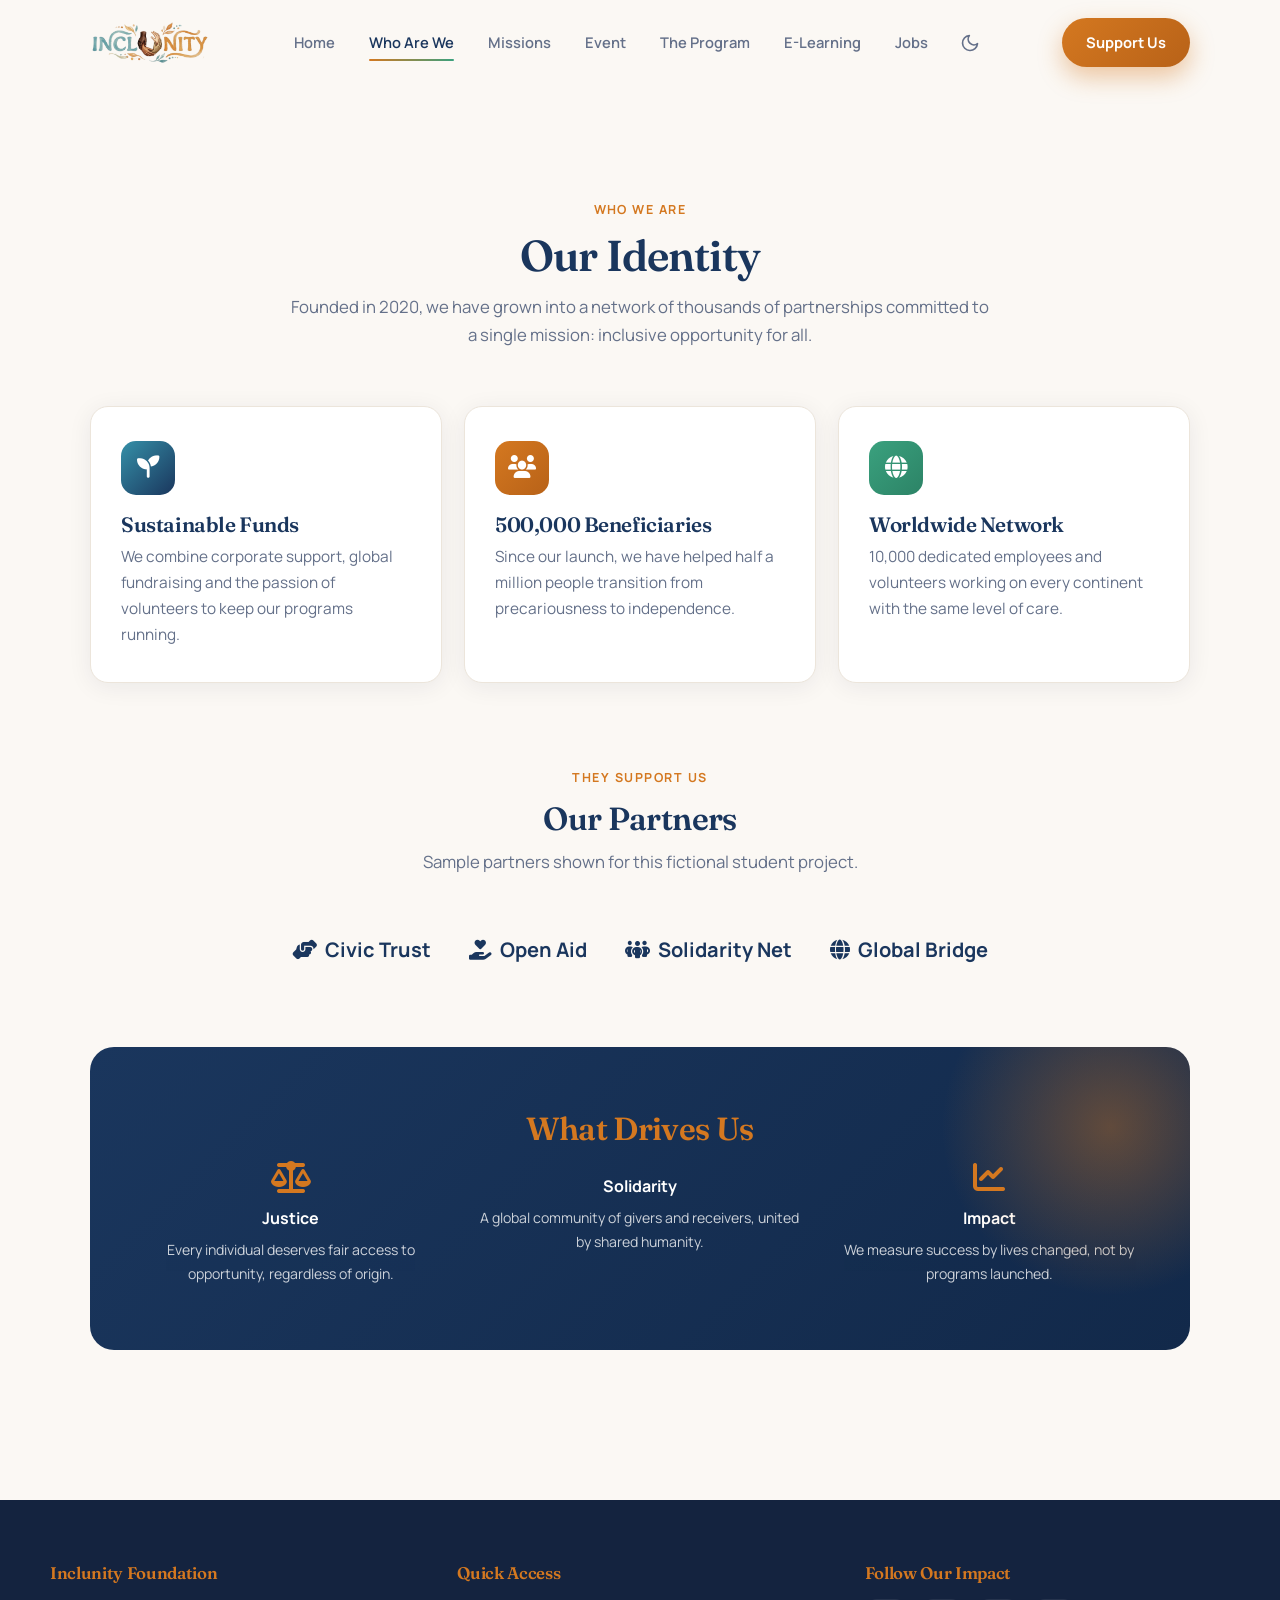
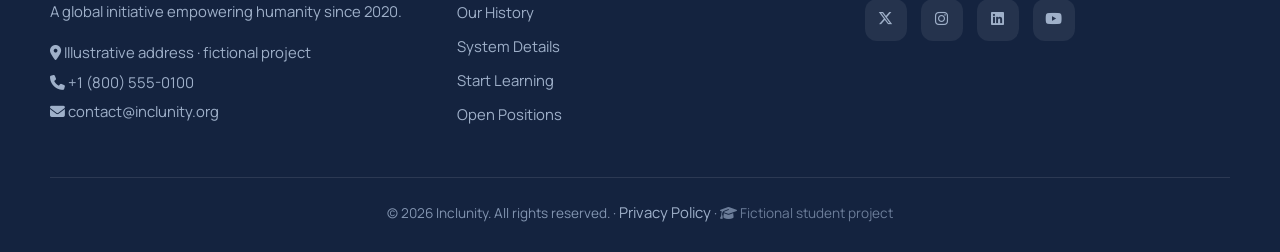
==== commit 023ecc16: "gg" ====
--- a/about.html
+++ b/about.html
@@ -14,7 +14,7 @@
 <body>
 <header class="site-header" id="header">
   <div class="bar">
-    <a href="index.html" class="brand"><span class="mark"><i class="fa-solid fa-hands-holding-circle" aria-hidden="true"></i></span> Inclunity</a>
+    <a href="index.html" class="brand"><img src="assets/inclunity_logo_web.png" alt="Inclunity" class="brand-logo"></a>
     <nav class="nav" id="nav" aria-label="Primary">
       <a href="index.html">Home</a>
       <a href="about.html" class="active" aria-current="page">Who Are We</a>
--- a/assets/css/styles.css
+++ b/assets/css/styles.css
@@ -8,9 +8,9 @@
 :root{
   --ink:#14233f;
   --primary:#1a365d;
-  --secondary:#2b6cb0;
-  --accent:#e07a5f;          /* terracotta */
-  --accent-deep:#d8654b;
+  --secondary:#3590a8;       /* bleu teal — logo "INCL" */
+  --accent:#d47820;          /* orange ambré — logo "NITY" */
+  --accent-deep:#b86218;
   --accent-2:#3aa17e;        /* vert espoir */
   --bg:#fbf8f4;
   --surface:#ffffff;
@@ -29,9 +29,9 @@
 }
 html[data-theme="dark"]{
   --primary:#0e1830;
-  --secondary:#7aa7df;
-  --accent:#f0936f;
-  --accent-deep:#e07a5f;
+  --secondary:#5ab4c8;       /* teal clair mode sombre */
+  --accent:#e8922a;
+  --accent-deep:#d47820;
   --accent-2:#52c79c;
   --bg:#0d1626;
   --surface:#142039;
@@ -68,8 +68,8 @@
 .btn-primary{background:var(--primary);color:#fff}
 html[data-theme="dark"] .btn-primary{background:var(--secondary);color:#0d1626}
 .btn-primary:hover{transform:translateY(-2px);box-shadow:0 12px 28px rgba(26,54,93,.35)}
-.btn-accent{background:linear-gradient(135deg,var(--accent),var(--accent-deep));color:#fff;box-shadow:0 10px 24px rgba(224,122,95,.4)}
-.btn-accent:hover{transform:translateY(-2px);box-shadow:0 16px 34px rgba(224,122,95,.5)}
+.btn-accent{background:linear-gradient(135deg,var(--accent),var(--accent-deep));color:#fff;box-shadow:0 10px 24px rgba(212,120,32,.4)}
+.btn-accent:hover{transform:translateY(-2px);box-shadow:0 16px 34px rgba(212,120,32,.5)}
 .btn-ghost{background:transparent;border:2px solid rgba(255,255,255,.5);color:#fff}
 .btn-ghost:hover{background:rgba(255,255,255,.12)}
 .btn-light{background:#fff;color:var(--primary)}
@@ -82,12 +82,8 @@
 .site-header.scrolled{background:color-mix(in srgb,var(--surface) 80%,transparent);
   backdrop-filter:blur(14px) saturate(1.4);box-shadow:0 1px 0 var(--border),var(--shadow)}
 .site-header.scrolled .bar{padding-top:12px;padding-bottom:12px}
-.brand{font-family:var(--font-display);font-weight:700;font-size:1.35rem;color:var(--primary);
-  display:inline-flex;align-items:center;gap:9px;letter-spacing:-.03em}
-html[data-theme="dark"] .brand{color:var(--text)}
-.brand .mark{display:grid;place-items:center;width:34px;height:34px;border-radius:11px;
-  background:linear-gradient(135deg,var(--accent),var(--accent-2));color:#fff;font-size:.95rem;
-  box-shadow:0 6px 16px rgba(224,122,95,.4)}
+.brand{display:inline-flex;align-items:center}
+.brand-logo{height:46px;width:auto;display:block;object-fit:contain}
 .nav{display:flex;align-items:center;gap:6px}
 .nav a{position:relative;padding:8px 14px;font-weight:600;font-size:.92rem;color:var(--text-soft);
   border-radius:10px;transition:color .25s var(--ease),background .25s var(--ease)}
@@ -134,7 +130,7 @@
   padding:clamp(72px,12vw,140px) clamp(18px,5vw,40px) clamp(90px,14vw,150px);
   background:radial-gradient(120% 120% at 15% 10%,#23507f 0%,var(--primary) 45%,#0f2342 100%)}
 .hero::before{content:"";position:absolute;inset:0;opacity:.5;pointer-events:none;
-  background:radial-gradient(40% 50% at 80% 20%,rgba(224,122,95,.35),transparent 60%),
+  background:radial-gradient(40% 50% at 80% 20%,rgba(212,120,32,.35),transparent 60%),
             radial-gradient(35% 45% at 10% 80%,rgba(58,161,126,.30),transparent 60%)}
 .hero>*{position:relative;z-index:1}
 .eyebrow{display:inline-flex;align-items:center;gap:8px;font-weight:600;font-size:.8rem;text-transform:uppercase;
@@ -201,7 +197,7 @@
 .band{margin-top:80px;background:linear-gradient(135deg,var(--primary),#12294a);border-radius:24px;
   padding:clamp(40px,7vw,64px) clamp(22px,5vw,40px);color:#fff;text-align:center;position:relative;overflow:hidden}
 .band::after{content:"";position:absolute;width:340px;height:340px;border-radius:50%;right:-90px;top:-90px;
-  background:radial-gradient(circle,rgba(224,122,95,.4),transparent 70%);pointer-events:none}
+  background:radial-gradient(circle,rgba(212,120,32,.4),transparent 70%);pointer-events:none}
 .band h3{color:var(--accent);font-size:clamp(1.5rem,3.5vw,2rem);margin-bottom:14px;position:relative}
 .band>p{opacity:.85;max-width:620px;margin:0 auto 28px;position:relative}
 .band-grid{display:grid;grid-template-columns:repeat(auto-fit,minmax(200px,1fr));gap:28px;position:relative;margin-top:8px}
@@ -314,14 +310,14 @@
 .contrib-submit{display:none;align-items:center;gap:10px;margin-top:26px;padding:14px 36px;
   background:linear-gradient(135deg,var(--accent),var(--accent-deep));color:#fff;border:none;border-radius:100px;
   font-family:var(--font-body);font-weight:700;font-size:1rem;cursor:pointer;min-height:52px;
-  box-shadow:0 10px 24px rgba(224,122,95,.4);transition:transform .25s var(--ease)}
+  box-shadow:0 10px 24px rgba(212,120,32,.4);transition:transform .25s var(--ease)}
 .contrib-submit:hover{transform:translateY(-2px)}
 
 /* ---------- NEWSLETTER ---------- */
 .news{background:linear-gradient(135deg,var(--primary),#12294a);color:#fff;text-align:center;border-radius:24px;
   padding:clamp(40px,7vw,68px) clamp(20px,5vw,40px);position:relative;overflow:hidden}
 .news::after{content:"";position:absolute;width:340px;height:340px;border-radius:50%;right:-90px;top:-90px;
-  background:radial-gradient(circle,rgba(224,122,95,.4),transparent 70%);pointer-events:none}
+  background:radial-gradient(circle,rgba(212,120,32,.4),transparent 70%);pointer-events:none}
 .news h3{color:#fff;font-size:clamp(1.5rem,3.5vw,2.1rem);margin-bottom:10px;position:relative}
 .news>p{opacity:.85;margin-bottom:26px;position:relative}
 .news form{display:flex;gap:10px;max-width:480px;margin:0 auto;position:relative;flex-wrap:wrap}
@@ -352,7 +348,7 @@
 .reveal.in{opacity:1;transform:none}
 .totop{position:fixed;right:22px;bottom:22px;width:48px;height:48px;border-radius:14px;border:none;
   background:var(--accent);color:#fff;cursor:pointer;display:grid;place-items:center;
-  box-shadow:0 10px 26px rgba(224,122,95,.5);opacity:0;transform:translateY(16px) scale(.9);
+  box-shadow:0 10px 26px rgba(212,120,32,.5);opacity:0;transform:translateY(16px) scale(.9);
   pointer-events:none;transition:all .35s var(--ease);z-index:900}
 .totop.show{opacity:1;transform:none;pointer-events:auto}
 .totop:hover{transform:translateY(-3px)}
